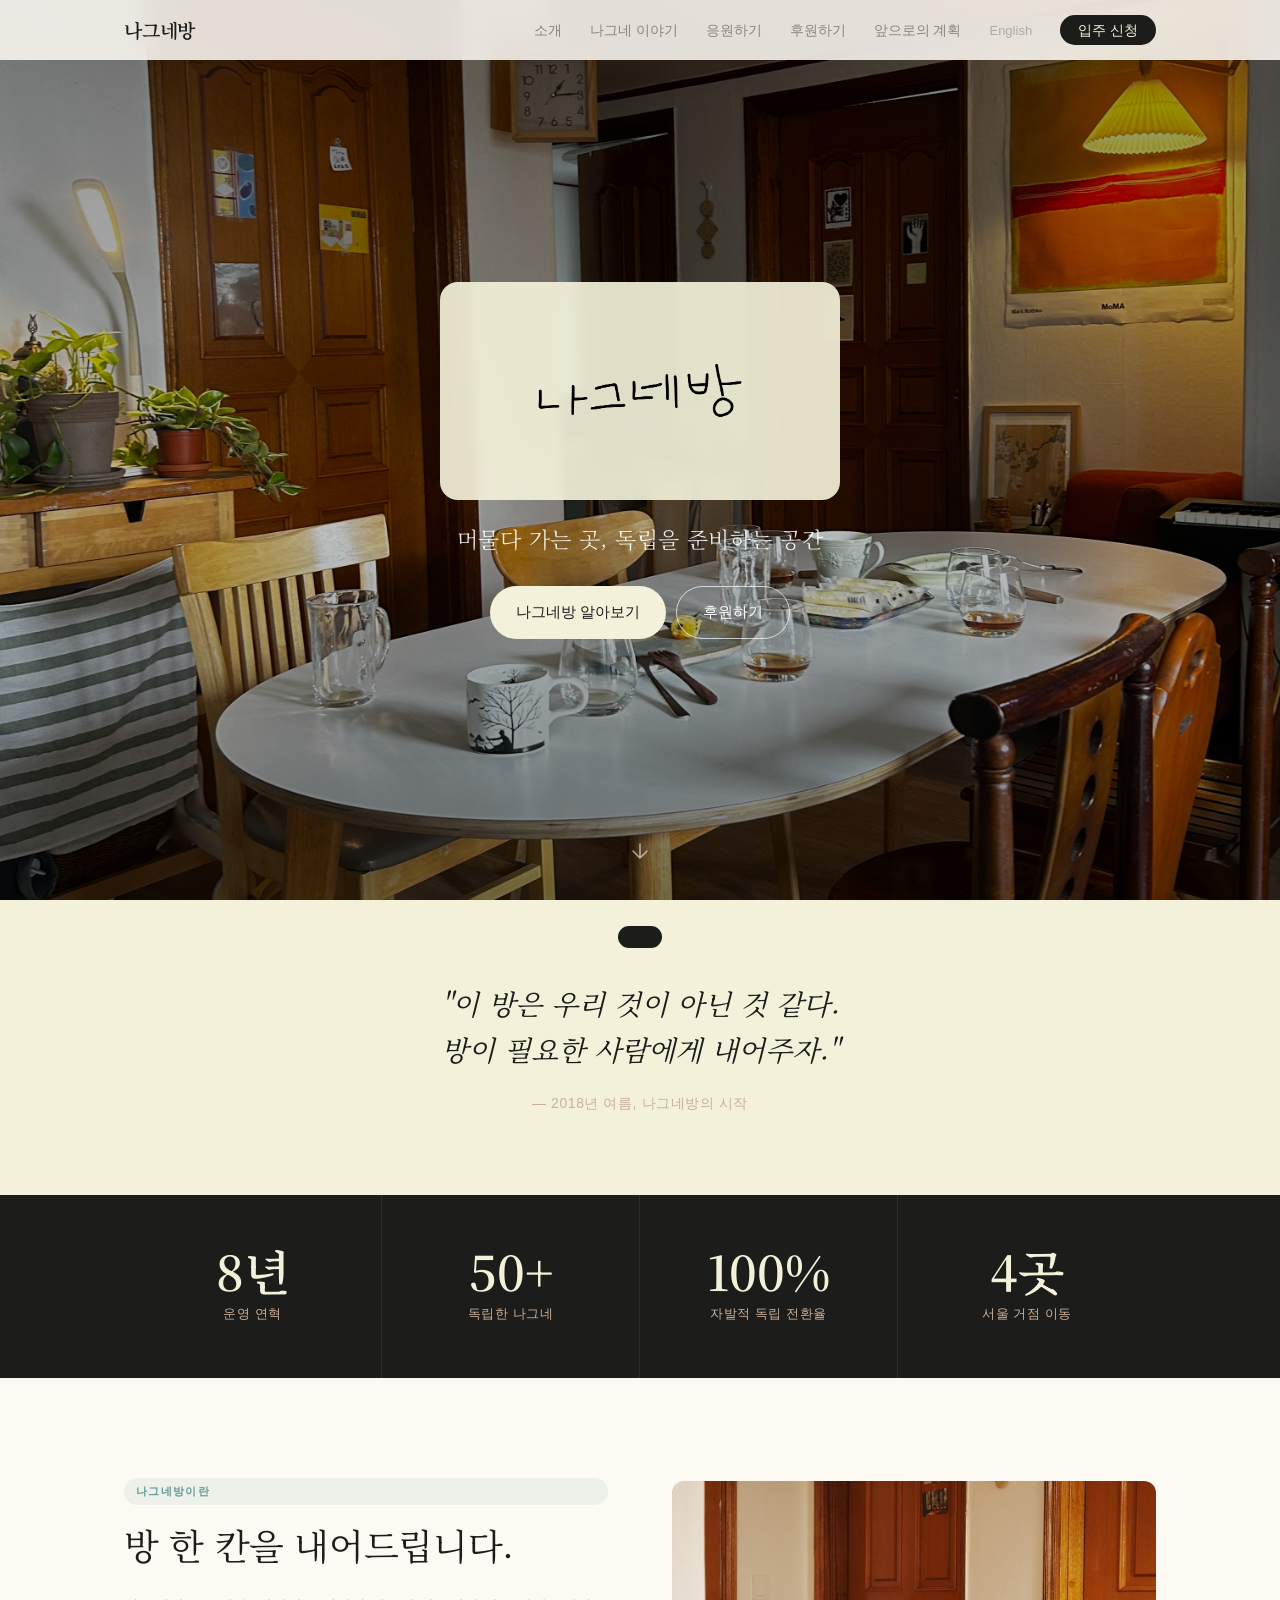
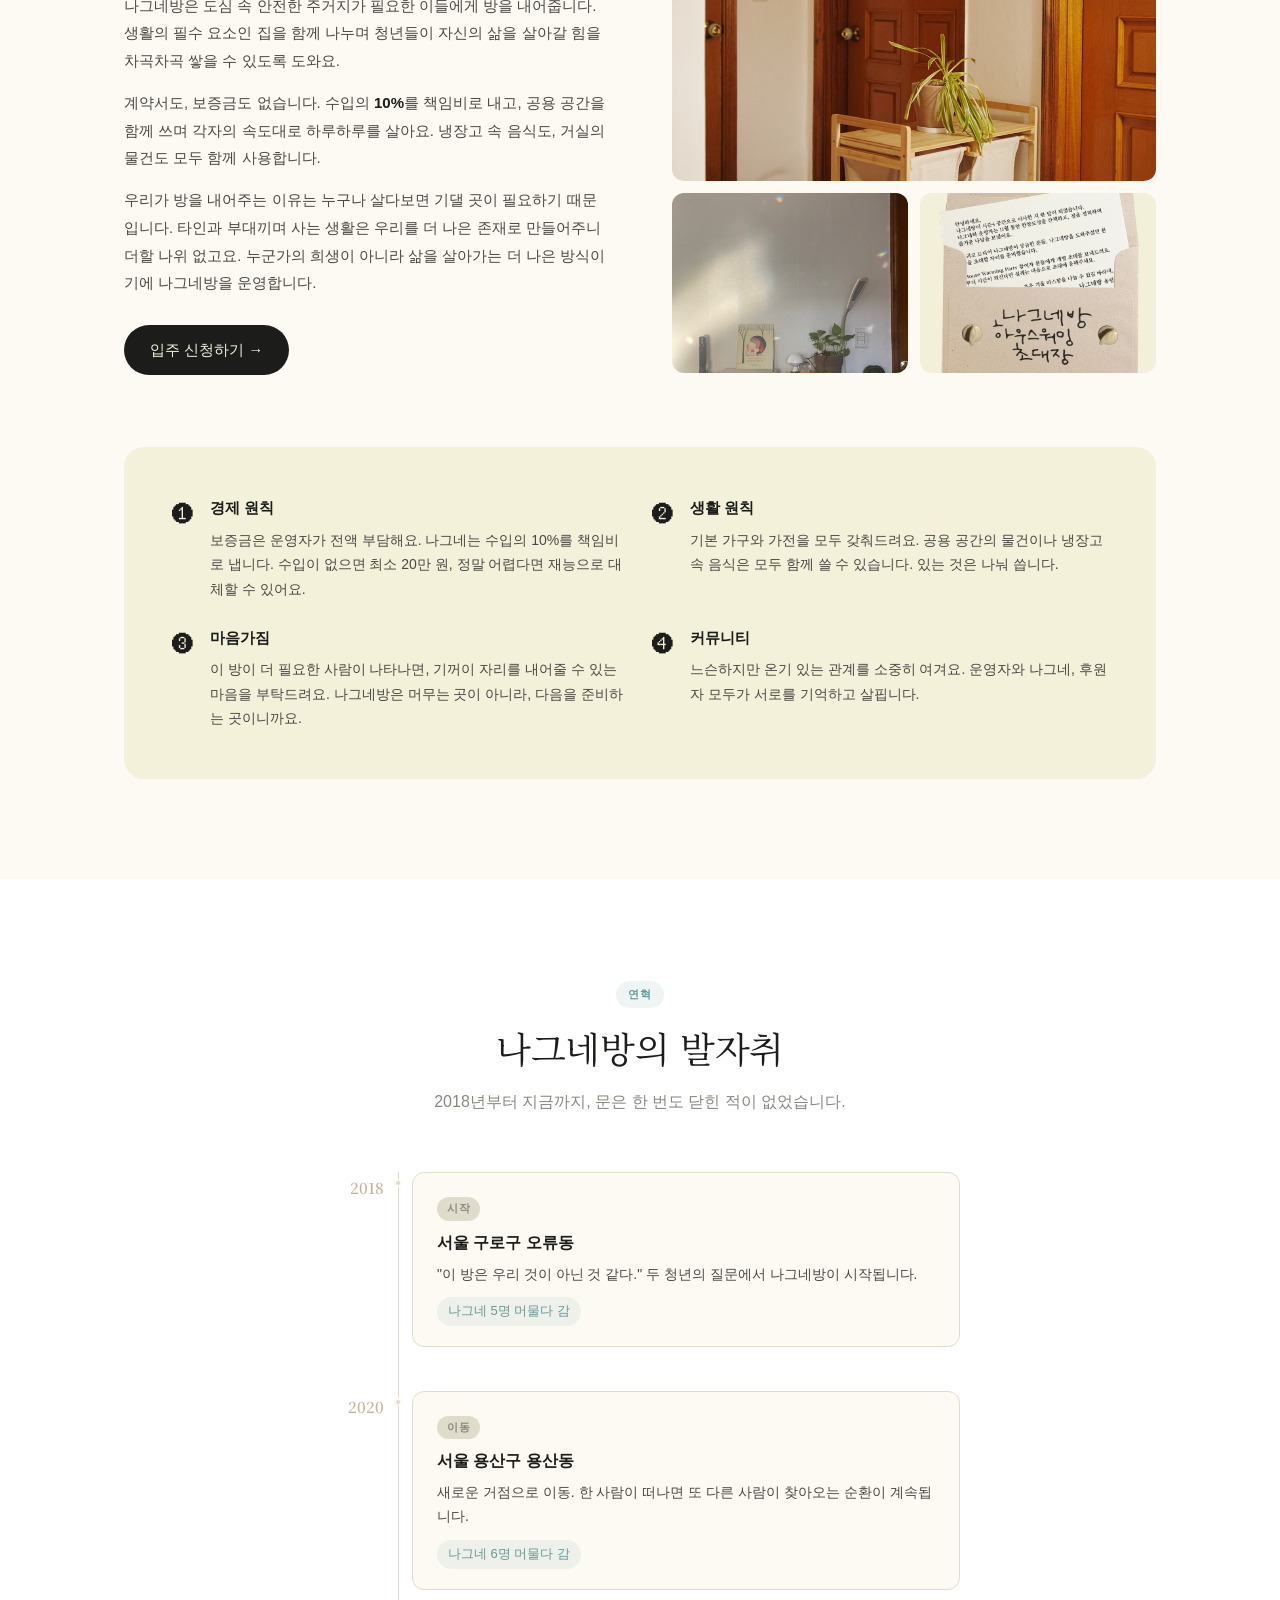
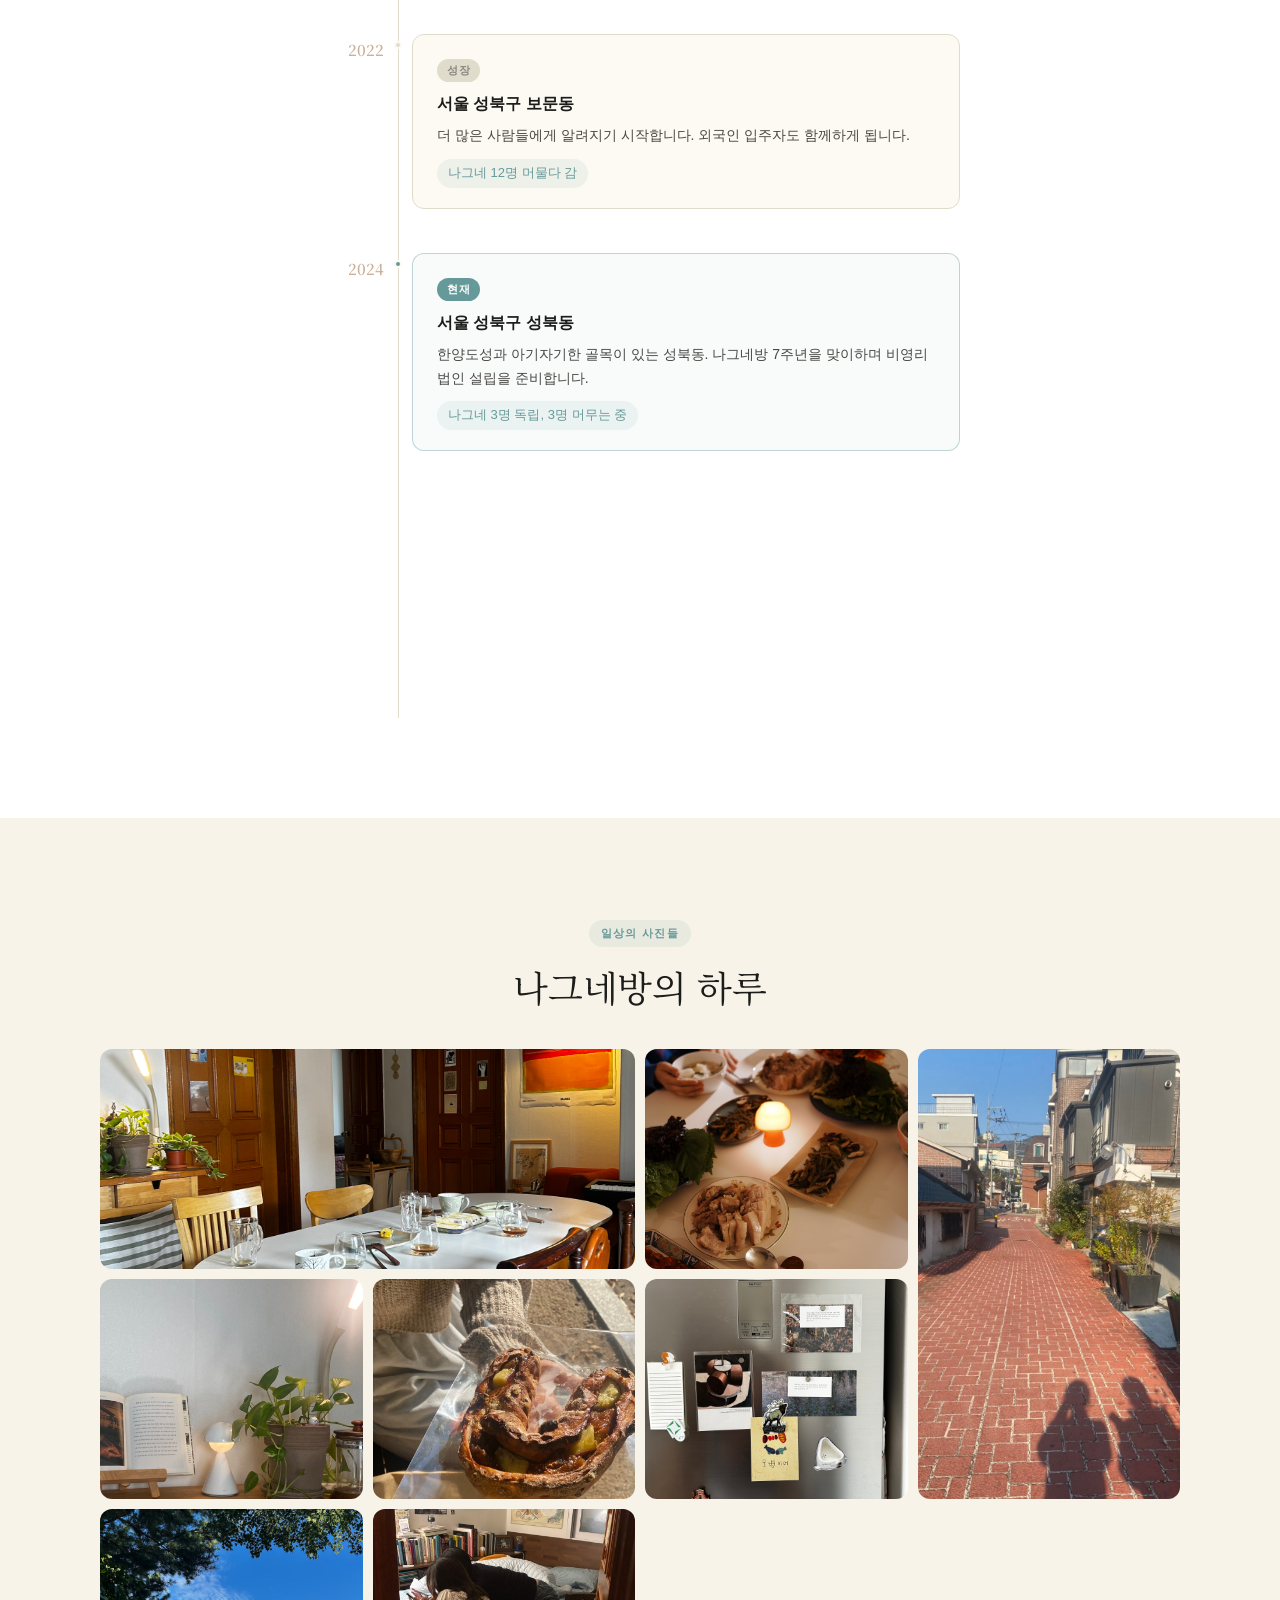
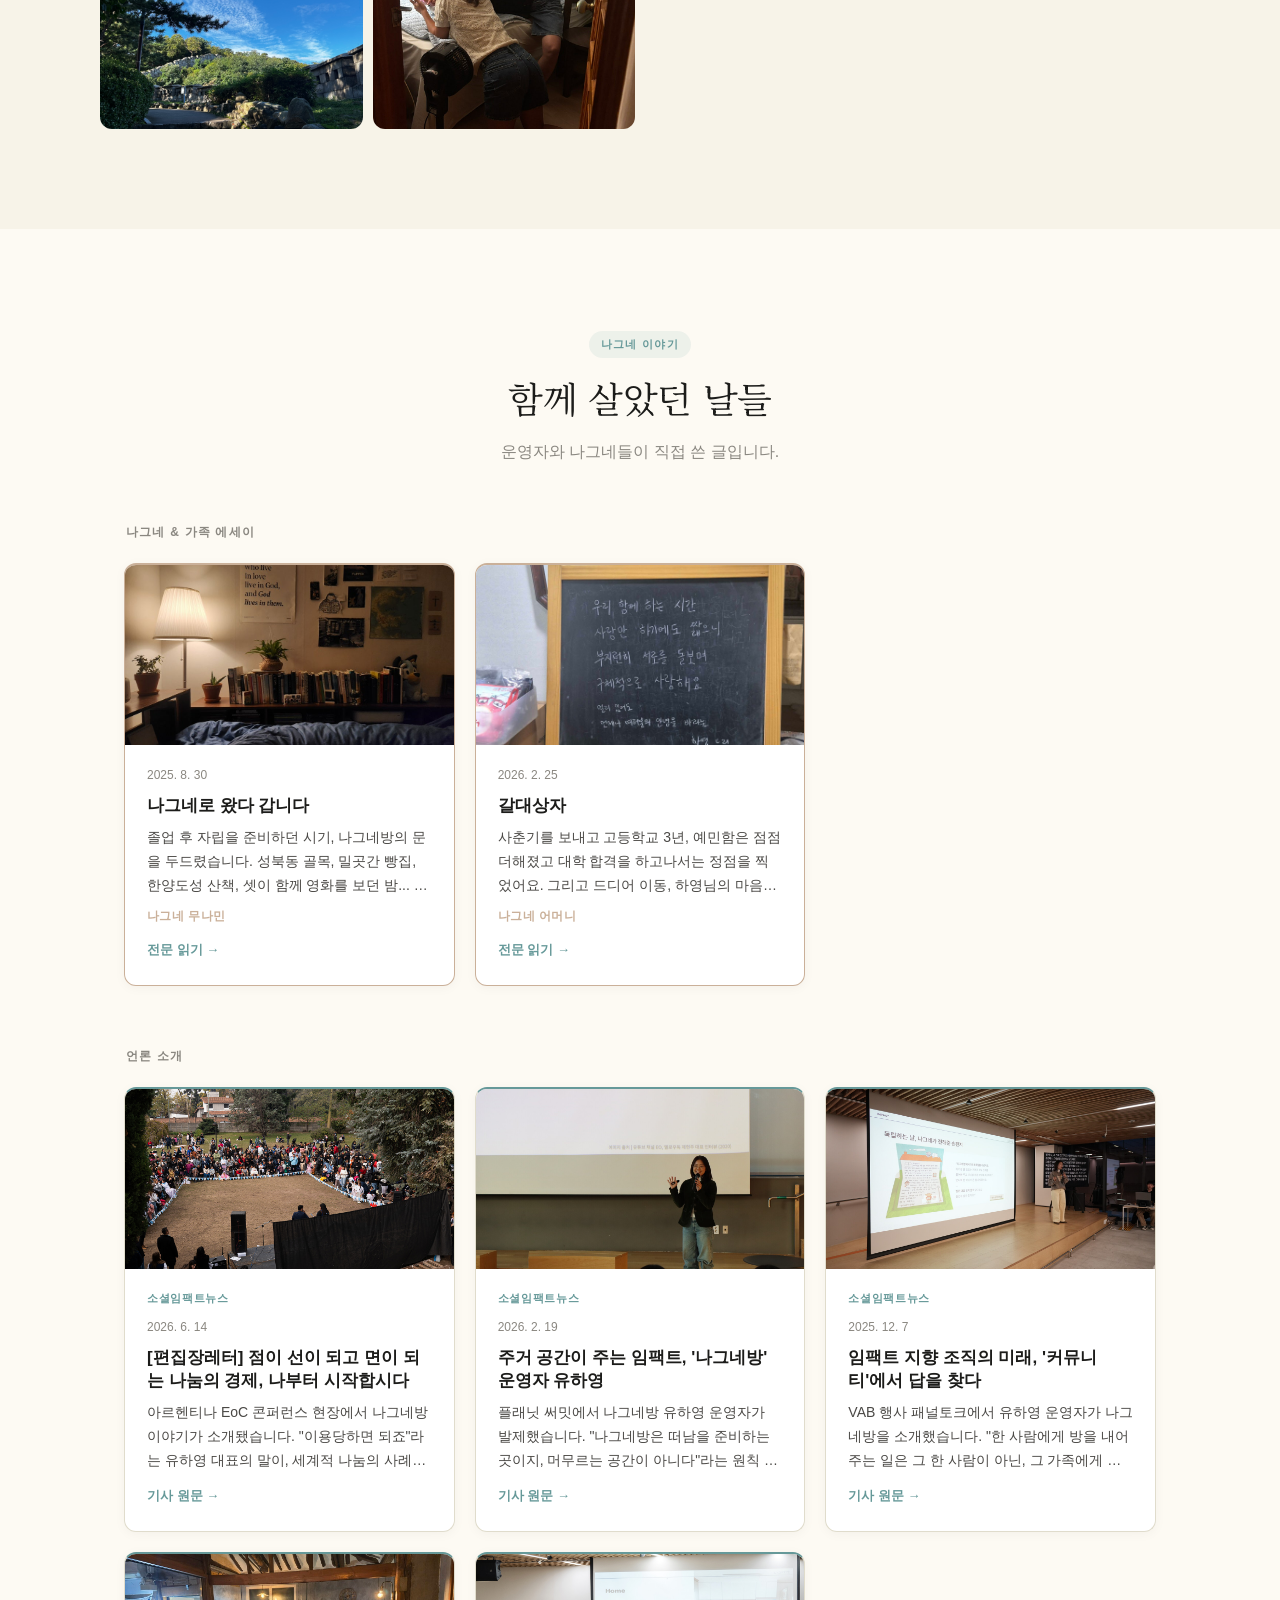
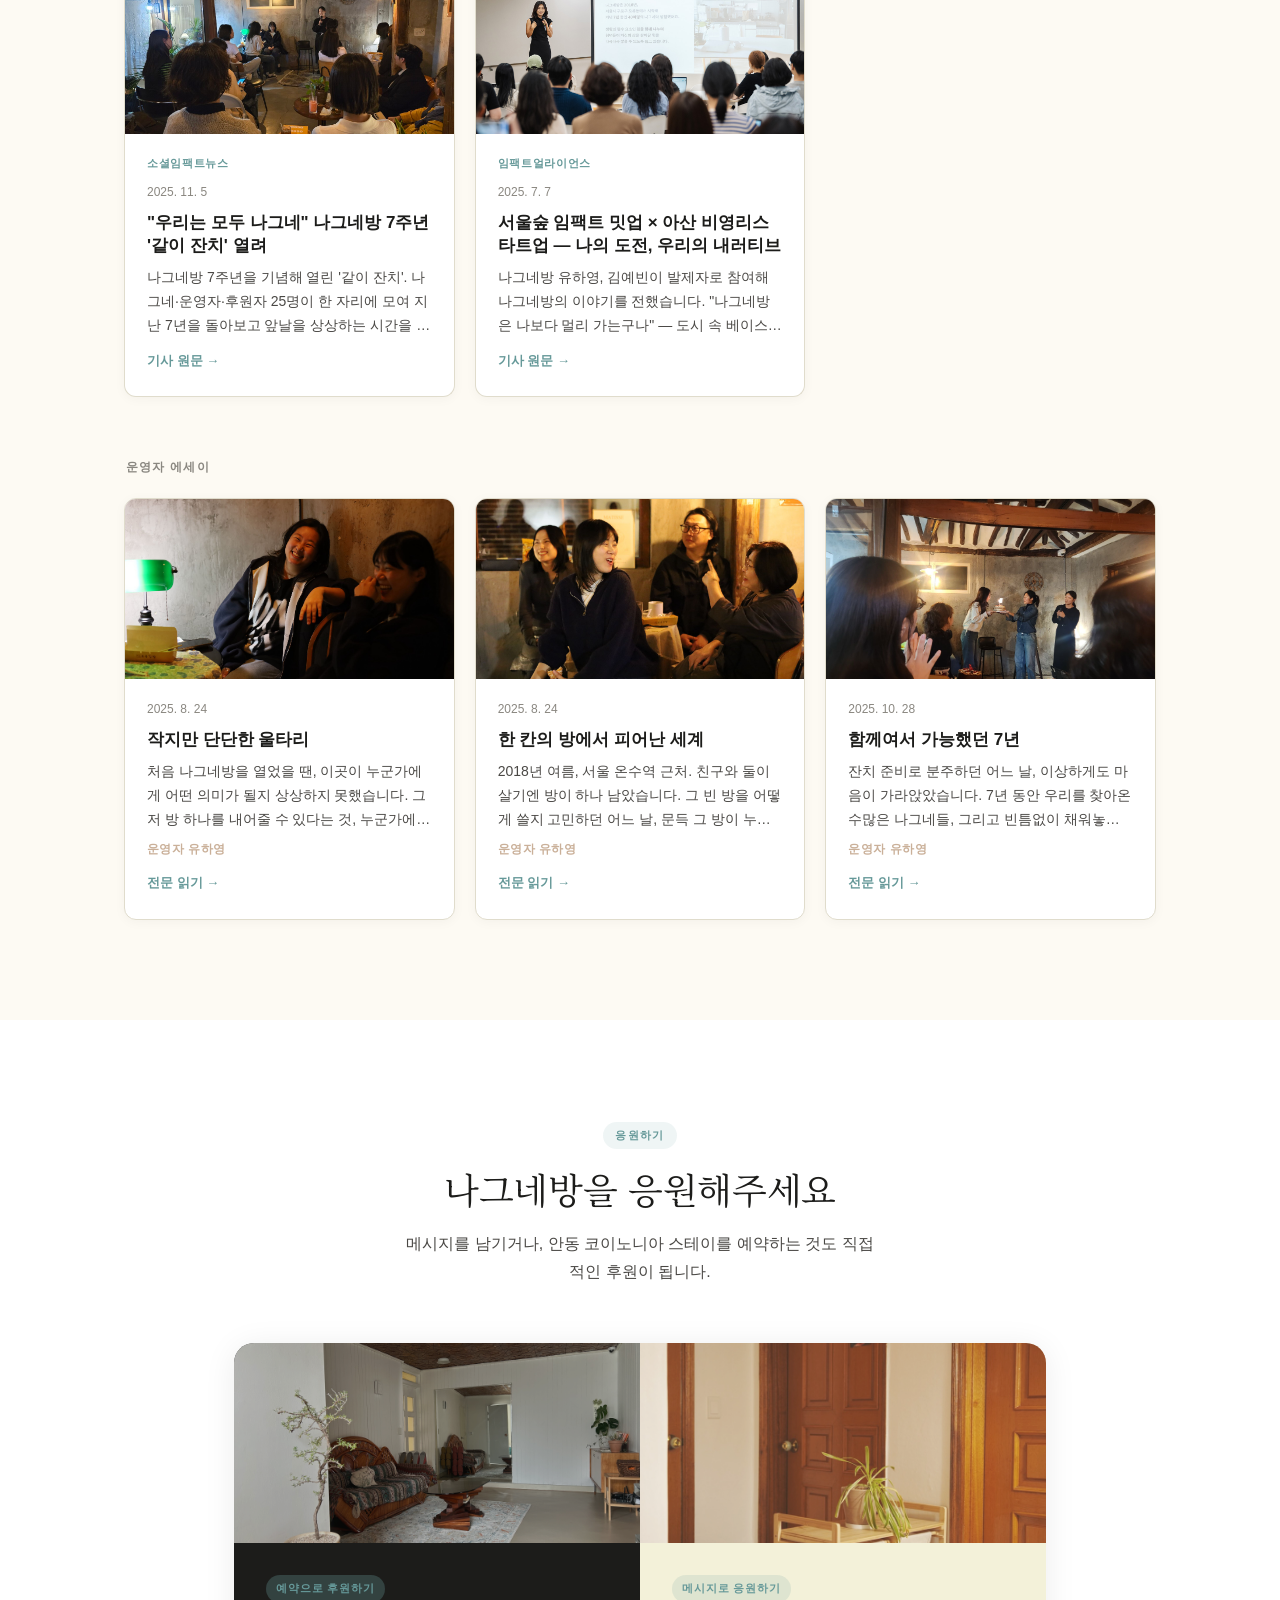
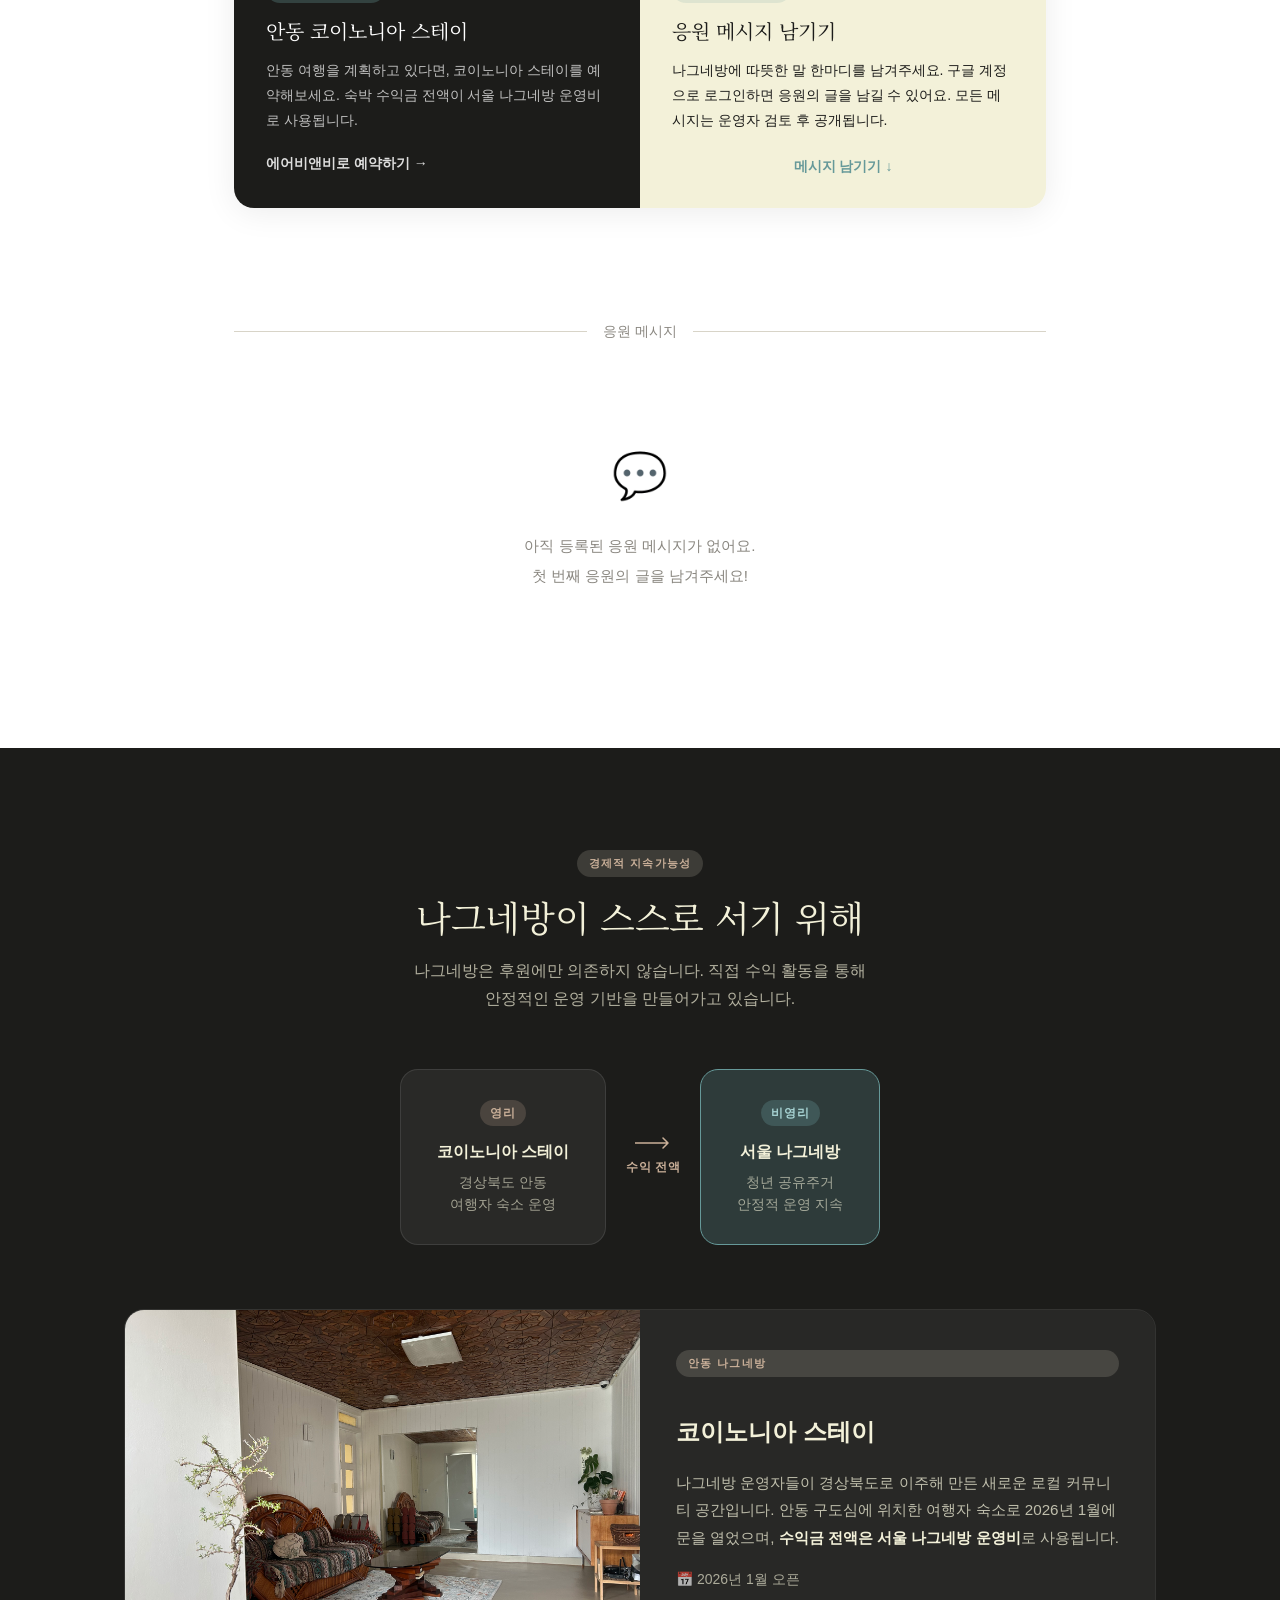
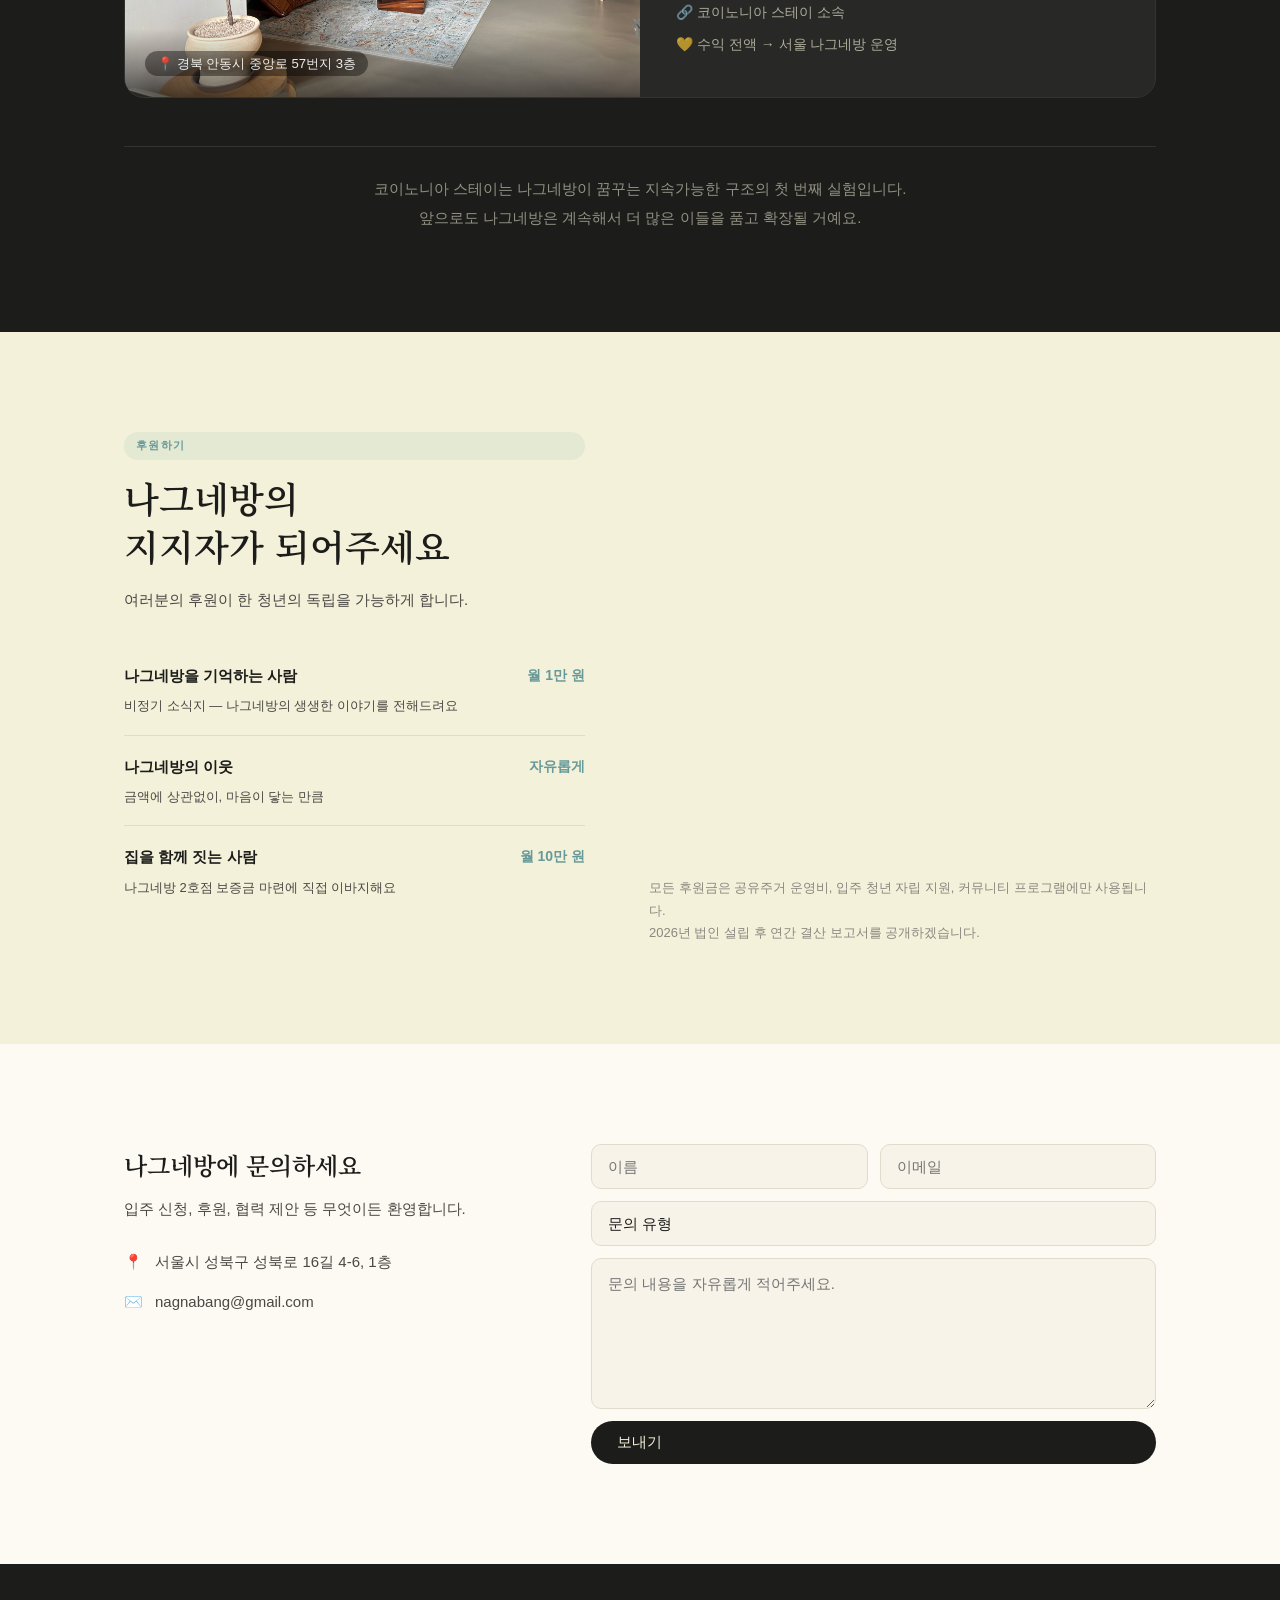
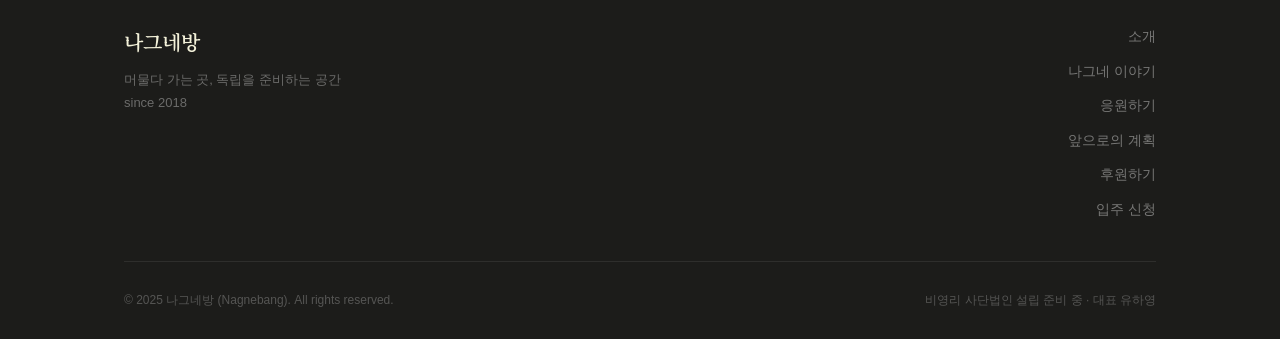
==== index.html @ 42510b81 "운영 연혁 8년, 독립한 나그네 50+으로 업데이트 Co-Authored-By: Claude Sonnet 4.6 <noreply@anthropic.com>" ====
<!DOCTYPE html>
<html lang="ko">
<head>
  <meta charset="UTF-8" />
  <meta name="viewport" content="width=device-width, initial-scale=1.0" />
  <title>나그네방 — 도심 속 안식처</title>
  <meta name="description" content="나그네방은 도심 속 주거 기반이 필요한 청년에게 방을 내어주는 공동체입니다. 2018년부터 40여 명의 나그네가 이곳에서 각자의 독립을 준비했습니다." />
  <link rel="preconnect" href="https://fonts.googleapis.com" />
  <link rel="preconnect" href="https://fonts.gstatic.com" crossorigin />
  <link href="https://fonts.googleapis.com/css2?family=Noto+Serif+KR:wght@300;400;600&display=swap" rel="stylesheet" />
  <link rel="stylesheet" href="https://cdn.jsdelivr.net/gh/orioncactus/pretendard@v1.3.9/dist/web/static/pretendard.min.css" />
  <link rel="stylesheet" href="style.css" />
</head>
<body>

  <!-- NAV -->
  <nav id="nav">
    <div class="nav-inner">
      <a href="#hero" class="nav-logo">나그네방</a>
      <button class="nav-toggle" id="navToggle" aria-label="메뉴">
        <span></span><span></span><span></span>
      </button>
      <ul class="nav-links" id="navLinks">
        <li><a href="#about">소개</a></li>
        <li><a href="#stories">나그네 이야기</a></li>
        <li><a href="#guestbook">응원하기</a></li>
        <li><a href="#donate">후원하기</a></li>
        <li><a href="future.html">앞으로의 계획</a></li>
        <li><a href="en.html" style="opacity:0.6;font-size:13px;">English</a></li>
        <li><a href="apply.html" class="nav-cta">입주 신청</a></li>
      </ul>
    </div>
  </nav>

  <!-- HERO -->
  <section id="hero">
    <div class="hero-bg">
      <img src="images/gathering.jpeg" alt="나그네방 모임" />
      <div class="hero-overlay"></div>
    </div>
    <div class="hero-content">
      <div class="hero-logo-card">
        <img src="images/logo-transparent.png" alt="나그네방" class="hero-logo" />
      </div>
      <p class="hero-tagline">머물다 가는 곳, 독립을 준비하는 공간</p>
      <div class="hero-btns">
        <a href="#about" class="btn btn-ivory">나그네방 알아보기</a>
        <a href="#donate" class="btn btn-outline-white">후원하기</a>
      </div>
    </div>
    <a href="#about" class="hero-scroll" aria-label="아래로">
      <svg width="24" height="24" viewBox="0 0 24 24" fill="none"><path d="M12 5v14M5 12l7 7 7-7" stroke="currentColor" stroke-width="1.5" stroke-linecap="round" stroke-linejoin="round"/></svg>
    </a>
  </section>

  <!-- OPENING QUOTE -->
  <section id="quote">
    <div class="container">
      <blockquote class="opening-quote">
        "이 방은 우리 것이 아닌 것 같다.<br />방이 필요한 사람에게 내어주자."
        <cite>— 2018년 여름, 나그네방의 시작</cite>
      </blockquote>
    </div>
  </section>

  <!-- NUMBERS -->
  <section id="numbers">
    <div class="container">
      <div class="numbers-grid">
        <div class="num-card">
          <span class="num-val">8년</span>
          <span class="num-label">운영 연혁</span>
        </div>
        <div class="num-card">
          <span class="num-val">50+</span>
          <span class="num-label">독립한 나그네</span>
        </div>
        <div class="num-card">
          <span class="num-val">100%</span>
          <span class="num-label">자발적 독립 전환율</span>
        </div>
        <div class="num-card">
          <span class="num-val">4곳</span>
          <span class="num-label">서울 거점 이동</span>
        </div>
      </div>
    </div>
  </section>

  <!-- ABOUT -->
  <section id="about">
    <div class="container">
      <div class="about-layout">

        <div class="about-text">
          <span class="section-tag">나그네방이란</span>
          <h2>방 한 칸을 내어드립니다.</h2>
          <p>나그네방은 도심 속 안전한 주거지가 필요한 이들에게 방을 내어줍니다. 생활의 필수 요소인 집을 함께 나누며 청년들이 자신의 삶을 살아갈 힘을 차곡차곡 쌓을 수 있도록 도와요.</p>
          <p>계약서도, 보증금도 없습니다. 수입의 <strong>10%</strong>를 책임비로 내고, 공용 공간을 함께 쓰며 각자의 속도대로 하루하루를 살아요. 냉장고 속 음식도, 거실의 물건도 모두 함께 사용합니다.</p>
          <p>우리가 방을 내어주는 이유는 누구나 살다보면 기댈 곳이 필요하기 때문입니다. 타인과 부대끼며 사는 생활은 우리를 더 나은 존재로 만들어주니 더할 나위 없고요. 누군가의 희생이 아니라 삶을 살아가는 더 나은 방식이기에 나그네방을 운영합니다.</p>
          <div style="margin-top:28px;">
            <a href="apply.html" class="btn btn-dark" style="display:inline-flex;align-items:center;gap:6px;">입주 신청하기 →</a>
          </div>
        </div>

        <div class="about-images">
          <div class="about-img-main">
            <img src="images/living-space.jpeg" alt="나그네방 거실" />
          </div>
          <div class="about-img-sub">
            <img src="images/bright-room.jpg" alt="햇살 드는 방" />
            <img src="images/invitation.jpeg" alt="나그네방 초대장" />
          </div>
        </div>

      </div>

      <!-- 원칙 -->
      <div class="principles">
        <div class="principle-item">
          <span class="p-icon">❶</span>
          <div>
            <strong>경제 원칙</strong>
            <p>보증금은 운영자가 전액 부담해요. 나그네는 수입의 10%를 책임비로 냅니다. 수입이 없으면 최소 20만 원, 정말 어렵다면 재능으로 대체할 수 있어요.</p>
          </div>
        </div>
        <div class="principle-item">
          <span class="p-icon">❷</span>
          <div>
            <strong>생활 원칙</strong>
            <p>기본 가구와 가전을 모두 갖춰드려요. 공용 공간의 물건이나 냉장고 속 음식은 모두 함께 쓸 수 있습니다. 있는 것은 나눠 씁니다.</p>
          </div>
        </div>
        <div class="principle-item">
          <span class="p-icon">❸</span>
          <div>
            <strong>마음가짐</strong>
            <p>이 방이 더 필요한 사람이 나타나면, 기꺼이 자리를 내어줄 수 있는 마음을 부탁드려요. 나그네방은 머무는 곳이 아니라, 다음을 준비하는 곳이니까요.</p>
          </div>
        </div>
        <div class="principle-item">
          <span class="p-icon">❹</span>
          <div>
            <strong>커뮤니티</strong>
            <p>느슨하지만 온기 있는 관계를 소중히 여겨요. 운영자와 나그네, 후원자 모두가 서로를 기억하고 살핍니다.</p>
          </div>
        </div>
      </div>

    </div>
  </section>

  <!-- HISTORY -->
  <section id="history">
    <div class="container">
      <div class="section-header">
        <span class="section-tag">연혁</span>
        <h2>나그네방의 발자취</h2>
        <p>2018년부터 지금까지, 문은 한 번도 닫힌 적이 없었습니다.</p>
      </div>
      <div class="timeline">
        <div class="tl-item">
          <div class="tl-year">2018</div>
          <div class="tl-dot"></div>
          <div class="tl-body">
            <span class="tl-badge">시작</span>
            <h4>서울 구로구 오류동</h4>
            <p>"이 방은 우리 것이 아닌 것 같다." 두 청년의 질문에서 나그네방이 시작됩니다.</p>
            <span class="tl-count">나그네 5명 머물다 감</span>
          </div>
        </div>
        <div class="tl-item">
          <div class="tl-year">2020</div>
          <div class="tl-dot"></div>
          <div class="tl-body">
            <span class="tl-badge">이동</span>
            <h4>서울 용산구 용산동</h4>
            <p>새로운 거점으로 이동. 한 사람이 떠나면 또 다른 사람이 찾아오는 순환이 계속됩니다.</p>
            <span class="tl-count">나그네 6명 머물다 감</span>
          </div>
        </div>
        <div class="tl-item">
          <div class="tl-year">2022</div>
          <div class="tl-dot"></div>
          <div class="tl-body">
            <span class="tl-badge">성장</span>
            <h4>서울 성북구 보문동</h4>
            <p>더 많은 사람들에게 알려지기 시작합니다. 외국인 입주자도 함께하게 됩니다.</p>
            <span class="tl-count">나그네 12명 머물다 감</span>
          </div>
        </div>
        <div class="tl-item active">
          <div class="tl-year">2024</div>
          <div class="tl-dot"></div>
          <div class="tl-body">
            <span class="tl-badge tl-now">현재</span>
            <h4>서울 성북구 성북동</h4>
            <p>한양도성과 아기자기한 골목이 있는 성북동. 나그네방 7주년을 맞이하며 비영리 법인 설립을 준비합니다.</p>
            <span class="tl-count">나그네 3명 독립, 3명 머무는 중</span>
          </div>
        </div>
        <div class="tl-item">
          <div class="tl-year">2026</div>
          <div class="tl-dot"></div>
          <div class="tl-body">
            <span class="tl-badge">확장</span>
            <h4>경북 안동 — 코이노니아 스테이 오픈</h4>
            <p>서울 나그네방 운영자금 마련을 위해 여행객 대상의 스테이를 오픈했습니다. 안동 구도심에 위치한 코이노니아 스테이의 수익금 전액은 서울 나그네방 운영비로 사용됩니다.</p>
            <span class="tl-count">경북 안동시 중앙로 57번지 3층</span>
          </div>
        </div>
      </div>
    </div>
  </section>

  <!-- GALLERY -->
  <section id="gallery">
    <div class="container">
      <div class="section-header">
        <span class="section-tag">일상의 사진들</span>
        <h2>나그네방의 하루</h2>
      </div>
    </div>
    <div class="gallery-grid" id="galleryGrid">
      <div class="g-item g-wide"><img src="images/gathering.jpeg" alt="나그네방 모임" loading="lazy" /><div class="g-caption">함께하는 시간</div></div>
      <div class="g-item"><img src="images/meal-together2.jpeg" alt="함께 먹는 밥" loading="lazy" /><div class="g-caption">같이 먹는 밥</div></div>

      <div class="g-item g-tall"><img src="images/alley.jpg" alt="성북동 골목" loading="lazy" /><div class="g-caption">성북동 골목</div></div>
      <div class="g-item"><img src="images/corner.jpg" alt="나그네방 공간" loading="lazy" /><div class="g-caption">작은 코너</div></div>
      <div class="g-item"><img src="images/bread.jpg" alt="빵" loading="lazy" /><div class="g-caption">나그네방 빵집</div></div>
      <div class="g-item"><img src="images/fridge.jpeg" alt="공용 냉장고" loading="lazy" /><div class="g-caption">공용 냉장고</div></div>
      <div class="g-item"><img src="images/hanyangdoseong.jpeg" alt="한양도성" loading="lazy" /><div class="g-caption">한양도성 산책</div></div>
      <div class="g-item"><img src="images/farewell.jpeg" alt="작별 인사" loading="lazy" /><div class="g-caption">잘 가, 나그네</div></div>
    </div>
  </section>

  <!-- STORIES -->
  <section id="stories">
    <div class="container">
      <div class="section-header">
        <span class="section-tag">나그네 이야기</span>
        <h2>함께 살았던 날들</h2>
        <p>운영자와 나그네들이 직접 쓴 글입니다.</p>
      </div>

      <!-- 참여자 에세이 -->
      <div class="story-label">나그네 &amp; 가족 에세이</div>
      <div class="essays-grid" id="participantEssays">
        <a class="essay-card participant fade-up visible" href="https://blog.naver.com/moonwithlune/223988940412" target="_blank" rel="noopener noreferrer">
          <div class="essay-thumb"><img src="images/cozy-room.jpg" alt="" loading="lazy" /></div>
          <div class="essay-body">
            <span class="essay-date">2025. 8. 30</span>
            <h3>나그네로 왔다 갑니다</h3>
            <p class="essay-preview">졸업 후 자립을 준비하던 시기, 나그네방의 문을 두드렸습니다. 성북동 골목, 밀곳간 빵집, 한양도성 산책, 셋이 함께 영화를 보던 밤... 잠시 머물렀다 가지만, 참 정이 많이 들었어요.</p>
            <span class="essay-author">나그네 무나민</span>
            <span class="essay-more">전문 읽기 →</span>
          </div>
        </a>
        <article class="essay-card participant fade-up visible" onclick="openStaticEssay('pt1')">
          <div class="essay-thumb"><img src="images/chalkboard.jpg" alt="" loading="lazy" /></div>
          <div class="essay-body">
            <span class="essay-date">2026. 2. 25</span>
            <h3>갈대상자</h3>
            <p class="essay-preview">사춘기를 보내고 고등학교 3년, 예민함은 점점 더해졌고 대학 합격을 하고나서는 정점을 찍었어요. 그리고 드디어 이동, 하영님의 마음이 담긴 글과 함께 나그네방에...</p>
            <span class="essay-author">나그네 어머니</span>
            <span class="essay-more">전문 읽기 →</span>
          </div>
        </article>
      </div>

      <!-- 언론 소개 -->
      <div class="story-label" style="margin-top:60px">언론 소개</div>
      <div class="essays-grid press-grid">
        <a class="essay-card press fade-up visible" href="https://www.socialimpactnews.net/news/articleView.html?idxno=6468" target="_blank" rel="noopener noreferrer">
          <div class="essay-thumb"><img src="images/press-social-impact-4.jpg" alt="" loading="lazy" /></div>
          <div class="essay-body">
            <span class="press-source">소셜임팩트뉴스</span>
            <span class="essay-date">2026. 6. 14</span>
            <h3>[편집장레터] 점이 선이 되고 면이 되는 나눔의 경제, 나부터 시작합시다</h3>
            <p class="essay-preview">아르헨티나 EoC 콘퍼런스 현장에서 나그네방 이야기가 소개됐습니다. "이용당하면 되죠"라는 유하영 대표의 말이, 세계적 나눔의 사례와 나란히 환대의 본질을 담아낸 사례로 기록됐습니다.</p>
            <span class="essay-more">기사 원문 →</span>
          </div>
        </a>
        <a class="essay-card press fade-up visible" href="https://www.socialimpactnews.net/news/articleView.html?idxno=5669" target="_blank" rel="noopener noreferrer">
          <div class="essay-thumb"><img src="images/press-planet-summit.jpg" alt="" loading="lazy" /></div>
          <div class="essay-body">
            <span class="press-source">소셜임팩트뉴스</span>
            <span class="essay-date">2026. 2. 19</span>
            <h3>주거 공간이 주는 임팩트, '나그네방' 운영자 유하영</h3>
            <p class="essay-preview">플래닛 써밋에서 나그네방 유하영 운영자가 발제했습니다. "나그네방은 떠남을 준비하는 곳이지, 머무르는 공간이 아니다"라는 원칙 아래, 방 한 칸이 한 사람의 독립을 가능케 하는 주거 커뮤니티의 이야기를 들려주었습니다.</p>
            <span class="essay-more">기사 원문 →</span>
          </div>
        </a>
        <a class="essay-card press fade-up visible" href="https://www.socialimpactnews.net/news/articleView.html?idxno=5192" target="_blank" rel="noopener noreferrer">
          <div class="essay-thumb"><img src="images/press-bake.jpg" alt="" loading="lazy" /></div>
          <div class="essay-body">
            <span class="press-source">소셜임팩트뉴스</span>
            <span class="essay-date">2025. 12. 7</span>
            <h3>임팩트 지향 조직의 미래, '커뮤니티'에서 답을 찾다</h3>
            <p class="essay-preview">VAB 행사 패널토크에서 유하영 운영자가 나그네방을 소개했습니다. "한 사람에게 방을 내어주는 일은 그 한 사람이 아닌, 그 가족에게 기댈 곳이 되어준다"며 7년간의 주거 공동체 실험을 나눴습니다.</p>
            <span class="essay-more">기사 원문 →</span>
          </div>
        </a>
        <a class="essay-card press fade-up visible" href="https://www.socialimpactnews.net/news/articleView.html?idxno=4890" target="_blank" rel="noopener noreferrer">
          <div class="essay-thumb"><img src="images/press-7th-anniversary.jpg" alt="" loading="lazy" /></div>
          <div class="essay-body">
            <span class="press-source">소셜임팩트뉴스</span>
            <span class="essay-date">2025. 11. 5</span>
            <h3>"우리는 모두 나그네" 나그네방 7주년 '같이 잔치' 열려</h3>
            <p class="essay-preview">나그네방 7주년을 기념해 열린 '같이 잔치'. 나그네·운영자·후원자 25명이 한 자리에 모여 지난 7년을 돌아보고 앞날을 상상하는 시간을 가졌습니다. 안동점 개소와 남성 나그네방 오픈 계획도 공유되었습니다.</p>
            <span class="essay-more">기사 원문 →</span>
          </div>
        </a>
        <a class="essay-card press fade-up visible" href="https://impactalliance.net/358" target="_blank" rel="noopener noreferrer">
          <div class="essay-thumb"><img src="images/press-impact-alliance.jpeg" alt="" loading="lazy" /></div>
          <div class="essay-body">
            <span class="press-source">임팩트얼라이언스</span>
            <span class="essay-date">2025. 7. 7</span>
            <h3>서울숲 임팩트 밋업 × 아산 비영리스타트업 — 나의 도전, 우리의 내러티브</h3>
            <p class="essay-preview">나그네방 유하영, 김예빈이 발제자로 참여해 나그네방의 이야기를 전했습니다. "나그네방은 나보다 멀리 가는구나" — 도시 속 베이스캠프가 되기를 꿈꾸며, 나그네방 100개를 만들겠다는 포부를 밝혔습니다.</p>
            <span class="essay-more">기사 원문 →</span>
          </div>
        </a>
      </div>

      <!-- 운영자 에세이 -->
      <div class="story-label" style="margin-top:60px">운영자 에세이</div>
      <div class="essays-grid" id="operatorEssays">
        <article class="essay-card fade-up visible" onclick="openStaticEssay('op1')">
          <div class="essay-thumb"><img src="images/laughing-together.jpg" alt="" loading="lazy" /></div>
          <div class="essay-body">
            <span class="essay-date">2025. 8. 24</span>
            <h3>작지만 단단한 울타리</h3>
            <p class="essay-preview">처음 나그네방을 열었을 땐, 이곳이 누군가에게 어떤 의미가 될지 상상하지 못했습니다. 그저 방 하나를 내어줄 수 있다는 것, 누군가에게 잠시 기댈 공간이 된다는 것만으로도...</p>
            <span class="essay-author">운영자 유하영</span>
            <span class="essay-more">전문 읽기 →</span>
          </div>
        </article>
        <article class="essay-card fade-up visible" onclick="openStaticEssay('op2')">
          <div class="essay-thumb"><img src="images/cafe-talk.jpg" alt="" loading="lazy" /></div>
          <div class="essay-body">
            <span class="essay-date">2025. 8. 24</span>
            <h3>한 칸의 방에서 피어난 세계</h3>
            <p class="essay-preview">2018년 여름, 서울 온수역 근처. 친구와 둘이 살기엔 방이 하나 남았습니다. 그 빈 방을 어떻게 쓸지 고민하던 어느 날, 문득 그 방이 누군가를 위해...</p>
            <span class="essay-author">운영자 유하영</span>
            <span class="essay-more">전문 읽기 →</span>
          </div>
        </article>
        <article class="essay-card fade-up visible" onclick="openStaticEssay('op3')">
          <div class="essay-thumb"><img src="images/anniversary-cake.jpg" alt="" loading="lazy" /></div>
          <div class="essay-body">
            <span class="essay-date">2025. 10. 28</span>
            <h3>함께여서 가능했던 7년</h3>
            <p class="essay-preview">잔치 준비로 분주하던 어느 날, 이상하게도 마음이 가라앉았습니다. 7년 동안 우리를 찾아온 수많은 나그네들, 그리고 빈틈없이 채워놓았던 수고로운 손길과 마음이...</p>
            <span class="essay-author">운영자 유하영</span>
            <span class="essay-more">전문 읽기 →</span>
          </div>
        </article>
      </div>
    </div>
  </section>

  <!-- GUESTBOOK -->
  <section id="guestbook">
    <div class="container">
      <div class="section-header">
        <span class="section-tag">응원하기</span>
        <h2>나그네방을 응원해주세요</h2>
        <p class="section-sub">메시지를 남기거나, 안동 코이노니아 스테이를 예약하는 것도 직접적인 후원이 됩니다.</p>
      </div>

      <!-- 응원 방법 -->
      <div class="support-ways">
        <a href="https://airbnb.co.kr/h/koinonia3" target="_blank" rel="noopener noreferrer" class="support-card support-stay">
          <div class="support-card-img">
            <img src="images/andong-living.jpeg" alt="안동 코이노니아 스테이" />
          </div>
          <div class="support-card-body">
            <span class="support-badge">예약으로 후원하기</span>
            <h4>안동 코이노니아 스테이</h4>
            <p>안동 여행을 계획하고 있다면, 코이노니아 스테이를 예약해보세요. 숙박 수익금 전액이 서울 나그네방 운영비로 사용됩니다.</p>
            <span class="support-link-btn">에어비앤비로 예약하기 →</span>
          </div>
        </a>
        <div class="support-card support-message">
          <div class="support-card-img">
            <img src="images/living-space.jpeg" alt="나그네방 공간" />
          </div>
          <div class="support-card-body">
            <span class="support-badge">메시지로 응원하기</span>
            <h4>응원 메시지 남기기</h4>
            <p>나그네방에 따뜻한 말 한마디를 남겨주세요. 구글 계정으로 로그인하면 응원의 글을 남길 수 있어요. 모든 메시지는 운영자 검토 후 공개됩니다.</p>
            <button onclick="window.openMessageForm ? window.openMessageForm() : null" class="support-link-btn">메시지 남기기 ↓</button>
          </div>
        </div>
      </div>

      <div id="gb-form-area" class="gb-auth-wrap">
        <!-- 로그인 상태 -->
        <div id="gbUserArea" class="gb-user-area" style="display:none">
          <img id="gbUserPhoto" class="gb-user-photo" src="" alt="" />
          <span id="gbUserName" class="gb-user-name"></span>
          <button class="gb-logout-btn" id="gbLogoutBtn">로그아웃</button>
        </div>
      </div>

      <!-- 내 메시지 검토 중 안내 -->
      <div id="gbPending" class="gb-pending-note" style="display:none">
        💛 내가 남긴 메시지가 운영자 검토 중입니다. 검토 후 곧 공개됩니다.
      </div>

      <!-- 작성 폼 -->
      <form id="gbForm" class="gb-form" style="display:none">
        <textarea id="gbText" class="gb-textarea" placeholder="나그네방에 따뜻한 응원의 말을 남겨주세요. (300자 이내)" maxlength="300" rows="4"></textarea>
        <div class="gb-form-footer">
          <span id="gbCharCount" class="gb-char-count">0 / 300</span>
          <button type="submit" class="btn btn-dark">남기기</button>
        </div>
      </form>

      <!-- 메시지 목록 -->
      <div class="gb-divider" style="margin-top:48px;">응원 메시지</div>
      <div id="gbMessages" class="gb-messages-list">
        <p class="gb-empty"><span class="gb-empty-icon">💬</span>아직 등록된 응원 메시지가 없어요.<br />첫 번째 응원의 글을 남겨주세요!</p>
      </div>
    </div>
  </section>

  <!-- KOINONIA -->
  <section id="koinonia">
    <div class="container">
      <div class="section-header">
        <span class="section-tag">경제적 지속가능성</span>
        <h2>나그네방이 스스로 서기 위해</h2>
        <p>나그네방은 후원에만 의존하지 않습니다. 직접 수익 활동을 통해<br />안정적인 운영 기반을 만들어가고 있습니다.</p>
      </div>

      <!-- 수익 구조 플로우 -->
      <div class="kn-flow">
        <div class="kn-flow-item">
          <div class="kn-flow-badge">영리</div>
          <h4>코이노니아 스테이</h4>
          <p>경상북도 안동<br />여행자 숙소 운영</p>
        </div>
        <div class="kn-flow-arrow">
          <svg width="36" height="16" viewBox="0 0 36 16" fill="none"><path d="M0 8h32M28 3l5 5-5 5" stroke="currentColor" stroke-width="1.5" stroke-linecap="round" stroke-linejoin="round"/></svg>
          <span>수익 전액</span>
        </div>
        <div class="kn-flow-item kn-flow-highlight">
          <div class="kn-flow-badge kn-badge-teal">비영리</div>
          <h4>서울 나그네방</h4>
          <p>청년 공유주거<br />안정적 운영 지속</p>
        </div>
      </div>

      <!-- 안동 나그네방 카드 -->
      <div class="kn-card">
        <div class="kn-card-img">
          <img src="images/andong-living.jpeg" alt="안동 코이노니아 스테이" />
          <div class="kn-card-img-overlay">
            <span class="kn-location-badge">📍 경북 안동시 중앙로 57번지 3층</span>
          </div>
        </div>
        <div class="kn-card-body">
          <span class="section-tag">안동 나그네방</span>
          <h3>코이노니아 스테이</h3>
          <p>나그네방 운영자들이 경상북도로 이주해 만든 새로운 로컬 커뮤니티 공간입니다. 안동 구도심에 위치한 여행자 숙소로 2026년 1월에 문을 열었으며, <strong>수익금 전액은 서울 나그네방 운영비</strong>로 사용됩니다.</p>
          <ul class="kn-details">
            <li>📅 2026년 1월 오픈</li>
            <li>🔗 코이노니아 스테이 소속</li>
            <li>💛 수익 전액 → 서울 나그네방 운영</li>
          </ul>
        </div>
      </div>

      <!-- 미래 비전 -->
      <div class="kn-vision-note">
        <p>코이노니아 스테이는 나그네방이 꿈꾸는 지속가능한 구조의 첫 번째 실험입니다.<br />앞으로도 나그네방은 계속해서 더 많은 이들을 품고 확장될 거예요.</p>
      </div>
    </div>
  </section>

  <!-- DONATE -->
  <section id="donate">
    <div class="container">
      <div class="donate-wrap">
        <div class="donate-left">
          <span class="section-tag">후원하기</span>
          <h2>나그네방의<br />지지자가 되어주세요</h2>
          <p>여러분의 후원이 한 청년의 독립을 가능하게 합니다.</p>
          <div class="tier-rows">
            <div class="tier-row">
              <span class="tr-name">나그네방을 기억하는 사람</span>
              <span class="tr-amt">월 1만 원</span>
              <span class="tr-desc">비정기 소식지 — 나그네방의 생생한 이야기를 전해드려요</span>
            </div>
            <div class="tier-row">
              <span class="tr-name">나그네방의 이웃</span>
              <span class="tr-amt">자유롭게</span>
              <span class="tr-desc">금액에 상관없이, 마음이 닿는 만큼</span>
            </div>
            <div class="tier-row">
              <span class="tr-name">집을 함께 짓는 사람</span>
              <span class="tr-amt">월 10만 원</span>
              <span class="tr-desc">나그네방 2호점 보증금 마련에 직접 이바지해요</span>
            </div>
          </div>
        </div>
        <div class="donate-right">
          <div class="donate-card-box">
            <h3>정기 후원</h3>
            <p>매달 정기적으로 후원하여 나그네방의 안정적인 운영을 돕습니다. 비영리 법인 설립 후 공식 기부금 영수증을 발급해 드립니다.</p>
            <button class="btn btn-dark" onclick="openDonateModal('regular')">정기 후원 신청</button>
          </div>
          <div class="donate-card-box">
            <h3>일시 후원</h3>
            <p>일회성 후원으로 나그네방을 응원합니다. 금액에 상관없이 모든 후원은 청년들의 자립을 위해 사용됩니다.</p>
            <button class="btn btn-outline-dark" onclick="openDonateModal('once')">일시 후원하기</button>
          </div>
          <p class="donate-fine">
            모든 후원금은 공유주거 운영비, 입주 청년 자립 지원, 커뮤니티 프로그램에만 사용됩니다.<br />
            2026년 법인 설립 후 연간 결산 보고서를 공개하겠습니다.
          </p>
        </div>
      </div>
    </div>
  </section>

  <!-- CONTACT -->
  <section id="contact">
    <div class="container">
      <div class="contact-wrap">
        <div class="contact-left">
          <h3>나그네방에 문의하세요</h3>
          <p>입주 신청, 후원, 협력 제안 등 무엇이든 환영합니다.</p>
          <div class="contact-info-list">
            <div class="ci-row"><span>📍</span><span>서울시 성북구 성북로 16길 4-6, 1층</span></div>
            <div class="ci-row"><span>✉️</span><span>nagnabang@gmail.com</span></div>
          </div>
        </div>
        <form class="contact-form" id="contactForm">
          <div class="form-row2">
            <input type="text" name="contactName" placeholder="이름" required />
            <input type="email" name="contactEmail" placeholder="이메일" required />
          </div>
          <select id="contactType">
            <option value="">문의 유형</option>
            <option value="apply">입주 신청</option>
            <option value="donate">후원 문의</option>
            <option value="partner">협력 제안</option>
            <option value="other">기타</option>
          </select>
          <textarea id="contactMessage" placeholder="문의 내용을 자유롭게 적어주세요." rows="5"></textarea>
          <button type="submit" class="btn btn-dark">보내기</button>
        </form>
      </div>
    </div>
  </section>

  <!-- FOOTER -->
  <footer id="footer">
    <div class="container">
      <div class="footer-inner">
        <div class="footer-brand">
          <span class="footer-logo">나그네방</span>
          <p>머물다 가는 곳, 독립을 준비하는 공간<br />since 2018</p>
        </div>
        <nav class="footer-nav">
          <a href="#about">소개</a>
          <a href="#stories">나그네 이야기</a>
          <a href="#guestbook">응원하기</a>
          <a href="future.html">앞으로의 계획</a>
          <a href="#donate">후원하기</a>
          <a href="apply.html">입주 신청</a>
        </nav>
      </div>
      <div class="footer-bottom">
        <p>© 2025 나그네방 (Nagnebang). All rights reserved.</p>
        <p>비영리 사단법인 설립 준비 중 · 대표 유하영</p>
      </div>
    </div>
  </footer>

  <!-- ESSAY MODAL -->
  <div id="essayModal" class="modal-overlay" onclick="closeEssay(event)">
    <div class="modal-box essay-modal">
      <button class="modal-close" onclick="closeEssay()">✕</button>
      <div id="essayContent"></div>
    </div>
  </div>

  <!-- DONATE MODAL -->
  <div id="donateModal" class="modal-overlay" onclick="closeDonateModal(event)">
    <div class="modal-box">
      <button class="modal-close" onclick="closeDonateModal()">✕</button>
      <div id="modalRegular">
        <h3>정기 후원 신청</h3>
        <p class="modal-sub">아래 계좌로 자동이체를 설정하시거나 매달 정기적으로 송금해 주세요.</p>
        <div class="bank-box">
          <div class="bank-row"><span>은행</span><strong>KEB 하나은행</strong></div>
          <div class="bank-row"><span>계좌번호</span><strong>553-910002-61705</strong></div>
          <div class="bank-row"><span>예금주</span><strong>히어아이엠</strong></div>
          <div class="bank-row"><span>이체 메모</span><strong>이름_정기후원</strong></div>
        </div>
        <p class="modal-note">히어아이엠은 나그네방을 운영하는 비영리 임의단체입니다.</p>
        <button class="btn btn-dark w-full" onclick="copyAccount()">계좌번호 복사</button>
        <div class="donor-form" id="donorFormRegular">
          <p class="donor-form-label">후원 후 아래에 정보를 남겨주시면 감사히 기록할게요.</p>
          <input type="text" id="donorNameRegular" placeholder="이름" />
          <input type="email" id="donorEmailRegular" placeholder="이메일" />
          <input type="text" id="donorAmountRegular" placeholder="월 후원 금액 (예: 30,000원)" />
          <button class="btn btn-outline-dark w-full" onclick="submitDonor('regular')">기록 남기기</button>
        </div>
      </div>
      <div id="modalOnce" style="display:none">
        <h3>일시 후원하기</h3>
        <p class="modal-sub">편하신 금액을 아래 계좌로 보내주세요.</p>
        <div class="bank-box">
          <div class="bank-row"><span>은행</span><strong>KEB 하나은행</strong></div>
          <div class="bank-row"><span>계좌번호</span><strong>553-910002-61705</strong></div>
          <div class="bank-row"><span>예금주</span><strong>히어아이엠</strong></div>
          <div class="bank-row"><span>이체 메모</span><strong>이름_일시후원</strong></div>
        </div>
        <p class="modal-note">히어아이엠은 나그네방을 운영하는 비영리 임의단체입니다.</p>
        <button class="btn btn-dark w-full" onclick="copyAccount()">계좌번호 복사</button>
        <div class="donor-form" id="donorFormOnce">
          <p class="donor-form-label">후원 후 아래에 정보를 남겨주시면 감사히 기록할게요.</p>
          <input type="text" id="donorNameOnce" placeholder="이름" />
          <input type="email" id="donorEmailOnce" placeholder="이메일" />
          <input type="text" id="donorAmountOnce" placeholder="후원 금액 (예: 50,000원)" />
          <button class="btn btn-outline-dark w-full" onclick="submitDonor('once')">기록 남기기</button>
        </div>
      </div>
    </div>
  </div>

  <div id="toast" class="toast"></div>

  <!-- LIGHTBOX -->
  <div id="lightbox" class="lightbox-overlay">
    <button class="lb-close" id="lbClose" aria-label="닫기">✕</button>
    <button class="lb-prev" id="lbPrev" aria-label="이전">&#8249;</button>
    <button class="lb-next" id="lbNext" aria-label="다음">&#8250;</button>
    <div class="lb-content">
      <img id="lbImg" src="" alt="" />
      <p id="lbCaption" class="lb-caption"></p>
    </div>
  </div>

  <script src="script.js"></script>
  <!-- Firebase SDK -->
  <script src="https://www.gstatic.com/firebasejs/10.12.0/firebase-app-compat.js"></script>
  <script src="https://www.gstatic.com/firebasejs/10.12.0/firebase-auth-compat.js"></script>
  <script src="https://www.gstatic.com/firebasejs/10.12.0/firebase-firestore-compat.js"></script>
  <script src="firebase-config.js"></script>
  <script src="guestbook.js"></script>
</body>
</html>
---- style.css ----
/* ─── DESIGN TOKENS (from 나그네방 디자인보드) ─── */
:root {
  --cream:      #F3F1D9;   /* 따뜻한 */
  --tan:        #CAB099;   /* 자라나는 */
  --teal:       #669999;   /* 품어주는 */
  --sage:       #93A084;   /* 풋풋한 */

  --ink:        #1C1C1A;
  --ink-mid:    #4A4845;
  --ink-light:  #8A8780;
  --border:     #E0DCCC;
  --bg:         #FDFAF3;
  --bg-warm:    #F7F3E8;

  --font-sans:  'Pretendard', 'Noto Sans KR', sans-serif;
  --font-serif: 'Noto Serif KR', serif;

  --nav-h: 60px;
  --max:   1080px;
  --r:     12px;
}

*, *::before, *::after { box-sizing: border-box; margin: 0; padding: 0; }
html { scroll-behavior: smooth; }
body {
  font-family: var(--font-sans);
  background: var(--bg);
  color: var(--ink);
  line-height: 1.75;
  font-size: 16px;
  -webkit-font-smoothing: antialiased;
}
img { display: block; max-width: 100%; }
a { text-decoration: none; color: inherit; }
ul { list-style: none; }
.container { max-width: var(--max); margin: 0 auto; padding: 0 24px; }

/* ─── SECTION HEADER ─── */
.section-header { text-align: center; margin-bottom: 56px; }
.section-header h2 {
  font-family: var(--font-serif);
  font-size: clamp(24px, 3.5vw, 36px);
  font-weight: 400;
  line-height: 1.45;
  margin-bottom: 14px;
  letter-spacing: -0.01em;
}
.section-header p { font-size: 16px; color: var(--ink-light); max-width: 480px; margin: 0 auto; }

.section-tag {
  display: inline-block;
  font-size: 11px;
  font-weight: 600;
  letter-spacing: 0.12em;
  text-transform: uppercase;
  color: var(--teal);
  background: rgba(102,153,153,0.1);
  padding: 4px 12px;
  border-radius: 100px;
  margin-bottom: 14px;
}

/* ─── BUTTONS ─── */
.btn {
  display: inline-flex; align-items: center; gap: 8px;
  padding: 12px 26px; border-radius: 100px;
  font-family: var(--font-sans); font-size: 15px; font-weight: 500;
  border: none; cursor: pointer; transition: all .2s;
}
.btn-ivory   { background: var(--cream); color: var(--ink); }
.btn-ivory:hover { background: #fff; }
.btn-outline-white { background: transparent; color: #fff; border: 1.5px solid rgba(255,255,255,0.7); }
.btn-outline-white:hover { background: rgba(255,255,255,0.15); }
.btn-dark    { background: var(--ink); color: var(--cream); }
.btn-dark:hover { background: var(--ink-mid); transform: translateY(-2px); }
.btn-outline-dark { background: transparent; color: var(--ink); border: 1.5px solid var(--ink); }
.btn-outline-dark:hover { background: var(--ink); color: var(--cream); }
.w-full { width: 100%; justify-content: center; }

/* ─── NAV ─── */
#nav {
  position: fixed; top: 0; left: 0; right: 0; z-index: 100;
  height: var(--nav-h);
  background: rgba(253,250,243,0.88);
  backdrop-filter: blur(14px);
  border-bottom: 1px solid transparent;
  transition: border-color .3s;
}
#nav.scrolled { border-color: var(--border); }
.nav-inner {
  max-width: var(--max); margin: 0 auto; padding: 0 24px;
  height: 100%; display: flex; align-items: center; justify-content: space-between;
}
.nav-logo {
  font-family: var(--font-serif); font-size: 19px; font-weight: 600;
  color: var(--ink); letter-spacing: -0.01em;
}
.nav-links { display: flex; align-items: center; gap: 28px; }
.nav-links a { font-size: 14px; color: var(--ink-light); transition: color .2s; }
.nav-links a:hover { color: var(--ink); }
.nav-links .nav-cta {
  background: var(--ink); color: var(--cream);
  padding: 7px 18px; border-radius: 100px; font-weight: 500;
}
.nav-links .nav-cta:hover { background: var(--teal); color: #fff; }
.nav-toggle { display: none; flex-direction: column; gap: 5px; background: none; border: none; cursor: pointer; padding: 4px; }
.nav-toggle span { display: block; width: 22px; height: 2px; background: var(--ink); border-radius: 2px; transition: all .3s; }

/* ─── HERO ─── */
#hero {
  position: relative; min-height: 100vh;
  display: flex; align-items: center; justify-content: center;
  overflow: hidden;
}
.hero-bg {
  position: absolute; inset: 0; z-index: 0;
}
.hero-bg img {
  width: 100%; height: 100%; object-fit: cover; object-position: center;
}
.hero-overlay {
  position: absolute; inset: 0;
  background: linear-gradient(to bottom, rgba(0,0,0,.45) 0%, rgba(0,0,0,.25) 60%, rgba(0,0,0,.55) 100%);
}
.hero-content {
  position: relative; z-index: 1;
  display: flex; flex-direction: column; align-items: center; gap: 20px;
  text-align: center; padding: calc(var(--nav-h) + 40px) 24px 80px;
}
.hero-logo-card {
  background: rgba(243, 241, 217, 0.92);
  border-radius: 18px;
  padding: 28px 40px;
  display: inline-block;
  backdrop-filter: blur(4px);
}
.hero-logo {
  width: min(320px, 62vw);
  display: block;
}
.hero-tagline {
  font-family: var(--font-serif);
  font-size: clamp(17px, 3vw, 22px);
  color: rgba(255,255,255,0.92);
  font-weight: 300;
  letter-spacing: 0.02em;
}
.hero-btns { display: flex; gap: 10px; flex-wrap: wrap; justify-content: center; margin-top: 8px; }
.hero-scroll {
  position: absolute; bottom: 28px; left: 50%; transform: translateX(-50%);
  color: rgba(255,255,255,0.6); z-index: 1;
  animation: bob 2.2s ease-in-out infinite;
}
@keyframes bob { 0%,100% { transform: translateX(-50%) translateY(0); } 50% { transform: translateX(-50%) translateY(8px); } }

/* ─── OPENING QUOTE ─── */
#quote { padding: 80px 0; background: var(--cream); }
.opening-quote {
  font-family: var(--font-serif);
  font-size: clamp(20px, 3.5vw, 28px);
  font-weight: 400;
  line-height: 1.65;
  text-align: center;
  color: var(--ink);
  max-width: 660px;
  margin: 0 auto;
  font-style: italic;
}
.opening-quote cite {
  display: block;
  font-style: normal;
  font-size: 14px;
  color: var(--tan);
  margin-top: 20px;
  font-family: var(--font-sans);
  font-weight: 500;
  letter-spacing: 0.04em;
}

/* ─── NUMBERS ─── */
#numbers { background: var(--ink); padding: 0; }
.numbers-grid { display: grid; grid-template-columns: repeat(4, 1fr); }
.num-card {
  padding: 52px 24px; text-align: center;
  border-right: 1px solid rgba(255,255,255,0.08);
  display: flex; flex-direction: column; gap: 8px;
}
.num-card:last-child { border-right: none; }
.num-val {
  font-family: var(--font-serif);
  font-size: clamp(32px, 4vw, 48px);
  font-weight: 600; color: var(--cream); line-height: 1;
}
.num-label { font-size: 13px; color: var(--tan); letter-spacing: 0.04em; }

/* ─── ABOUT ─── */
#about { padding: 100px 0; background: var(--bg); }
.about-layout {
  display: grid; grid-template-columns: 1fr 1fr; gap: 64px;
  align-items: center; margin-bottom: 72px;
}
.about-text .section-tag { display: block; }
.about-text h2 {
  font-family: var(--font-serif);
  font-size: clamp(26px, 3.5vw, 36px);
  font-weight: 400; line-height: 1.45;
  margin: 12px 0 20px;
  letter-spacing: -0.01em;
}
.about-text p { font-size: 15px; color: var(--ink-mid); line-height: 1.85; margin-bottom: 14px; }
.about-text p strong { color: var(--ink); font-weight: 700; }
.about-text p em { color: var(--teal); font-style: italic; }
.about-tags { display: flex; flex-wrap: wrap; gap: 8px; margin-top: 24px; }
.about-tags span {
  font-size: 13px; font-weight: 600; color: var(--teal);
  background: rgba(102,153,153,0.1);
  padding: 5px 13px; border-radius: 100px;
}
.about-images { display: flex; flex-direction: column; gap: 12px; }
.about-img-main { border-radius: var(--r); overflow: hidden; height: 300px; }
.about-img-main img { width: 100%; height: 100%; object-fit: cover; }
.about-img-sub { display: grid; grid-template-columns: 1fr 1fr; gap: 12px; }
.about-img-sub img { width: 100%; height: 180px; object-fit: cover; border-radius: var(--r); }

.principles {
  display: grid; grid-template-columns: repeat(2, 1fr); gap: 24px;
  background: var(--cream); border-radius: 20px; padding: 48px;
}
.principle-item { display: flex; gap: 16px; align-items: flex-start; }
.p-icon { font-size: 22px; flex-shrink: 0; margin-top: 1px; }
.principle-item strong { display: block; font-size: 15px; font-weight: 700; margin-bottom: 6px; }
.principle-item p { font-size: 14px; color: var(--ink-mid); line-height: 1.75; }

/* ─── GALLERY ─── */
#gallery { padding: 100px 0; background: var(--bg-warm); }
.gallery-grid {
  display: grid;
  grid-template-columns: repeat(4, 1fr);
  grid-auto-rows: 220px;
  gap: 10px;
  margin-top: -20px;
  padding: 0 max(24px, calc((100vw - var(--max)) / 2));
}
.g-item { position: relative; border-radius: var(--r); overflow: hidden; cursor: pointer; }
.g-item img { width: 100%; height: 100%; object-fit: cover; transition: transform .5s ease; }
.g-item:hover img { transform: scale(1.04); }
.g-item.g-tall { grid-row: span 2; }
.g-item.g-wide { grid-column: span 2; }
.g-caption {
  position: absolute; bottom: 0; left: 0; right: 0;
  padding: 20px 14px 12px;
  background: linear-gradient(transparent, rgba(0,0,0,.55));
  color: rgba(255,255,255,0.9);
  font-size: 13px; font-weight: 500;
  opacity: 0; transition: opacity .3s;
}
.g-item:hover .g-caption { opacity: 1; }

/* ─── HISTORY ─── */
#history { padding: 100px 0; background: #fff; }
.timeline { max-width: 640px; margin: 0 auto; position: relative; }
.timeline::before {
  content: ''; position: absolute; left: 78px; top: 0; bottom: 0;
  width: 1px; background: var(--border);
}
.tl-item { display: flex; gap: 0; margin-bottom: 44px; position: relative; align-items: flex-start; }
.tl-item:last-child { margin-bottom: 0; }
.tl-year {
  width: 64px; flex-shrink: 0; text-align: right; padding-right: 0;
  font-size: 15px; font-weight: 600; color: var(--tan); padding-top: 3px;
  font-family: var(--font-serif);
}
.tl-dot {
  width: 28px; flex-shrink: 0;
  display: flex; align-items: flex-start; justify-content: center; padding-top: 7px;
}
.tl-dot::after {
  content: ''; width: 8px; height: 8px; border-radius: 50%;
  background: var(--border); border: 2px solid var(--bg); flex-shrink: 0;
}
.tl-item.active .tl-dot::after { background: var(--teal); }
.tl-item.future .tl-dot::after { background: var(--tan); }
.tl-body {
  flex: 1; background: var(--bg); border: 1px solid var(--border);
  border-radius: var(--r); padding: 20px 24px;
}
.tl-item.active .tl-body { border-color: rgba(102,153,153,0.4); background: rgba(102,153,153,0.04); }
.tl-item.future .tl-body { border-style: dashed; border-color: var(--tan); background: rgba(202,176,153,0.05); }
.tl-badge {
  display: inline-block; font-size: 11px; font-weight: 600; padding: 2px 10px;
  border-radius: 100px; background: var(--border); color: var(--ink-light);
  margin-bottom: 8px; letter-spacing: 0.06em;
}
.tl-badge.tl-now { background: var(--teal); color: #fff; }
.tl-badge.tl-soon { background: var(--tan); color: #fff; }
.tl-body h4 { font-size: 16px; font-weight: 700; margin-bottom: 6px; }
.tl-body p { font-size: 14px; color: var(--ink-mid); line-height: 1.7; margin-bottom: 10px; }
.tl-count {
  display: inline-block; font-size: 13px; font-weight: 500; color: var(--teal);
  background: rgba(102,153,153,0.1); padding: 3px 11px; border-radius: 100px;
}

/* ─── STORIES ─── */
#stories { padding: 100px 0; background: var(--bg); }
.story-label {
  font-size: 12px; font-weight: 700; letter-spacing: 0.1em;
  text-transform: uppercase; color: var(--ink-light);
  margin-bottom: 20px; padding-left: 2px;
}
.essays-grid { display: grid; grid-template-columns: repeat(3, 1fr); gap: 20px; }
.essay-card {
  background: #fff; border-radius: var(--r); overflow: hidden;
  border: 1px solid var(--border); cursor: pointer;
  transition: transform .25s, box-shadow .25s;
  display: flex; flex-direction: column;
  box-shadow: 0 2px 12px rgba(0,0,0,0.04);
}
.essay-card:hover { transform: translateY(-4px); box-shadow: 0 12px 40px rgba(0,0,0,0.1); }
.essay-card.participant { background: #fff; border-color: var(--tan); border-top: 2px solid var(--tan); }
.essay-thumb { height: 180px; overflow: hidden; }
.essay-thumb img { width: 100%; height: 100%; object-fit: cover; transition: transform .5s; }
.essay-card:hover .essay-thumb img { transform: scale(1.06); }
.essay-body { padding: 20px 22px 24px; display: flex; flex-direction: column; gap: 8px; flex: 1; }
.essay-date { font-size: 12px; color: var(--ink-light); font-weight: 500; }
.essay-body h3 { font-size: 17px; font-weight: 700; line-height: 1.4; color: var(--ink); }
.essay-preview { font-size: 14px; color: var(--ink-mid); line-height: 1.7; flex: 1; display: -webkit-box; -webkit-line-clamp: 3; -webkit-box-orient: vertical; overflow: hidden; }
.essay-author { font-size: 12px; font-weight: 600; color: var(--tan); letter-spacing: 0.04em; }
.essay-more { font-size: 13px; font-weight: 600; color: var(--teal); margin-top: 4px; }
.essay-card.press { border-top: 2px solid var(--teal); cursor: pointer; text-decoration: none; color: inherit; display: flex; flex-direction: column; }
a.essay-card.press:hover { box-shadow: 0 4px 20px rgba(0,0,0,0.10); transform: translateY(-2px); transition: box-shadow 0.2s, transform 0.2s; }
.press-source { font-size: 11px; font-weight: 700; color: var(--teal); letter-spacing: 0.06em; text-transform: uppercase; }

/* Essay modal */
.essay-modal { max-width: 640px; max-height: 85vh; overflow-y: auto; }
#essayContent .em-date { font-size: 12px; color: var(--ink-light); font-weight: 500; margin-bottom: 8px; }
#essayContent h2 { font-family: var(--font-serif); font-size: 26px; font-weight: 600; margin-bottom: 24px; line-height: 1.35; }
#essayContent .em-body p { font-size: 15px; color: var(--ink-mid); line-height: 1.9; margin-bottom: 16px; white-space: pre-line; }
#essayContent .em-author { font-size: 13px; font-weight: 600; color: var(--tan); margin-top: 24px; padding-top: 20px; border-top: 1px solid var(--border); }

/* ─── FUTURE ─── */
#future { padding: 100px 0; background: var(--bg); }
.future-layout { display: grid; grid-template-columns: 1fr 1.5fr; gap: 56px; align-items: start; margin-bottom: 56px; }
.future-img { border-radius: 20px; overflow: hidden; height: 420px; }
.future-img img { width: 100%; height: 100%; object-fit: cover; }
.roadmap-row {
  display: flex; gap: 24px; padding: 28px 0;
  border-bottom: 1px solid var(--border);
}
.roadmap-row:first-child { padding-top: 0; }
.roadmap-row.future-row { border-bottom: none; padding-bottom: 0; opacity: 0.65; }
.rm-year {
  font-family: var(--font-serif); font-size: 26px; font-weight: 600;
  color: var(--tan); width: 72px; flex-shrink: 0; padding-top: 2px;
}
.rm-detail h4 { font-size: 16px; font-weight: 700; margin-bottom: 10px; }
.rm-detail ul { display: flex; flex-direction: column; gap: 6px; }
.rm-detail li { font-size: 14px; color: var(--ink-mid); padding-left: 16px; position: relative; line-height: 1.6; }
.rm-detail li::before { content: '→'; position: absolute; left: 0; color: var(--sage); font-size: 12px; }

.vision-strip {
  display: flex; gap: 0; background: var(--ink);
  border-radius: 20px; overflow: hidden;
}
.vs-item { flex: 1; padding: 44px 40px; }
.vs-label {
  display: block; font-size: 11px; font-weight: 700;
  letter-spacing: 0.12em; text-transform: uppercase;
  color: var(--tan); margin-bottom: 12px;
}
.vs-item p { font-family: var(--font-serif); font-size: 17px; color: var(--cream); line-height: 1.7; }
.vs-divider { width: 1px; background: rgba(255,255,255,0.1); flex-shrink: 0; }

/* ─── DONATE ─── */
#donate { padding: 100px 0; background: var(--cream); }
.donate-wrap { display: grid; grid-template-columns: 1fr 1.1fr; gap: 64px; align-items: start; }
.donate-left .section-tag { display: block; }
.donate-left h2 {
  font-family: var(--font-serif); font-size: clamp(26px, 3.5vw, 36px);
  font-weight: 600; line-height: 1.35; margin: 12px 0 16px;
}
.donate-left > p { font-size: 15px; color: var(--ink-mid); margin-bottom: 32px; }
.impact-rows { display: flex; flex-direction: column; gap: 0; }
.impact-row {
  display: flex; justify-content: space-between; align-items: center;
  padding: 16px 0; border-bottom: 1px solid var(--border);
}
.impact-row:last-child { border-bottom: none; }
.ir-amt { font-size: 17px; font-weight: 700; color: var(--teal); }
.ir-desc { font-size: 14px; color: var(--ink-mid); }
.tier-rows { display: flex; flex-direction: column; gap: 0; }
.tier-row {
  display: grid; grid-template-columns: 1fr auto;
  padding: 18px 0; border-bottom: 1px solid var(--border);
  gap: 6px 16px;
}
.tier-row:last-child { border-bottom: none; }
.tr-name { font-size: 15px; font-weight: 700; color: var(--ink); }
.tr-amt { font-size: 14px; font-weight: 600; color: var(--teal); text-align: right; white-space: nowrap; }
.tr-desc { font-size: 13px; color: var(--ink-mid); line-height: 1.65; grid-column: 1 / -1; }
.donate-right { display: flex; flex-direction: column; gap: 16px; }
.donate-card-box {
  background: var(--bg); border-radius: var(--r); padding: 28px 28px 24px;
  border: 1px solid var(--border);
}
.donate-card-box h3 { font-size: 18px; font-weight: 700; margin-bottom: 10px; }
.donate-card-box p { font-size: 14px; color: var(--ink-mid); line-height: 1.75; margin-bottom: 18px; }
.donate-fine { font-size: 13px; color: var(--ink-light); line-height: 1.7; }

/* ─── CONTACT ─── */
#contact { padding: 100px 0; background: var(--bg); }
.contact-wrap { display: grid; grid-template-columns: 1fr 1.4fr; gap: 64px; align-items: start; }
.contact-left h3 { font-family: var(--font-serif); font-size: 24px; font-weight: 600; margin-bottom: 10px; }
.contact-left > p { font-size: 15px; color: var(--ink-mid); margin-bottom: 28px; line-height: 1.7; }
.contact-info-list { display: flex; flex-direction: column; gap: 14px; }
.ci-row { display: flex; gap: 12px; font-size: 15px; color: var(--ink-mid); }
.contact-form { display: flex; flex-direction: column; gap: 12px; }
.form-row2 { display: grid; grid-template-columns: 1fr 1fr; gap: 12px; }
.contact-form input,
.contact-form select,
.contact-form textarea {
  width: 100%; padding: 13px 16px;
  background: var(--bg-warm); border: 1px solid var(--border); border-radius: 10px;
  font-family: var(--font-sans); font-size: 15px; color: var(--ink);
  outline: none; transition: border-color .2s; -webkit-appearance: none;
}
.contact-form input:focus,
.contact-form select:focus,
.contact-form textarea:focus { border-color: var(--teal); }
.contact-form textarea { resize: vertical; line-height: 1.65; }

/* ─── FOOTER ─── */
#footer { background: var(--ink); padding: 60px 0 28px; }
.footer-inner {
  display: flex; justify-content: space-between; align-items: flex-start;
  padding-bottom: 40px; margin-bottom: 28px;
  border-bottom: 1px solid rgba(255,255,255,0.08);
}
.footer-logo { display: block; font-family: var(--font-serif); font-size: 20px; font-weight: 600; color: var(--cream); margin-bottom: 10px; }
.footer-brand p { font-size: 13px; color: rgba(255,255,255,0.35); line-height: 1.7; }
.footer-nav { display: flex; flex-direction: column; gap: 10px; align-items: flex-end; }
.footer-nav a { font-size: 14px; color: rgba(255,255,255,0.4); transition: color .2s; }
.footer-nav a:hover { color: var(--cream); }
.footer-bottom { display: flex; justify-content: space-between; flex-wrap: wrap; gap: 6px; }
.footer-bottom p { font-size: 12px; color: rgba(255,255,255,0.25); }

/* ─── MODALS ─── */
.modal-overlay {
  display: none; position: fixed; inset: 0; z-index: 200;
  background: rgba(28,28,26,0.65); backdrop-filter: blur(6px);
  align-items: center; justify-content: center; padding: 24px;
}
.modal-overlay.open { display: flex; }
.modal-box {
  background: var(--bg); border-radius: 20px; padding: 44px;
  max-width: 460px; width: 100%; position: relative;
  animation: mIn .3s ease;
}
@keyframes mIn { from { opacity:0; transform: translateY(18px) scale(.97); } to { opacity:1; transform: none; } }
.modal-close {
  position: absolute; top: 14px; right: 18px;
  background: none; border: none; font-size: 18px; cursor: pointer;
  color: var(--ink-light); line-height: 1; padding: 4px 8px;
}
.modal-close:hover { color: var(--ink); }
.modal-box h3 { font-family: var(--font-serif); font-size: 22px; font-weight: 600; margin-bottom: 8px; }
.modal-sub { font-size: 14px; color: var(--ink-mid); margin-bottom: 20px; line-height: 1.7; }
.bank-box {
  background: var(--bg-warm); border: 1px solid var(--border);
  border-radius: 10px; padding: 16px; margin-bottom: 16px;
}
.bank-row { display: flex; justify-content: space-between; align-items: center; padding: 8px 0; border-bottom: 1px solid var(--border); font-size: 14px; }
.bank-row:last-child { border-bottom: none; }
.bank-row span { color: var(--ink-light); }
.bank-row strong { color: var(--ink); }
.modal-note { font-size: 13px; color: var(--ink-light); line-height: 1.75; margin-bottom: 20px; }
.modal-note strong { color: var(--ink); }
.donor-form { margin-top: 20px; padding-top: 20px; border-top: 1px solid var(--border); display: flex; flex-direction: column; gap: 10px; }
.donor-form-label { font-size: 13px; color: var(--ink-light); margin-bottom: 4px; }
.donor-form input { width: 100%; padding: 10px 14px; border: 1px solid var(--border); border-radius: 8px; font-size: 14px; font-family: inherit; background: var(--bg); }

/* ─── TOAST ─── */
.toast {
  position: fixed; bottom: 32px; left: 50%;
  transform: translateX(-50%) translateY(80px);
  background: var(--ink); color: var(--cream);
  padding: 11px 22px; border-radius: 100px; font-size: 14px;
  z-index: 300; transition: transform .3s ease; pointer-events: none;
}
.toast.show { transform: translateX(-50%) translateY(0); }

/* ─── FADE IN ─── */
.fade-up { opacity: 0; transform: translateY(20px); transition: opacity .6s ease, transform .6s ease; }
.fade-up.visible { opacity: 1; transform: none; }

/* ─── RESPONSIVE ─── */
@media (max-width: 900px) {
  .numbers-grid { grid-template-columns: repeat(2, 1fr); }
  .num-card { border-right: none; border-bottom: 1px solid rgba(255,255,255,0.08); }
  .about-layout { grid-template-columns: 1fr; gap: 40px; }
  .principles { grid-template-columns: 1fr; padding: 32px 24px; }
  .gallery-grid { grid-template-columns: repeat(2, 1fr); grid-auto-rows: 200px; }
  .g-item.g-wide { grid-column: span 1; }
  .future-layout { grid-template-columns: 1fr; }
  .future-img { height: 280px; }
  .vision-strip { flex-direction: column; }
  .vs-divider { width: auto; height: 1px; }
  .donate-wrap { grid-template-columns: 1fr; gap: 40px; }
  .contact-wrap { grid-template-columns: 1fr; gap: 40px; }
  .essays-grid { grid-template-columns: repeat(2, 1fr); }
  .footer-inner { flex-direction: column; gap: 28px; }
  .footer-nav { align-items: flex-start; flex-direction: row; flex-wrap: wrap; gap: 14px; }
  .footer-bottom { flex-direction: column; }
}
@media (max-width: 600px) {
  .gallery-grid { grid-template-columns: repeat(2, 1fr); grid-auto-rows: 160px; padding: 0 16px; }
  .g-item.g-tall { grid-row: span 1; }
  .essays-grid { grid-template-columns: 1fr; }
  .form-row2 { grid-template-columns: 1fr; }
  .modal-box { padding: 28px 20px; }
  .essay-modal { padding: 24px 20px; }
  .about-img-sub { grid-template-columns: 1fr; }
  .nav-toggle { display: flex; }
  .nav-links {
    display: none; position: absolute; top: var(--nav-h); left: 0; right: 0;
    background: var(--bg); flex-direction: column; padding: 8px 24px 20px; gap: 0;
    border-bottom: 1px solid var(--border); box-shadow: 0 8px 24px rgba(0,0,0,0.08);
  }
  .nav-links.open { display: flex; }
  .nav-links li { border-bottom: 1px solid var(--border); }
  .nav-links a { display: block; padding: 13px 0; font-size: 15px; color: var(--ink); }
  .nav-links .nav-cta { background: none; border-radius: 0; padding: 13px 0; }
}


/* ─── GUESTBOOK ─── */
#guestbook {
  padding: 100px 0;
  background: #fff;
  position: relative;
}
#guestbook .section-header { text-align: center; }
#guestbook .section-sub {
  color: var(--ink-mid); font-size: 1rem; line-height: 1.8; margin-top: 12px;
}
#guestbook .container { max-width: 860px; }

/* Auth wrap */
.gb-auth-wrap { margin: 40px 0 28px; display: flex; justify-content: center; }
.gb-login-inline { display: flex; justify-content: center; }

/* Google button */
.gb-google-btn {
  display: inline-flex; align-items: center; gap: 10px;
  padding: 13px 28px; border-radius: 40px;
  border: 1.5px solid #e0ddd5; background: white;
  cursor: pointer; font-size: .95rem; font-family: var(--font-sans);
  font-weight: 600; color: var(--ink);
  transition: box-shadow .2s, border-color .2s;
}
.gb-google-btn:hover { box-shadow: 0 4px 16px rgba(0,0,0,.11); border-color: #c5c2ba; }

/* User area (logged in) */
.gb-user-area {
  display: inline-flex; align-items: center; gap: 12px;
  padding: 8px 16px 8px 8px; background: white; border-radius: 40px;
  box-shadow: 0 2px 12px rgba(0,0,0,.08); border: 1px solid rgba(202,176,153,.3);
}
.gb-user-photo {
  width: 36px; height: 36px; border-radius: 50%; object-fit: cover;
  border: 2px solid var(--tan);
}
.gb-user-name { font-size: .9rem; font-weight: 600; color: var(--ink); }
.gb-logout-btn {
  padding: 5px 14px; border-radius: 20px; border: 1px solid #ddd;
  background: transparent; cursor: pointer; font-size: .8rem;
  font-family: var(--font-sans); color: var(--ink-light); transition: background .15s;
}
.gb-logout-btn:hover { background: #f0ece3; }

/* Pending note */
.gb-pending-note {
  margin: 0 0 28px; padding: 14px 20px; text-align: center;
  background: #fffbf0; border: 1px solid #ead9a8;
  border-radius: 12px; font-size: .875rem; color: #7a6340;
}

/* Write form */
.gb-form {
  background: white; border-radius: 20px; padding: 24px 28px;
  margin: 0 0 48px; box-shadow: 0 2px 16px rgba(0,0,0,.06);
}
.gb-textarea {
  width: 100%; padding: 16px; border: 1.5px solid #ede9e0; border-radius: 12px;
  font-family: var(--font-sans); font-size: .95rem; line-height: 1.7;
  resize: vertical; background: var(--bg-warm); color: var(--ink);
  transition: border-color .2s, background .2s; box-sizing: border-box;
}
.gb-textarea:focus { outline: none; border-color: var(--teal); background: white; }
.gb-textarea::placeholder { color: #c0bdb5; }
.gb-form-footer { display: flex; justify-content: space-between; align-items: center; margin-top: 12px; }
.gb-char-count { font-size: .8rem; color: #c0bdb5; }

/* Divider */
.gb-divider {
  display: flex; align-items: center; gap: 16px;
  margin: 0 0 32px; color: var(--ink-light); font-size: .85rem;
}
.gb-divider::before, .gb-divider::after {
  content: ''; flex: 1; height: 1px; background: #d8d4c8;
}

/* Messages list */
.gb-messages-list { display: flex; flex-direction: column; gap: 16px; }
.gb-empty { text-align: center; padding: 56px 0; color: var(--ink-light); font-size: .95rem; line-height: 2; }
.gb-empty-icon { font-size: 2.8rem; display: block; margin-bottom: 10px; }

/* Message card */
.gb-msg {
  display: flex; gap: 16px; padding: 22px 24px;
  background: white; border-radius: 18px;
  box-shadow: 0 2px 10px rgba(0,0,0,.05);
  border: 1px solid rgba(202,176,153,.18);
  transition: box-shadow .2s, transform .2s;
}
.gb-msg:hover { box-shadow: 0 6px 20px rgba(0,0,0,.1); transform: translateY(-1px); }

.gb-avatar {
  width: 46px; height: 46px; border-radius: 50%; object-fit: cover;
  flex-shrink: 0; border: 2px solid white; box-shadow: 0 0 0 2px var(--tan);
}
.gb-avatar-ph {
  width: 46px; height: 46px; border-radius: 50%; flex-shrink: 0;
  background: linear-gradient(135deg, var(--tan), var(--teal));
  display: flex; align-items: center; justify-content: center;
  font-weight: 700; font-size: 1.1rem; color: white;
  box-shadow: 0 2px 8px rgba(102,153,153,.35);
}
.gb-msg-body { flex: 1; min-width: 0; }
.gb-msg-header { display: flex; align-items: center; gap: 8px; margin-bottom: 8px; flex-wrap: wrap; }
.gb-msg-header strong { font-size: .95rem; color: var(--ink); }
.gb-msg-date { font-size: .78rem; color: #c0bdb5; margin-left: auto; }
.gb-msg-body p { font-size: .93rem; color: var(--ink-mid); line-height: 1.8; margin: 0; }

@media (max-width: 600px) {
  #guestbook { padding: 72px 0; }
  .gb-form { padding: 20px; }
  .gb-msg { padding: 16px 18px; gap: 12px; }
  .gb-avatar, .gb-avatar-ph { width: 38px; height: 38px; font-size: .95rem; }
  .gb-msg-date { margin-left: 0; }
}

/* ─── LIGHTBOX ─── */
.lightbox-overlay {
  position: fixed; inset: 0; z-index: 2000;
  background: rgba(10,8,6,.93);
  display: flex; align-items: center; justify-content: center;
  opacity: 0; visibility: hidden;
  transition: opacity .25s, visibility .25s;
}
.lightbox-overlay.open { opacity: 1; visibility: visible; }
.lb-content {
  display: flex; flex-direction: column; align-items: center; gap: 16px;
  max-width: 90vw; max-height: 90vh;
}
.lb-content img {
  max-width: 88vw; max-height: 80vh;
  object-fit: contain; border-radius: 6px;
  box-shadow: 0 20px 60px rgba(0,0,0,.6);
}
.lb-caption {
  color: rgba(255,255,255,.65); font-size: .9rem;
  letter-spacing: .02em; margin: 0;
}
.lb-close {
  position: fixed; top: 18px; right: 22px;
  width: 44px; height: 44px; border-radius: 50%;
  border: none; background: rgba(255,255,255,.12); color: white;
  font-size: 1.2rem; cursor: pointer; display: flex;
  align-items: center; justify-content: center;
  transition: background .15s; z-index: 2001;
}
.lb-close:hover { background: rgba(255,255,255,.22); }
.lb-prev, .lb-next {
  position: fixed; top: 50%; transform: translateY(-50%);
  width: 52px; height: 52px; border-radius: 50%;
  border: none; background: rgba(255,255,255,.1); color: white;
  font-size: 2rem; cursor: pointer; display: flex;
  align-items: center; justify-content: center;
  transition: background .15s; z-index: 2001; line-height: 1;
}
.lb-prev { left: 16px; }
.lb-next { right: 16px; }
.lb-prev:hover, .lb-next:hover { background: rgba(255,255,255,.2); }
@media (max-width: 600px) {
  .lb-prev { left: 6px; } .lb-next { right: 6px; }
  .lb-prev, .lb-next { width: 40px; height: 40px; font-size: 1.6rem; }
}

/* ─── KOINONIA ─── */
#koinonia {
  padding: 100px 0;
  background: var(--ink);
  color: var(--cream);
}
#koinonia .section-tag {
  background: rgba(243,241,217,.15);
  color: var(--tan);
}
#koinonia .section-header h2 { color: var(--cream); }
#koinonia .section-header p { color: rgba(243,241,217,.7); max-width: 520px; }

/* 플로우 */
.kn-flow {
  display: flex; align-items: center; justify-content: center;
  gap: 0; margin: 0 0 64px; flex-wrap: wrap;
}
.kn-flow-item {
  text-align: center; padding: 28px 36px;
  background: rgba(255,255,255,.06);
  border: 1px solid rgba(255,255,255,.1);
  border-radius: 18px; min-width: 180px;
}
.kn-flow-item.kn-flow-highlight {
  background: rgba(102,153,153,.25);
  border-color: var(--teal);
}
.kn-flow-badge {
  display: inline-block; font-size: .72rem; font-weight: 700;
  letter-spacing: .08em; padding: 3px 10px; border-radius: 20px;
  background: rgba(202,176,153,.2); color: var(--tan);
  margin-bottom: 12px;
}
.kn-badge-teal { background: rgba(102,153,153,.3); color: #a8d4d4; }
.kn-flow-item h4 { font-size: 1rem; font-weight: 700; color: var(--cream); margin-bottom: 6px; }
.kn-flow-item p { font-size: .85rem; color: rgba(243,241,217,.6); line-height: 1.6; margin: 0; }
.kn-flow-arrow {
  display: flex; flex-direction: column; align-items: center; gap: 6px;
  padding: 0 20px; color: var(--tan); font-size: .78rem; font-weight: 600;
  letter-spacing: .04em;
}

/* 안동 카드 */
.kn-card {
  display: grid; grid-template-columns: 1fr 1fr; gap: 0;
  border-radius: 20px; overflow: hidden;
  border: 1px solid rgba(255,255,255,.1);
  margin-bottom: 48px;
}
.kn-card-img { position: relative; min-height: 320px; }
.kn-card-img img { width: 100%; height: 100%; object-fit: cover; }
.kn-card-img-overlay {
  position: absolute; bottom: 0; left: 0; right: 0;
  padding: 20px; background: linear-gradient(transparent, rgba(0,0,0,.6));
}
.kn-location-badge {
  font-size: .82rem; color: rgba(255,255,255,.9);
  background: rgba(0,0,0,.4); padding: 5px 12px; border-radius: 20px;
}
.kn-card-body {
  padding: 40px 36px; background: rgba(255,255,255,.05);
  display: flex; flex-direction: column; justify-content: center; gap: 16px;
}
.kn-card-body h3 {
  font-size: 1.5rem; font-weight: 700; color: var(--cream);
  margin: 4px 0 0;
}
.kn-card-body p { font-size: .95rem; color: rgba(243,241,217,.75); line-height: 1.8; margin: 0; }
.kn-card-body p strong { color: var(--cream); }
.kn-details {
  list-style: none; display: flex; flex-direction: column; gap: 8px;
}
.kn-details li { font-size: .875rem; color: rgba(243,241,217,.65); }
.kn-book-btn {
  align-self: flex-start; background: var(--teal);
  color: white; margin-top: 8px;
  display: inline-flex; align-items: center; gap: 8px;
}
.kn-book-btn:hover { background: #538585; transform: translateY(-2px); }

/* 비전 노트 */
.kn-vision-note {
  text-align: center; padding: 28px 0 0;
  border-top: 1px solid rgba(255,255,255,.1);
}
.kn-vision-note p {
  font-size: .95rem; color: rgba(243,241,217,.55); line-height: 1.9; margin: 0;
}

@media (max-width: 900px) {
  .kn-card { grid-template-columns: 1fr; }
  .kn-card-img { min-height: 240px; }
  .kn-card-body { padding: 28px 24px; }
  .kn-flow { gap: 16px; }
  .kn-flow-arrow svg { transform: rotate(90deg); }
}
@media (max-width: 600px) {
  .kn-flow-item { min-width: 140px; padding: 20px 24px; }
  .kn-book-btn { align-self: stretch; justify-content: center; }
}

/* ─── SUPPORT WAYS ─── */
.support-ways {
  display: grid;
  grid-template-columns: 1fr 1fr;
  gap: 0;
  margin-bottom: 64px;
  border-radius: 20px;
  overflow: hidden;
  box-shadow: 0 4px 32px rgba(0,0,0,0.08);
}
.support-card {
  display: flex;
  flex-direction: column;
  text-decoration: none;
  color: inherit;
}
.support-stay { background: var(--ink); color: #fff; }
.support-card-img { height: 200px; overflow: hidden; flex-shrink: 0; }
.support-card-img img { width: 100%; height: 100%; object-fit: cover; }
.support-stay .support-card-img img { opacity: 0.75; }
.support-message .support-card-img img { opacity: 0.85; }
.support-card-body { padding: 32px; display: flex; flex-direction: column; gap: 10px; flex: 1; }
.support-badge {
  font-size: 11px;
  font-weight: 600;
  letter-spacing: 0.08em;
  text-transform: uppercase;
  color: var(--teal);
  background: rgba(102,153,153,0.15);
  padding: 4px 10px;
  border-radius: 50px;
  display: inline-block;
  align-self: flex-start;
}
.support-stay .support-badge { background: rgba(102,153,153,0.3); }
.support-card h4 {
  font-family: var(--font-serif);
  font-size: 20px;
  font-weight: 400;
  margin: 0;
}
.support-stay h4 { color: #fff; }
.support-card p { font-size: 14px; line-height: 1.8; margin: 0; flex: 1; }
.support-stay p { color: rgba(255,255,255,0.72); }
.support-message p { color: var(--stone); }
.support-message { background: var(--cream); }
.support-link-btn {
  font-size: 14px;
  font-weight: 600;
  color: var(--teal);
  text-decoration: none;
  margin-top: 8px;
  display: inline-block;
  background: none;
  border: none;
  padding: 0;
  cursor: pointer;
  font-family: inherit;
}
.support-stay .support-link-btn { color: rgba(255,255,255,0.85); }
.support-stay:hover .support-link-btn { color: #fff; }
@media (max-width: 640px) {
  .support-ways { grid-template-columns: 1fr; border-radius: 16px; }
}
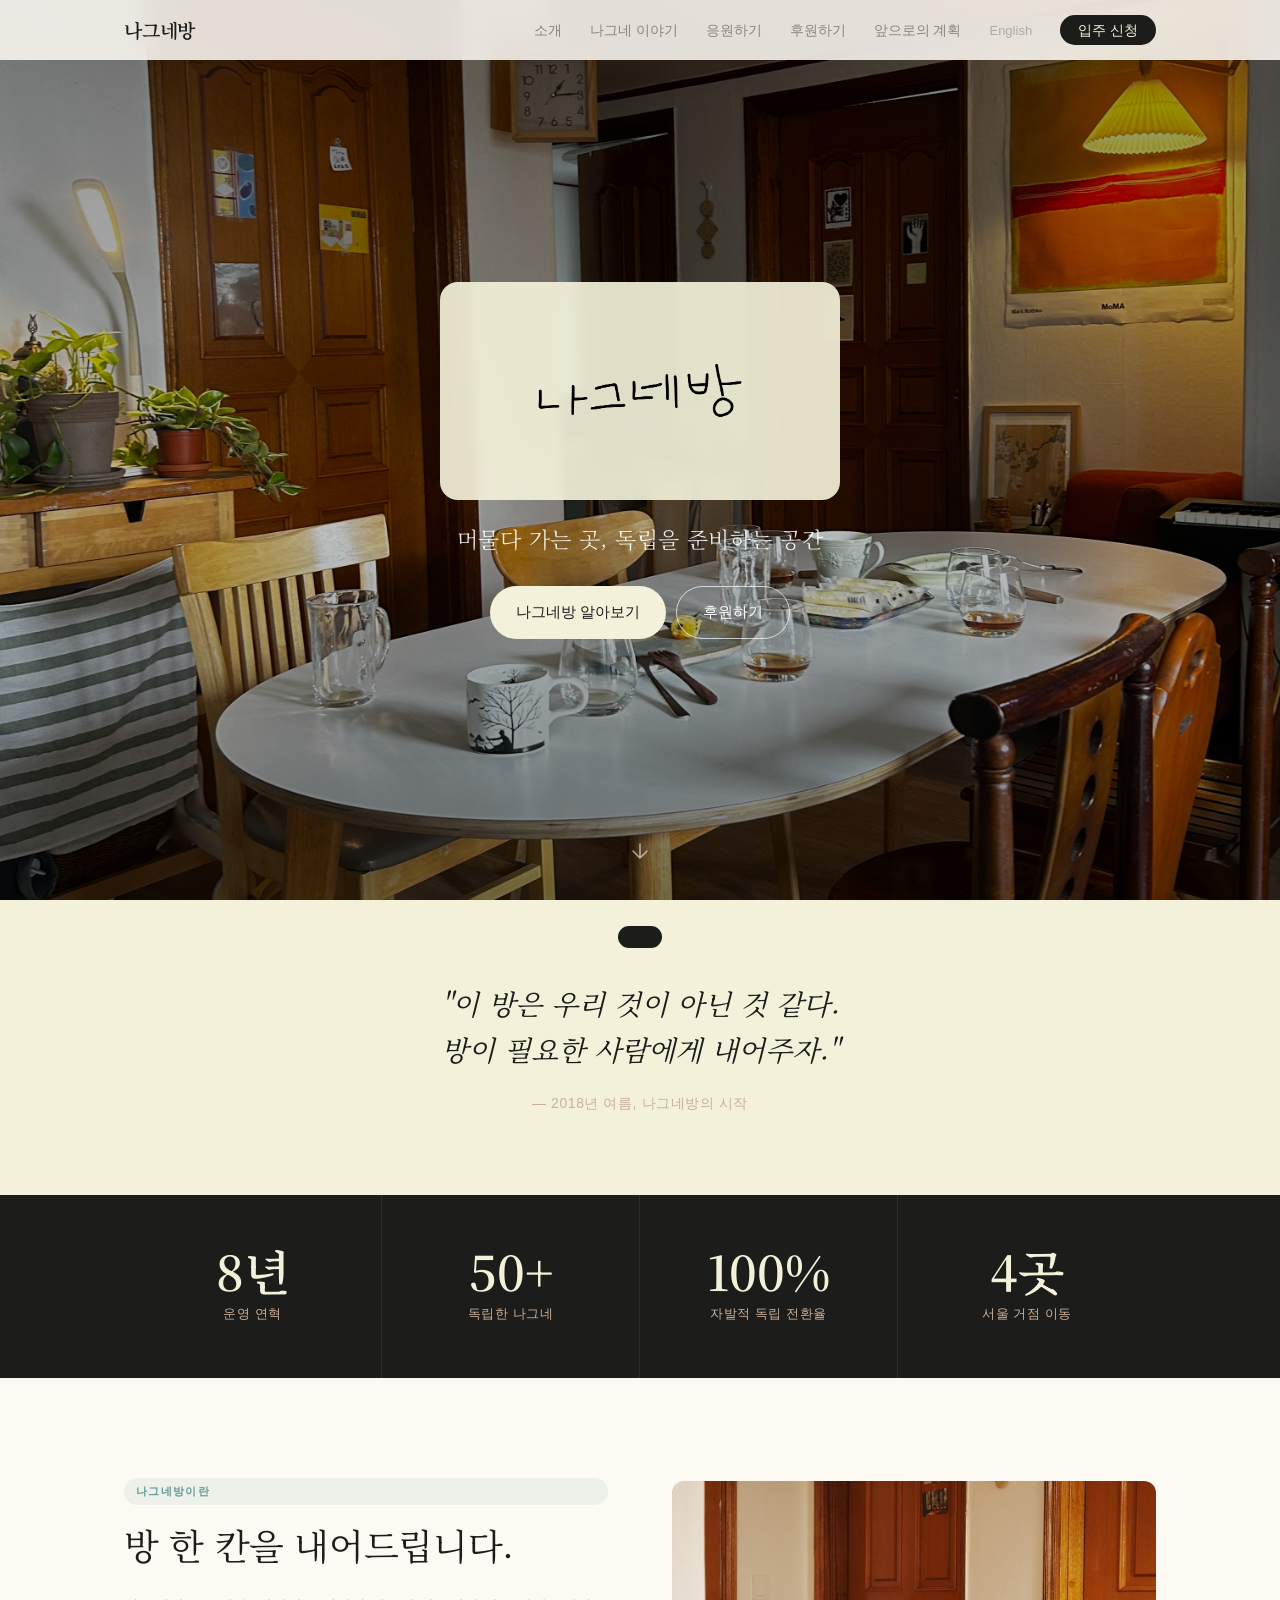
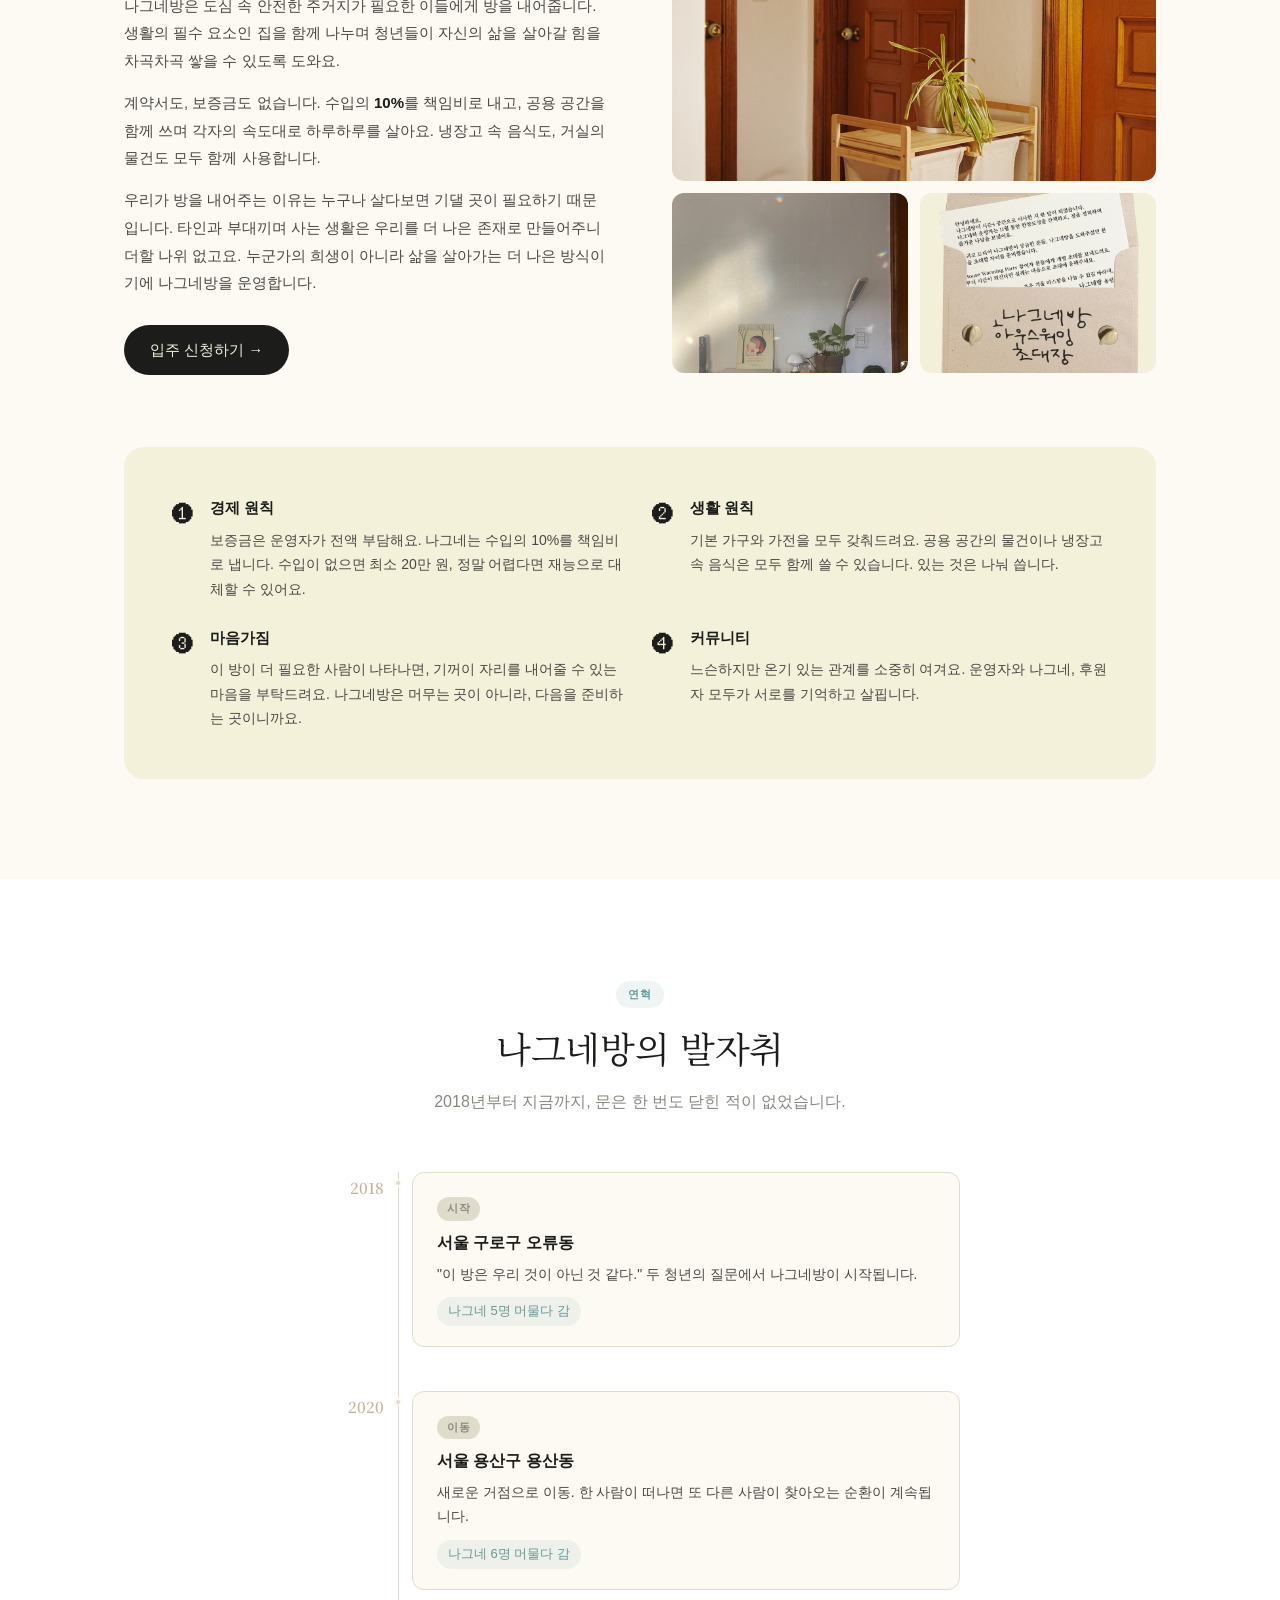
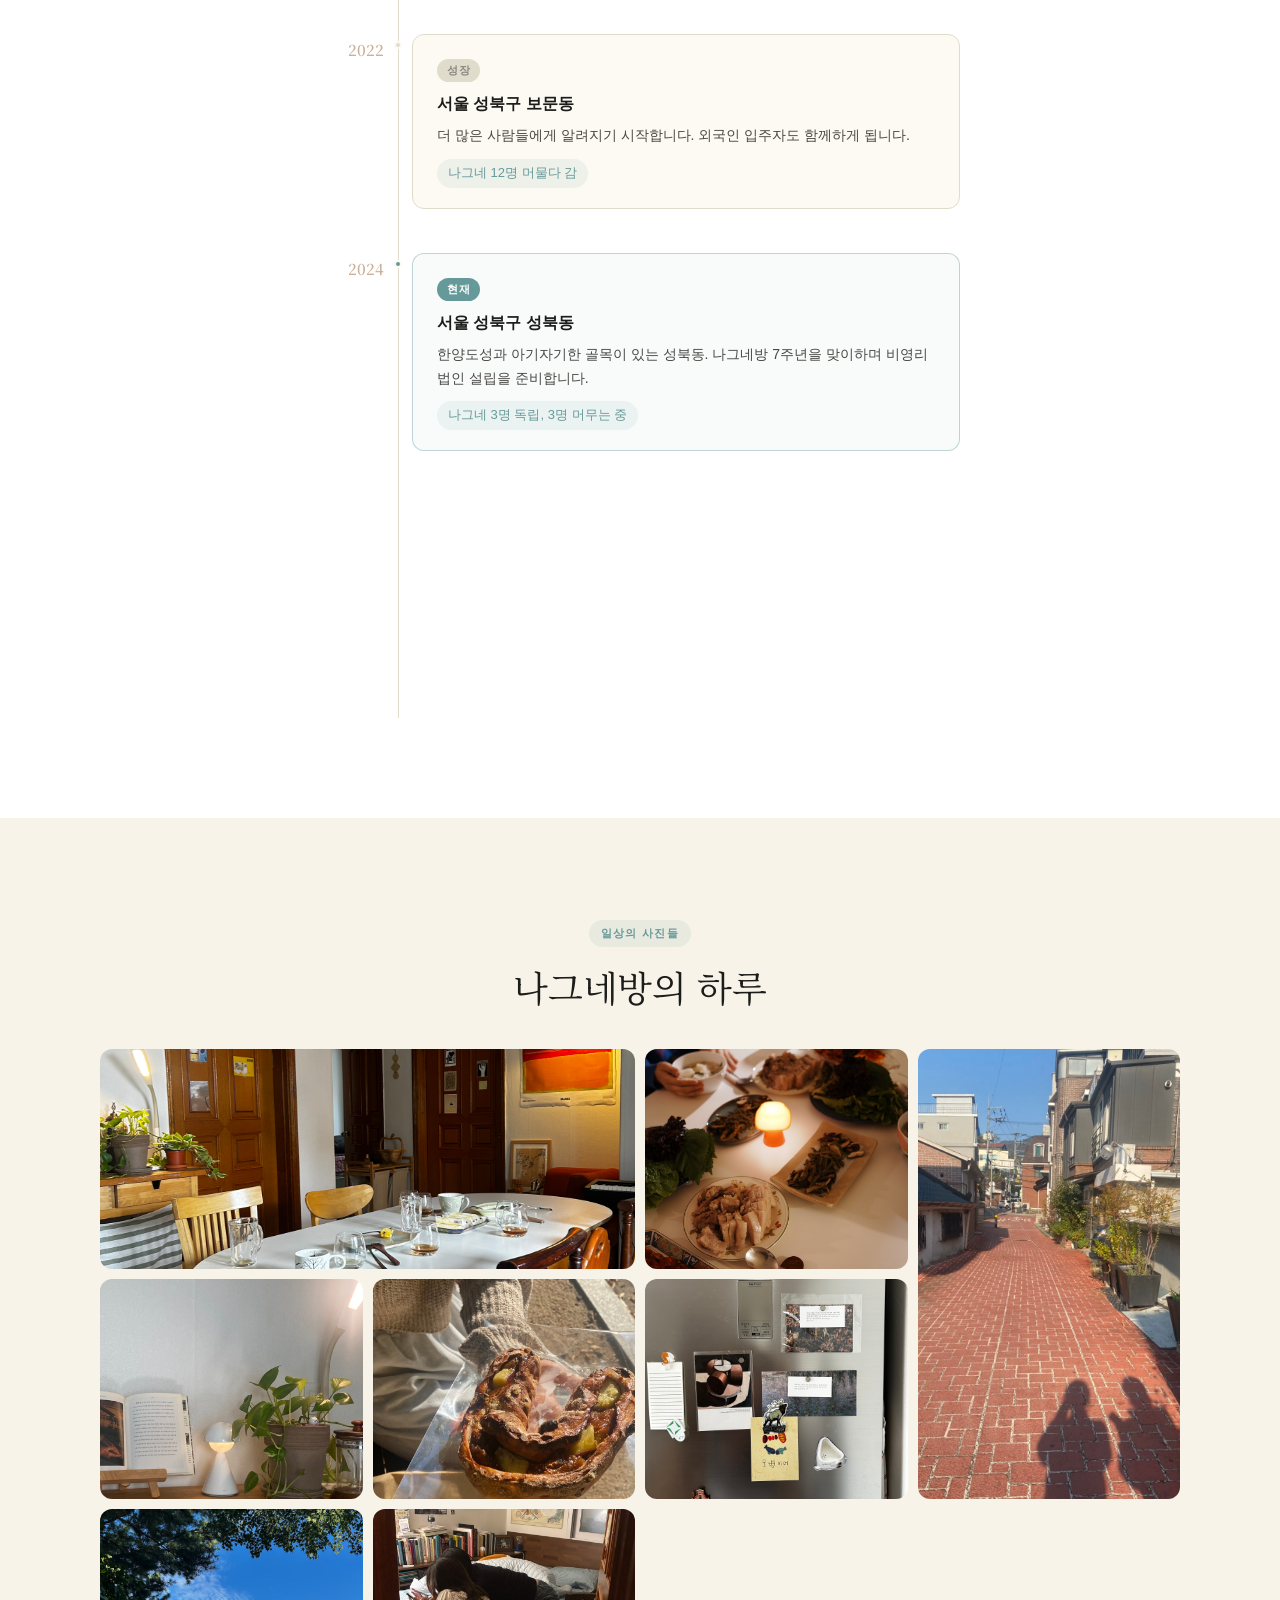
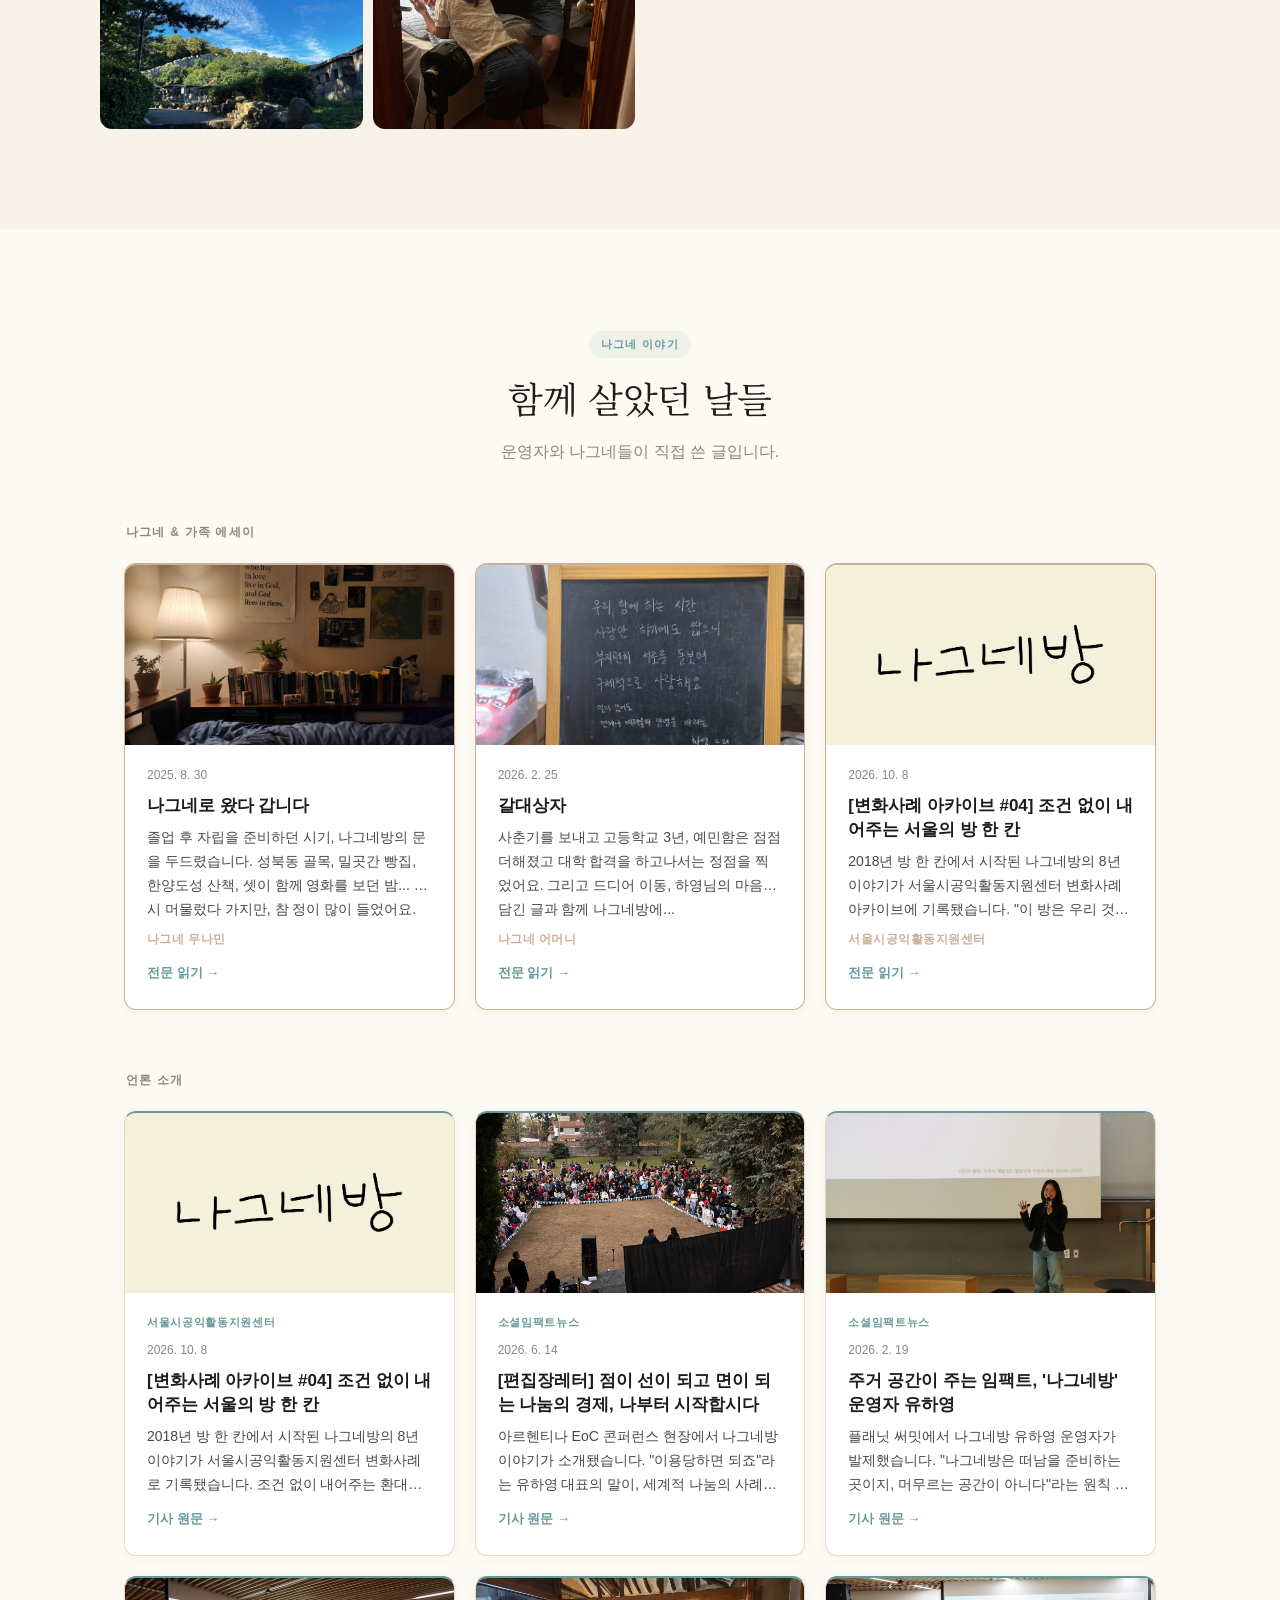
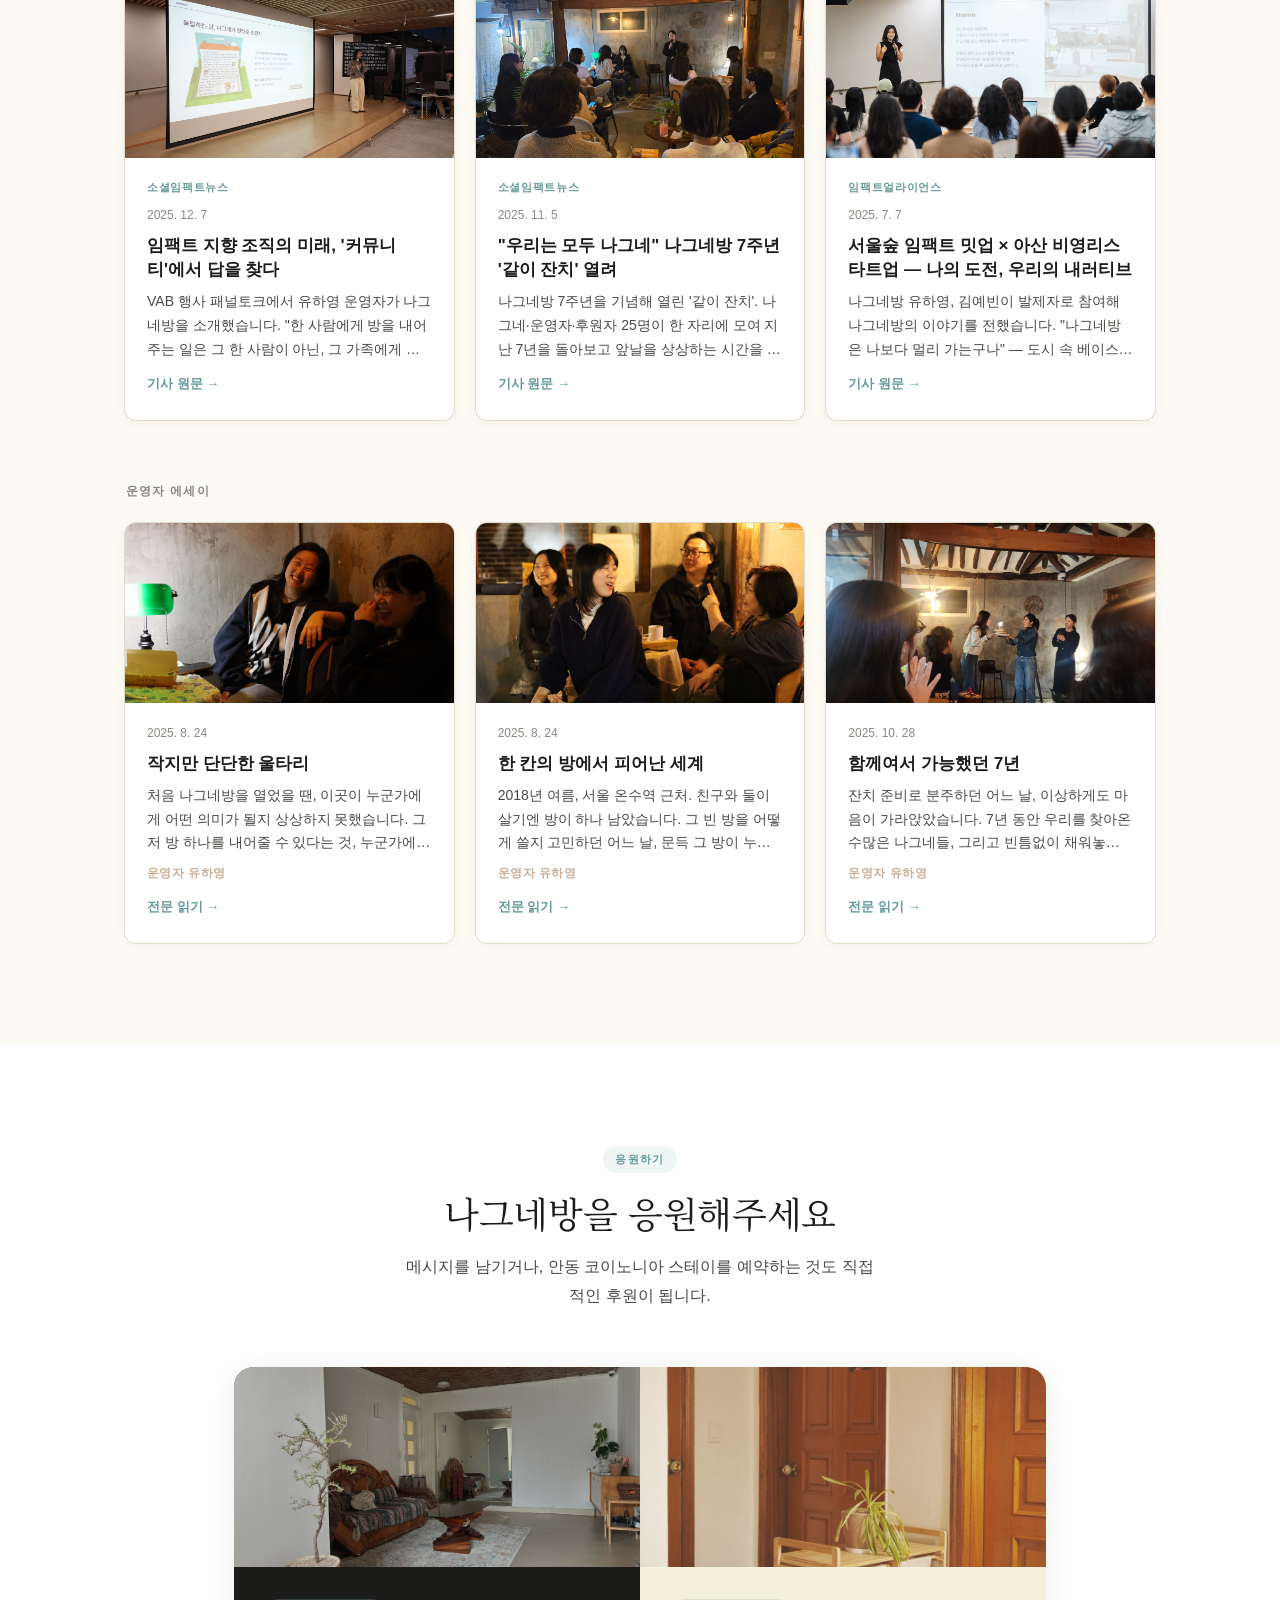
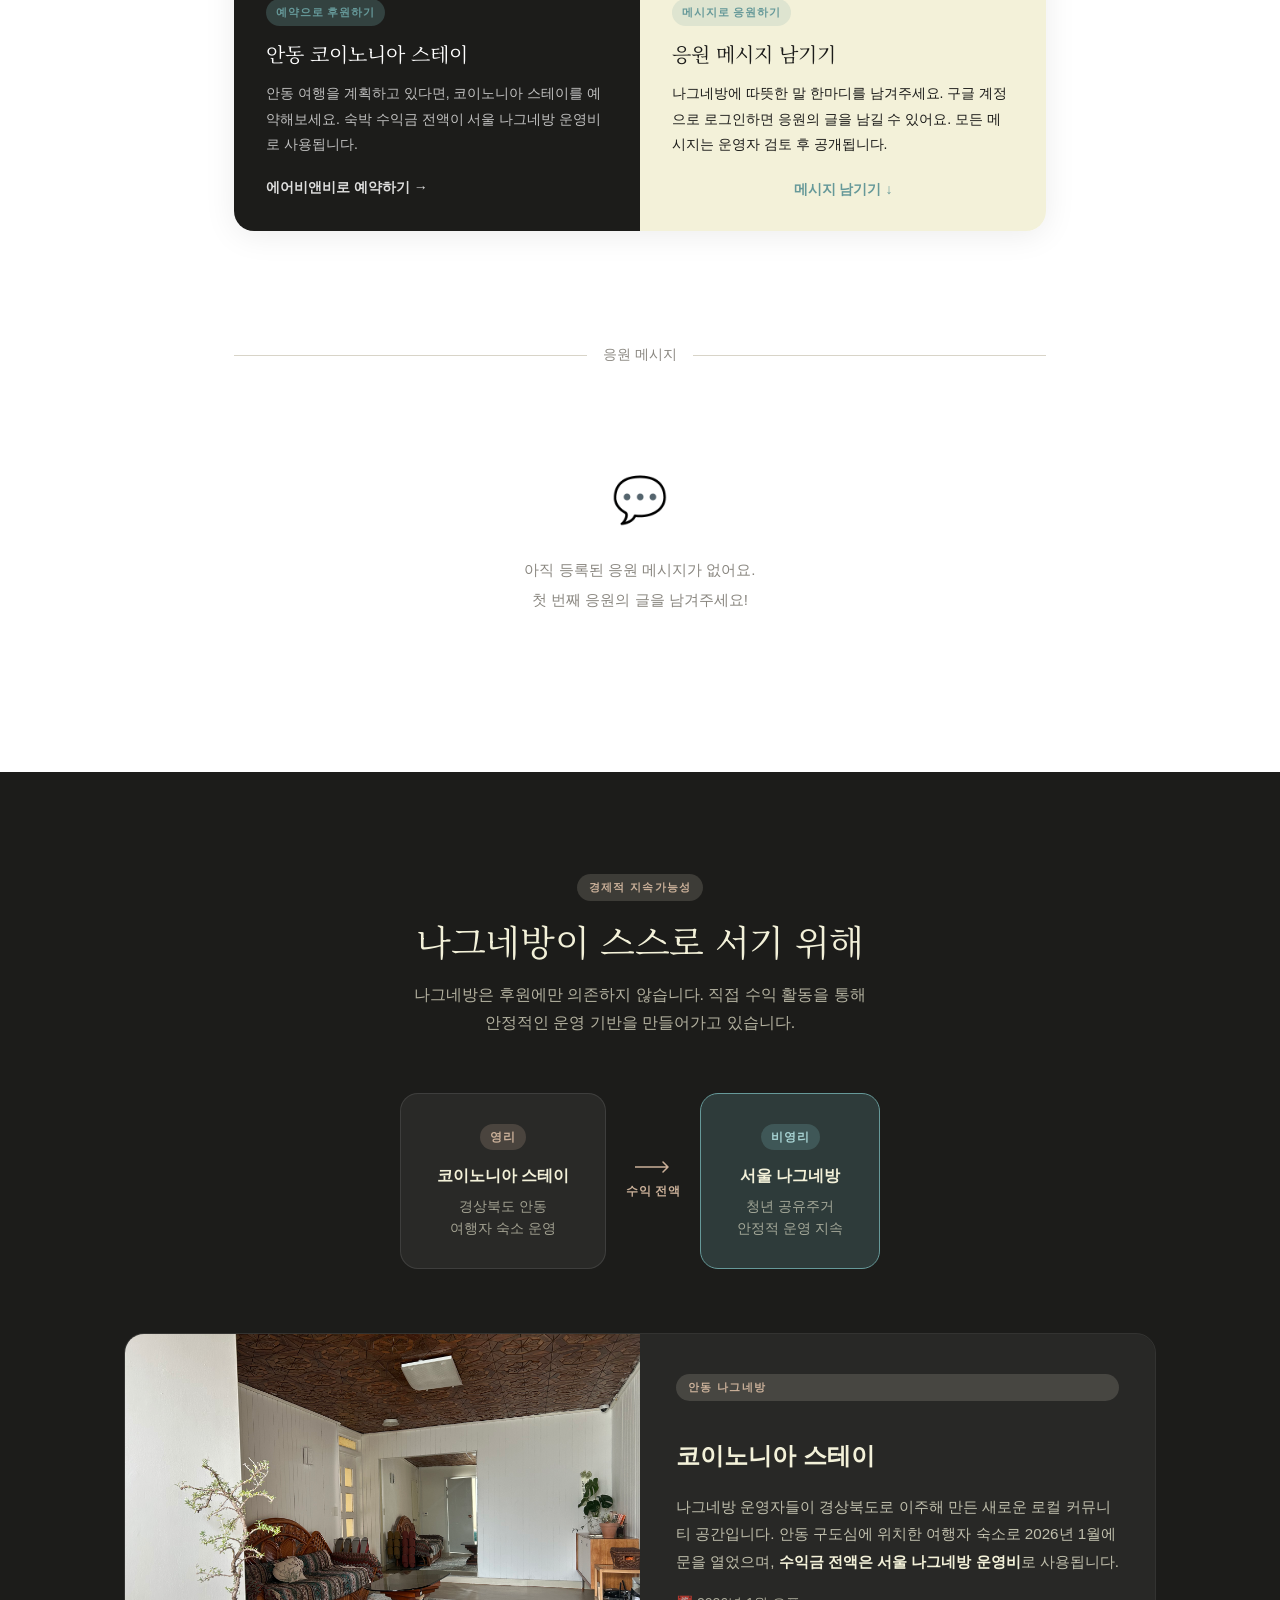
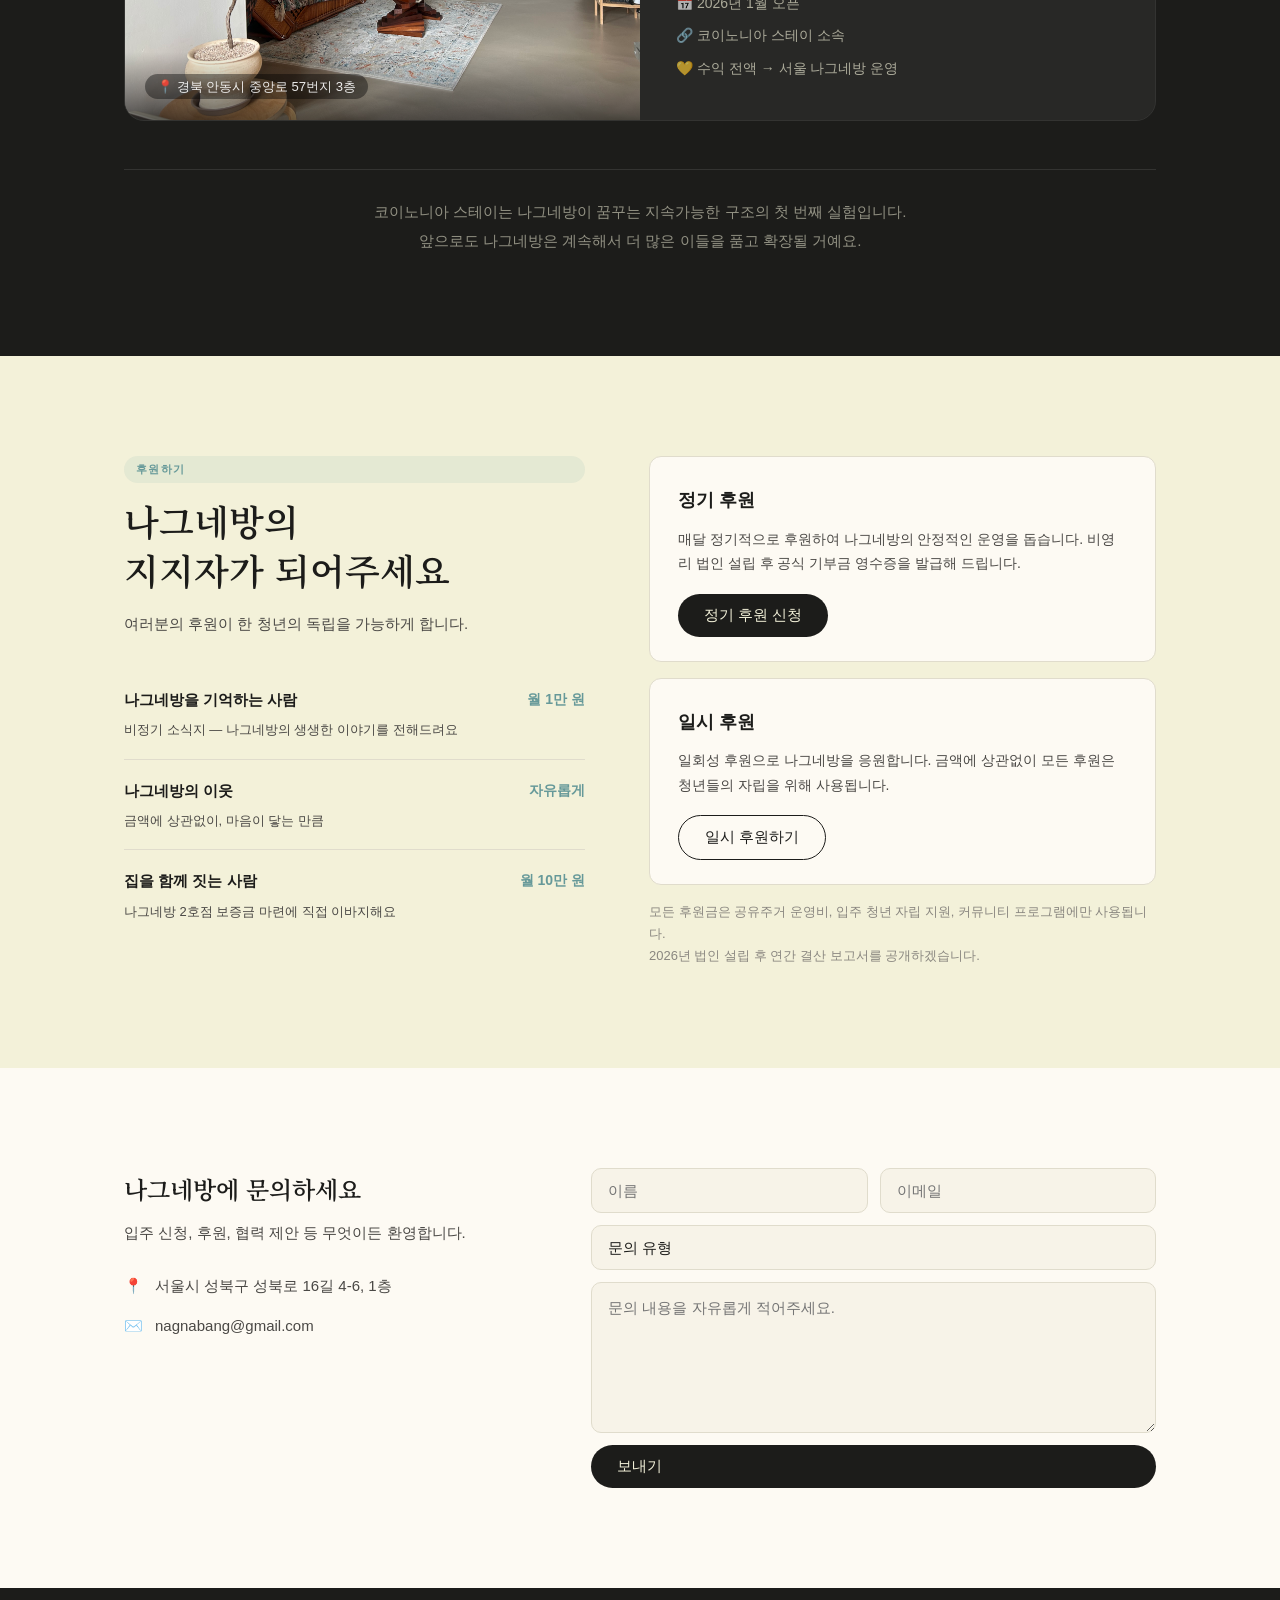
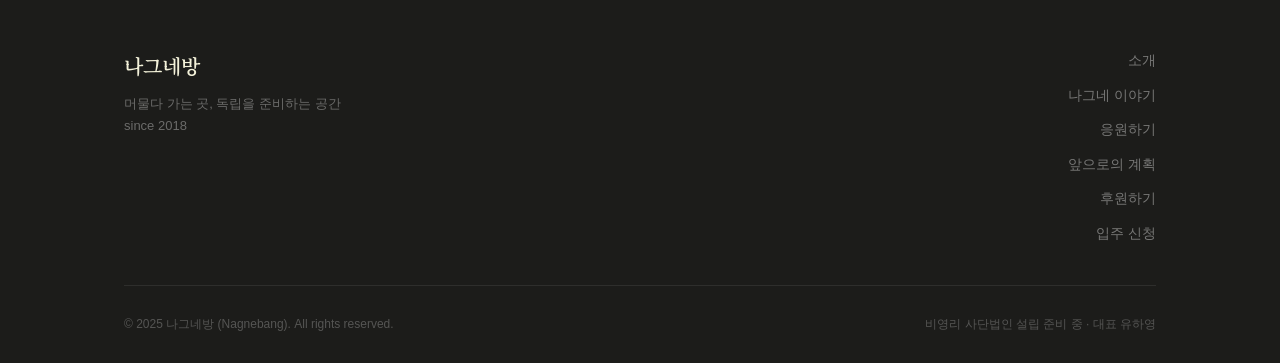
==== commit 3df5a2e0: "서울시공익활동지원센터 변화사례 기사 추가 + 무나민 에세이 Firestore 덮어쓰기 방지 - 언론 소개: 서울시공익활동지원센터 [변화사례 아카이브 #04] 기사 추가 - 나그네 " ====
--- a/index.html
+++ b/index.html
@@ -245,7 +245,8 @@
 
       <!-- 참여자 에세이 -->
       <div class="story-label">나그네 &amp; 가족 에세이</div>
-      <div class="essays-grid" id="participantEssays">
+      <div class="essays-grid">
+        <!-- 정적 항목: Firestore 덮어쓰기 영향 없음 -->
         <a class="essay-card participant fade-up visible" href="https://blog.naver.com/moonwithlune/223988940412" target="_blank" rel="noopener noreferrer">
           <div class="essay-thumb"><img src="images/cozy-room.jpg" alt="" loading="lazy" /></div>
           <div class="essay-body">
@@ -256,21 +257,45 @@
             <span class="essay-more">전문 읽기 →</span>
           </div>
         </a>
-        <article class="essay-card participant fade-up visible" onclick="openStaticEssay('pt1')">
-          <div class="essay-thumb"><img src="images/chalkboard.jpg" alt="" loading="lazy" /></div>
-          <div class="essay-body">
-            <span class="essay-date">2026. 2. 25</span>
-            <h3>갈대상자</h3>
-            <p class="essay-preview">사춘기를 보내고 고등학교 3년, 예민함은 점점 더해졌고 대학 합격을 하고나서는 정점을 찍었어요. 그리고 드디어 이동, 하영님의 마음이 담긴 글과 함께 나그네방에...</p>
-            <span class="essay-author">나그네 어머니</span>
+        <!-- Firestore 동적 항목 (display:contents로 grid에 통합) -->
+        <div id="participantEssays" style="display: contents">
+          <article class="essay-card participant fade-up visible" onclick="openStaticEssay('pt1')">
+            <div class="essay-thumb"><img src="images/chalkboard.jpg" alt="" loading="lazy" /></div>
+            <div class="essay-body">
+              <span class="essay-date">2026. 2. 25</span>
+              <h3>갈대상자</h3>
+              <p class="essay-preview">사춘기를 보내고 고등학교 3년, 예민함은 점점 더해졌고 대학 합격을 하고나서는 정점을 찍었어요. 그리고 드디어 이동, 하영님의 마음이 담긴 글과 함께 나그네방에...</p>
+              <span class="essay-author">나그네 어머니</span>
+              <span class="essay-more">전문 읽기 →</span>
+            </div>
+          </article>
+        </div>
+        <!-- 정적 항목: 서울시공익활동지원센터 변화사례 -->
+        <a class="essay-card participant fade-up visible" href="https://www.seoulpa.kr/home/kor/M394483893/archive/information/view.do?idx=cb00d1a0008a85e71a41b8741facbffe5250834035af2f21c05d8c032e5ed3e1&searchValue1=0&searchKeyword=&eSearchValue3=&eSearchValue2=&searchValue10=A&pageIndex=1" target="_blank" rel="noopener noreferrer">
+          <div class="essay-thumb"><img src="images/press-seoulpa.jpg" alt="" loading="lazy" /></div>
+          <div class="essay-body">
+            <span class="essay-date">2026. 10. 8</span>
+            <h3>[변화사례 아카이브 #04] 조건 없이 내어주는 서울의 방 한 칸</h3>
+            <p class="essay-preview">2018년 방 한 칸에서 시작된 나그네방의 8년 이야기가 서울시공익활동지원센터 변화사례 아카이브에 기록됐습니다. "이 방은 우리 것이 아닌 것 같다"는 두 청년의 질문에서 8년간 이어온 나그네방의 이야기를 담았습니다.</p>
+            <span class="essay-author">서울시공익활동지원센터</span>
             <span class="essay-more">전문 읽기 →</span>
           </div>
-        </article>
+        </a>
       </div>
 
       <!-- 언론 소개 -->
       <div class="story-label" style="margin-top:60px">언론 소개</div>
       <div class="essays-grid press-grid">
+        <a class="essay-card press fade-up visible" href="https://www.seoulpa.kr/home/kor/M394483893/archive/information/view.do?idx=cb00d1a0008a85e71a41b8741facbffe5250834035af2f21c05d8c032e5ed3e1&searchValue1=0&searchKeyword=&eSearchValue3=&eSearchValue2=&searchValue10=A&pageIndex=1" target="_blank" rel="noopener noreferrer">
+          <div class="essay-thumb"><img src="images/press-seoulpa.jpg" alt="" loading="lazy" /></div>
+          <div class="essay-body">
+            <span class="press-source">서울시공익활동지원센터</span>
+            <span class="essay-date">2026. 10. 8</span>
+            <h3>[변화사례 아카이브 #04] 조건 없이 내어주는 서울의 방 한 칸</h3>
+            <p class="essay-preview">2018년 방 한 칸에서 시작된 나그네방의 8년 이야기가 서울시공익활동지원센터 변화사례로 기록됐습니다. 조건 없이 내어주는 환대와 100% 자발적 독립 전환, 나그네방의 두 원칙이 담겼습니다.</p>
+            <span class="essay-more">기사 원문 →</span>
+          </div>
+        </a>
         <a class="essay-card press fade-up visible" href="https://www.socialimpactnews.net/news/articleView.html?idxno=6468" target="_blank" rel="noopener noreferrer">
           <div class="essay-thumb"><img src="images/press-social-impact-4.jpg" alt="" loading="lazy" /></div>
           <div class="essay-body">
@@ -654,5 +679,8 @@
   <script src="https://www.gstatic.com/firebasejs/10.12.0/firebase-firestore-compat.js"></script>
   <script src="firebase-config.js"></script>
   <script src="guestbook.js"></script>
+  <!-- EmailJS -->
+  <script src="https://cdn.jsdelivr.net/npm/@emailjs/browser@4/dist/email.min.js"></script>
+  <script src="emailjs-config.js"></script>
 </body>
 </html>
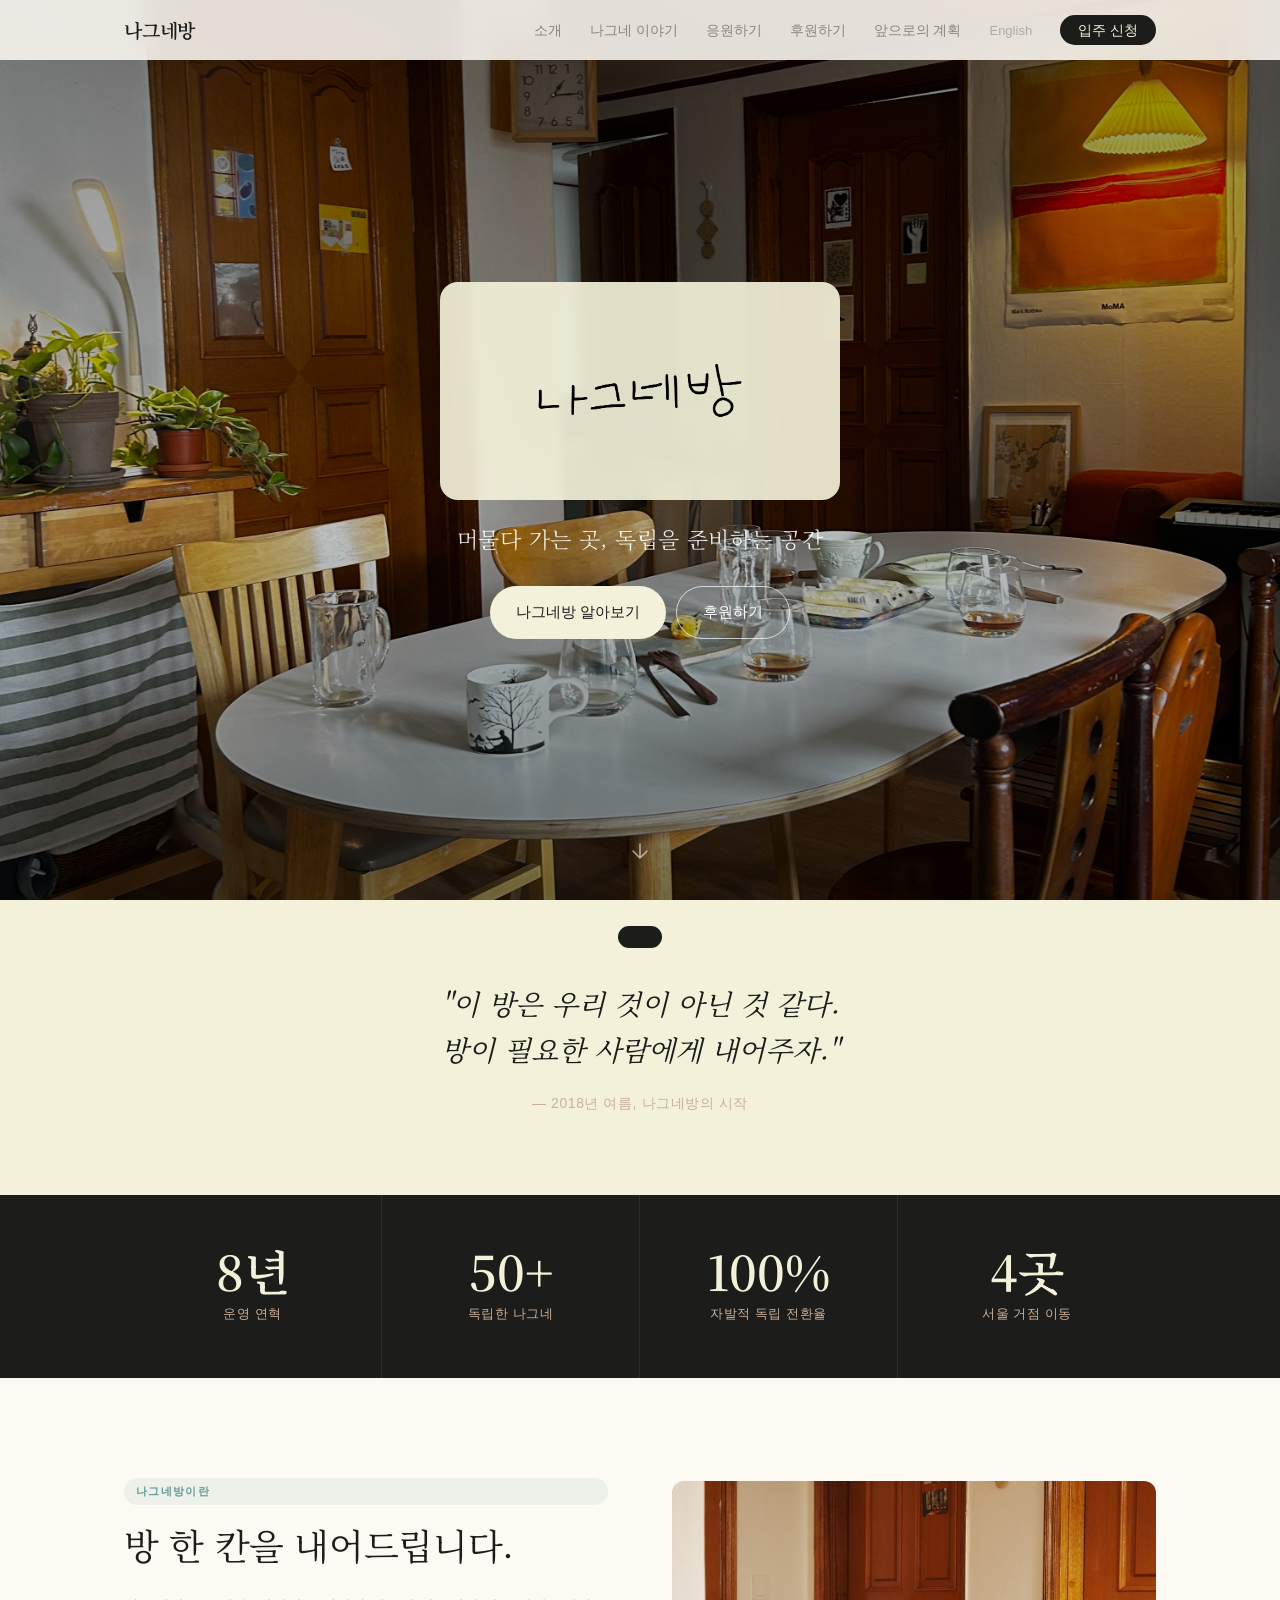
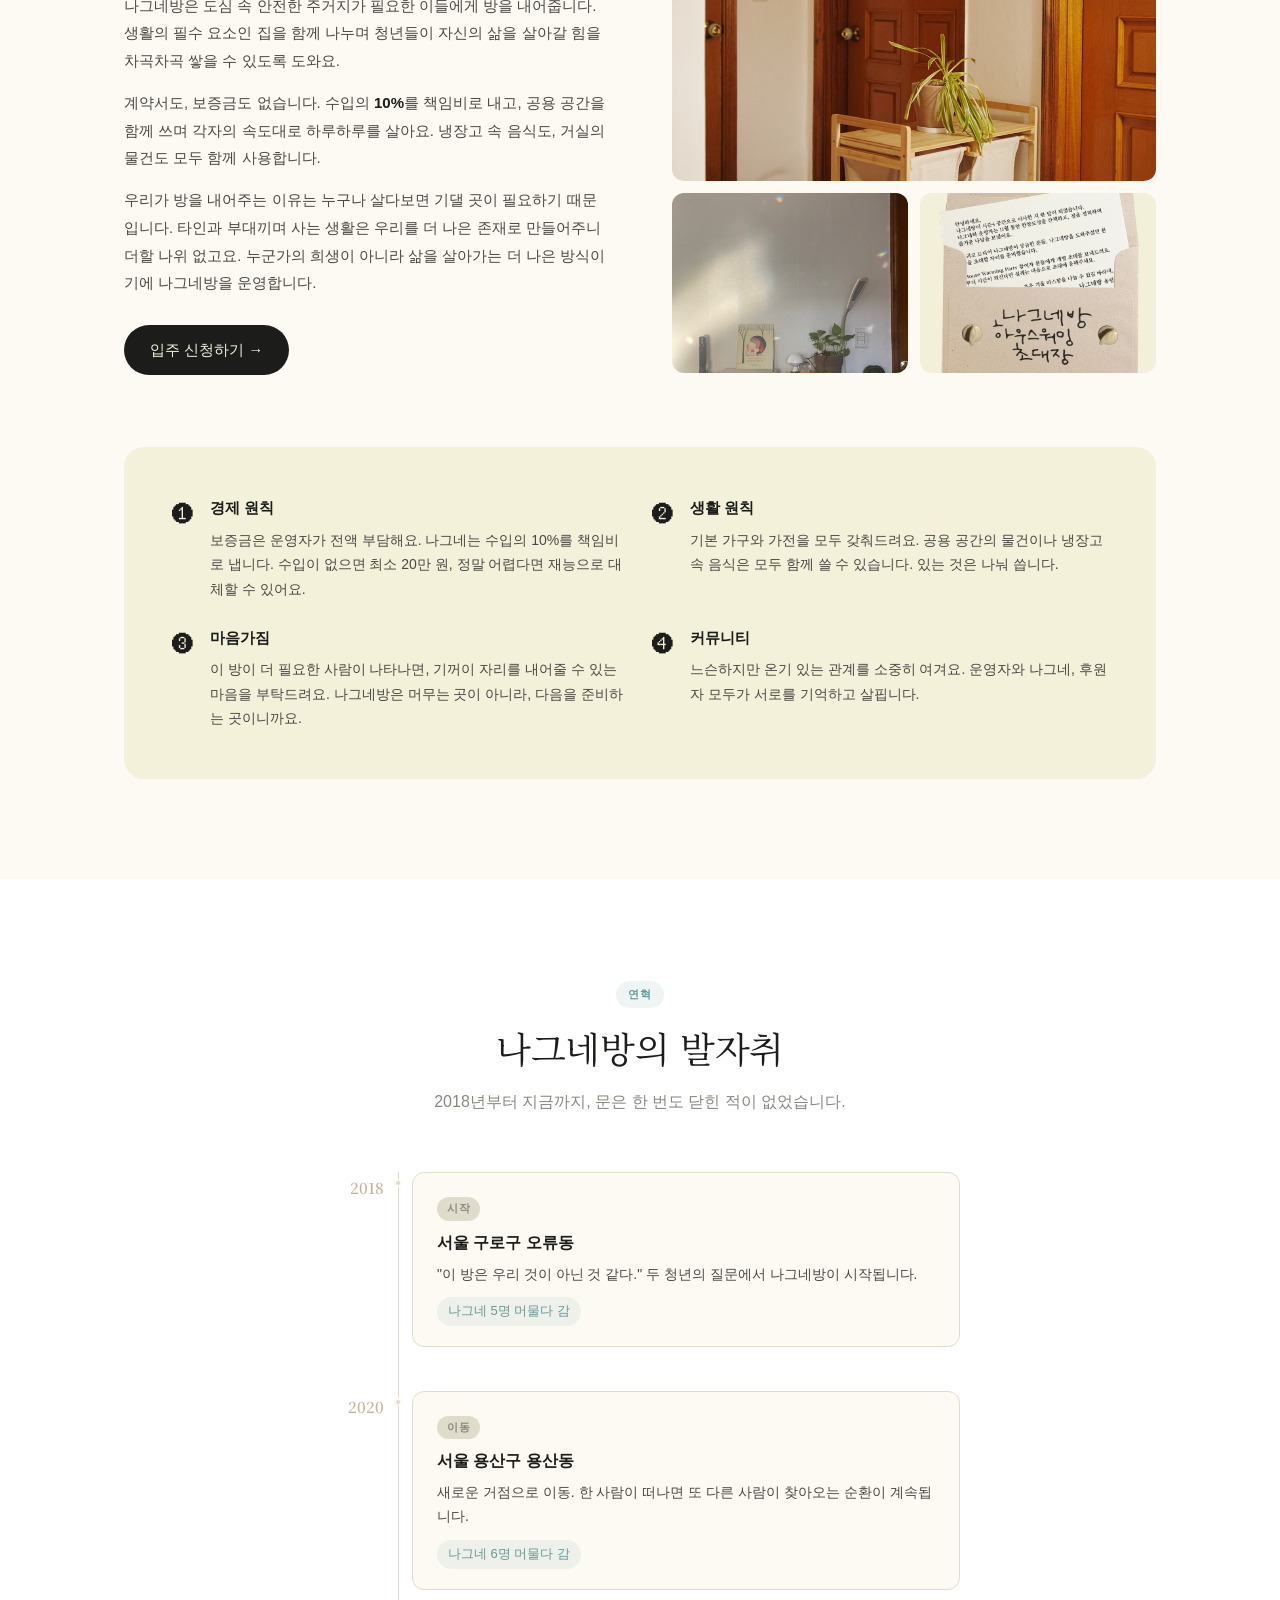
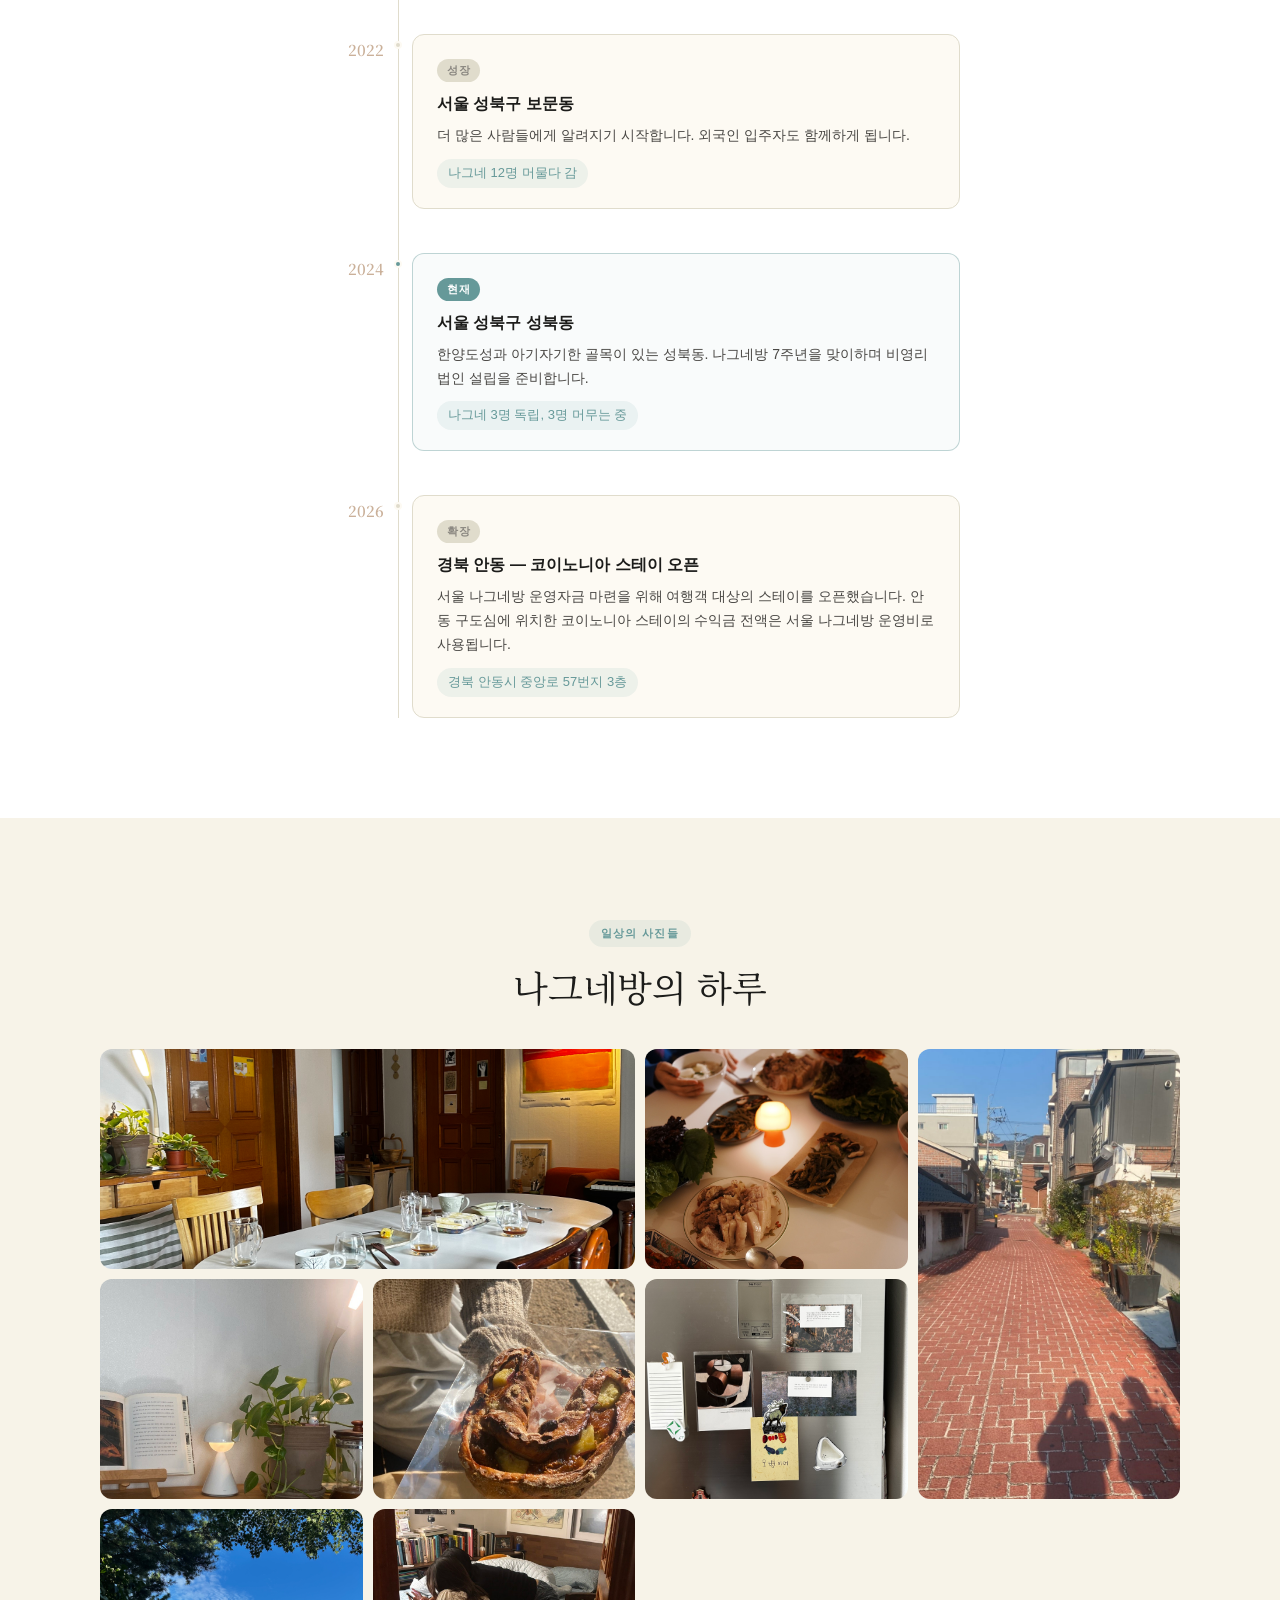
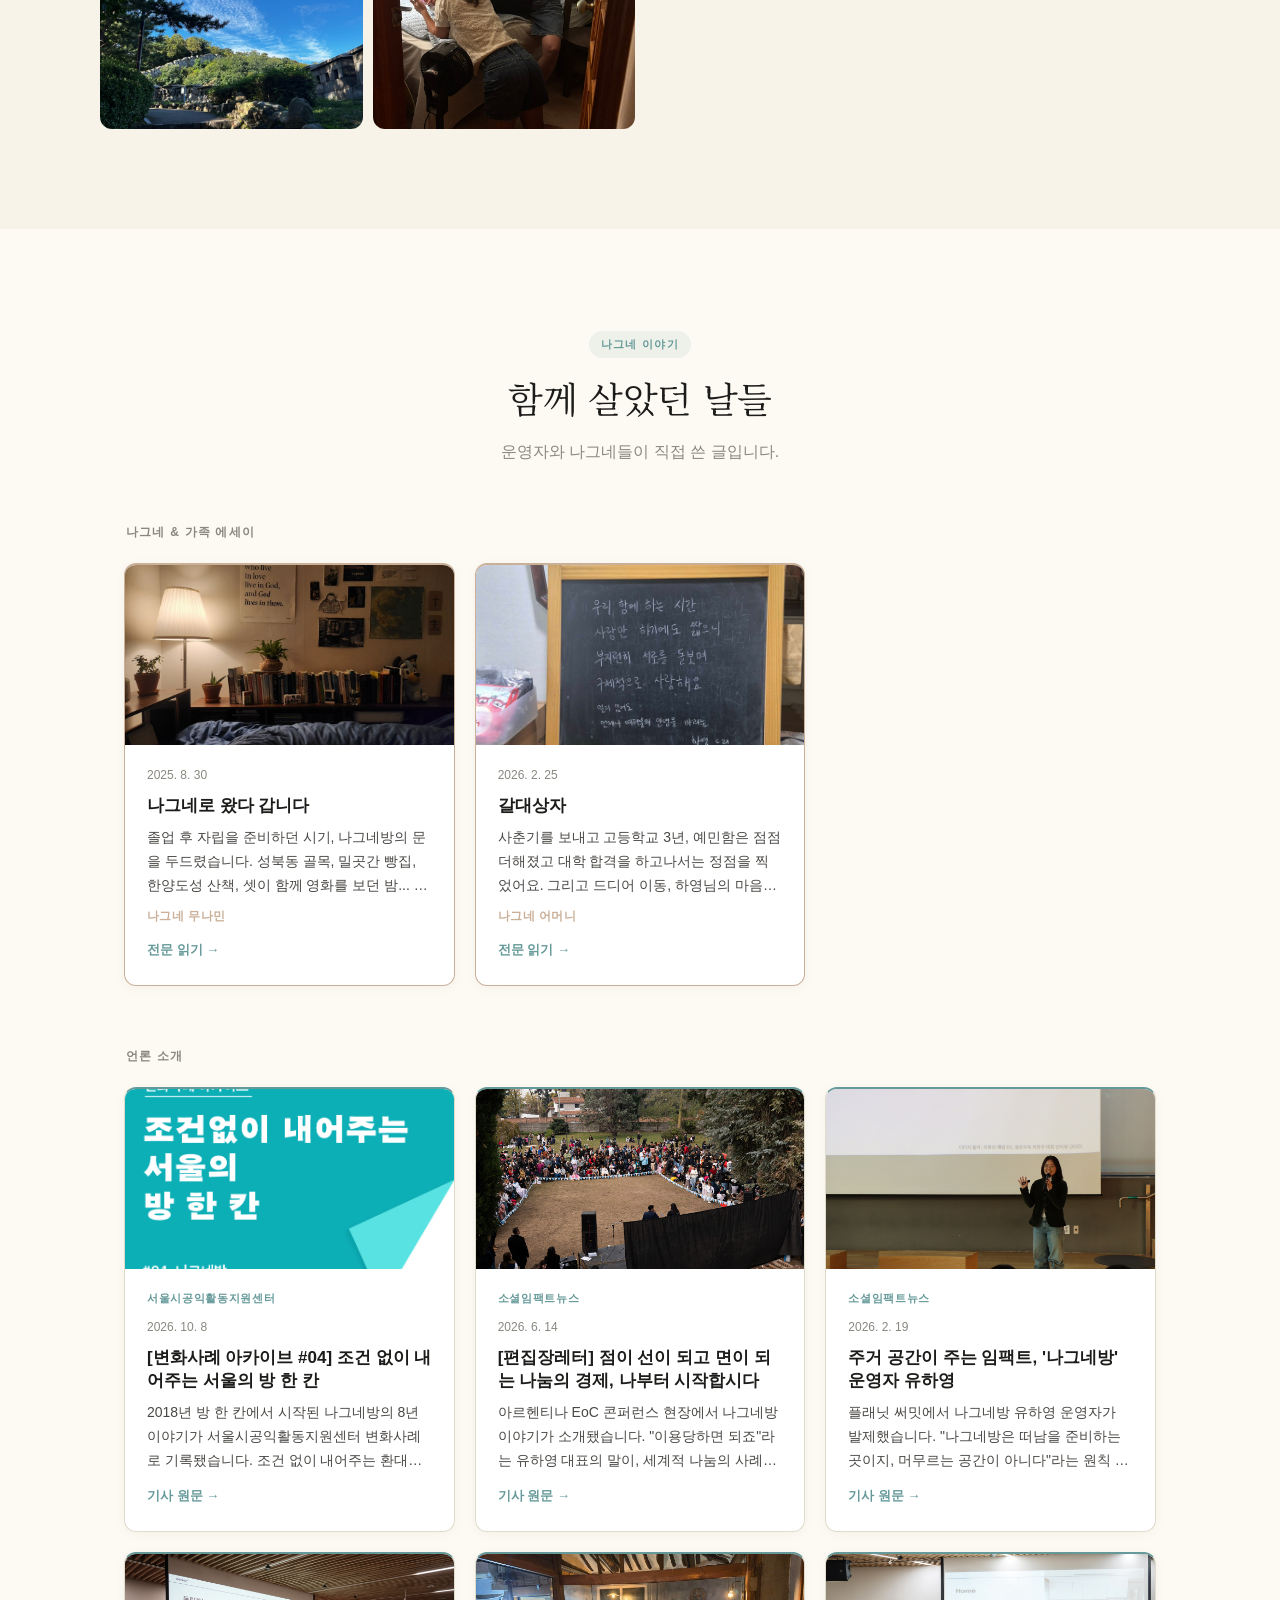
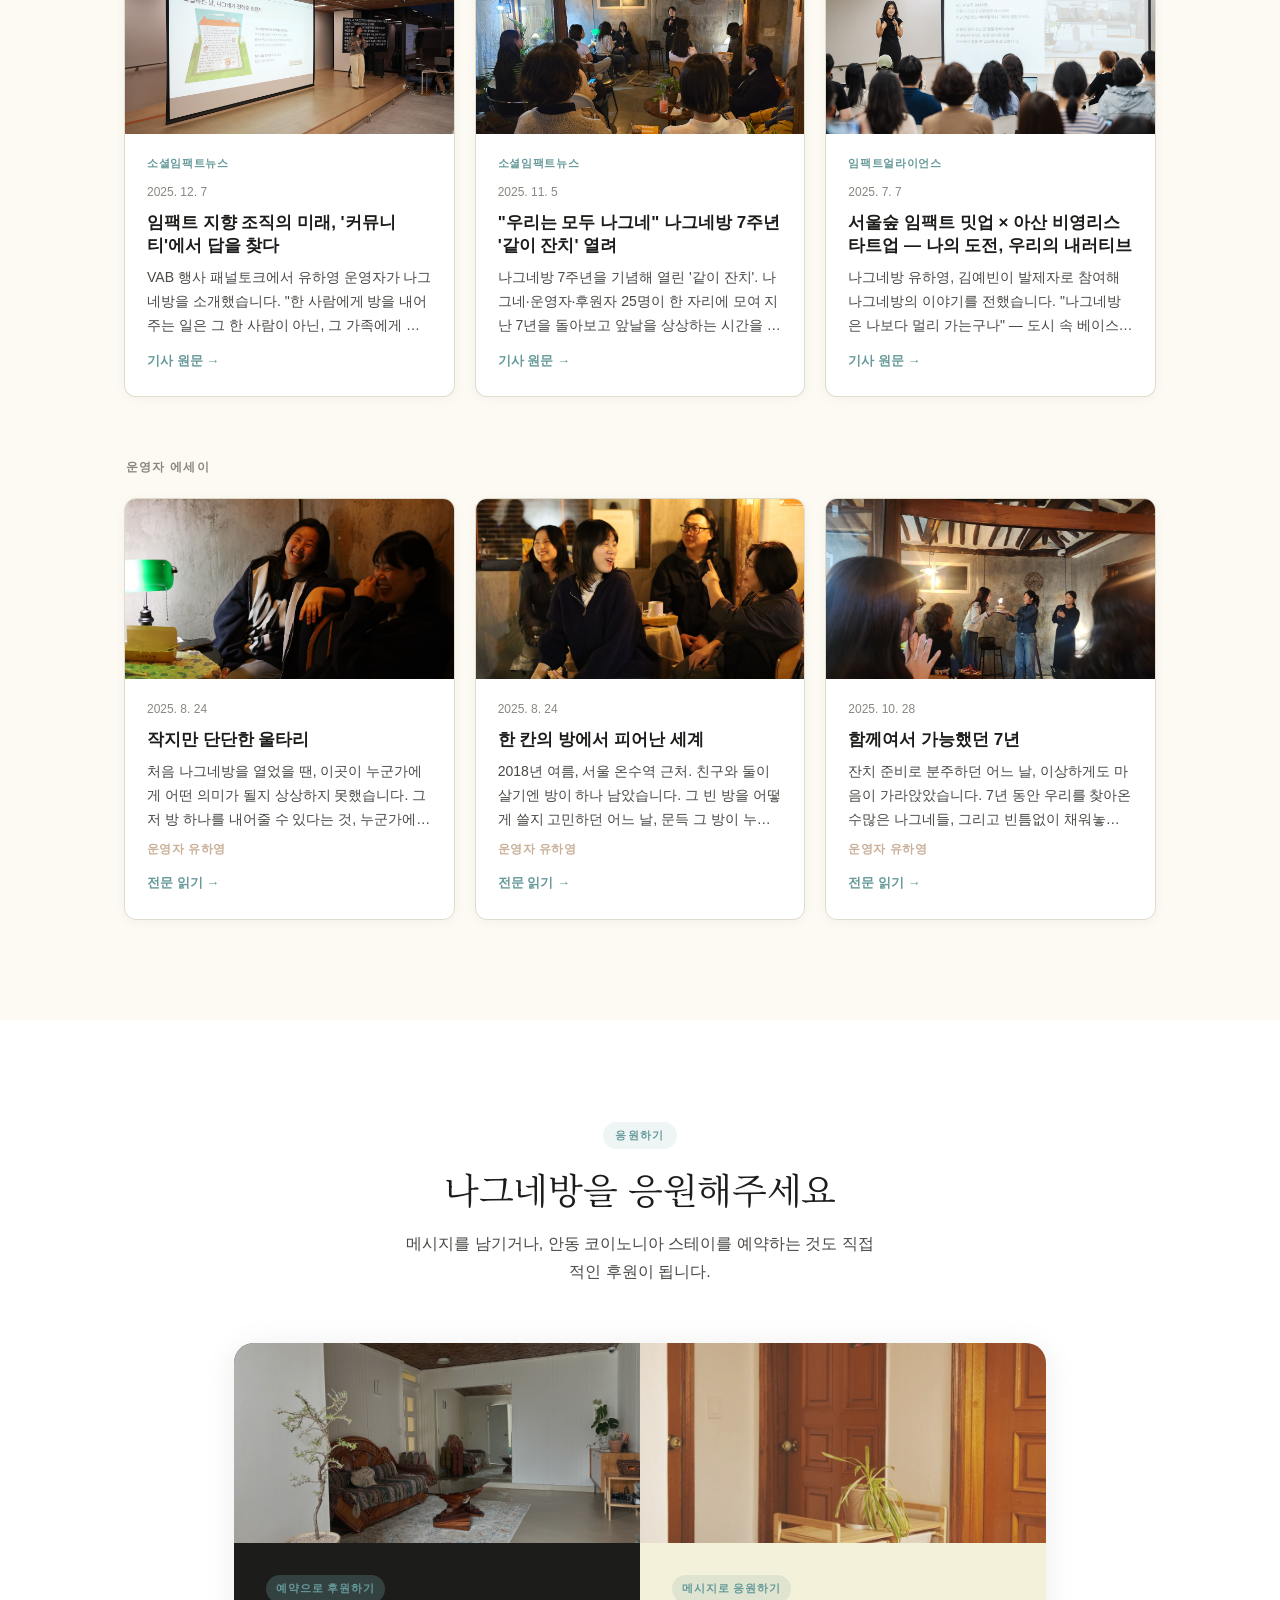
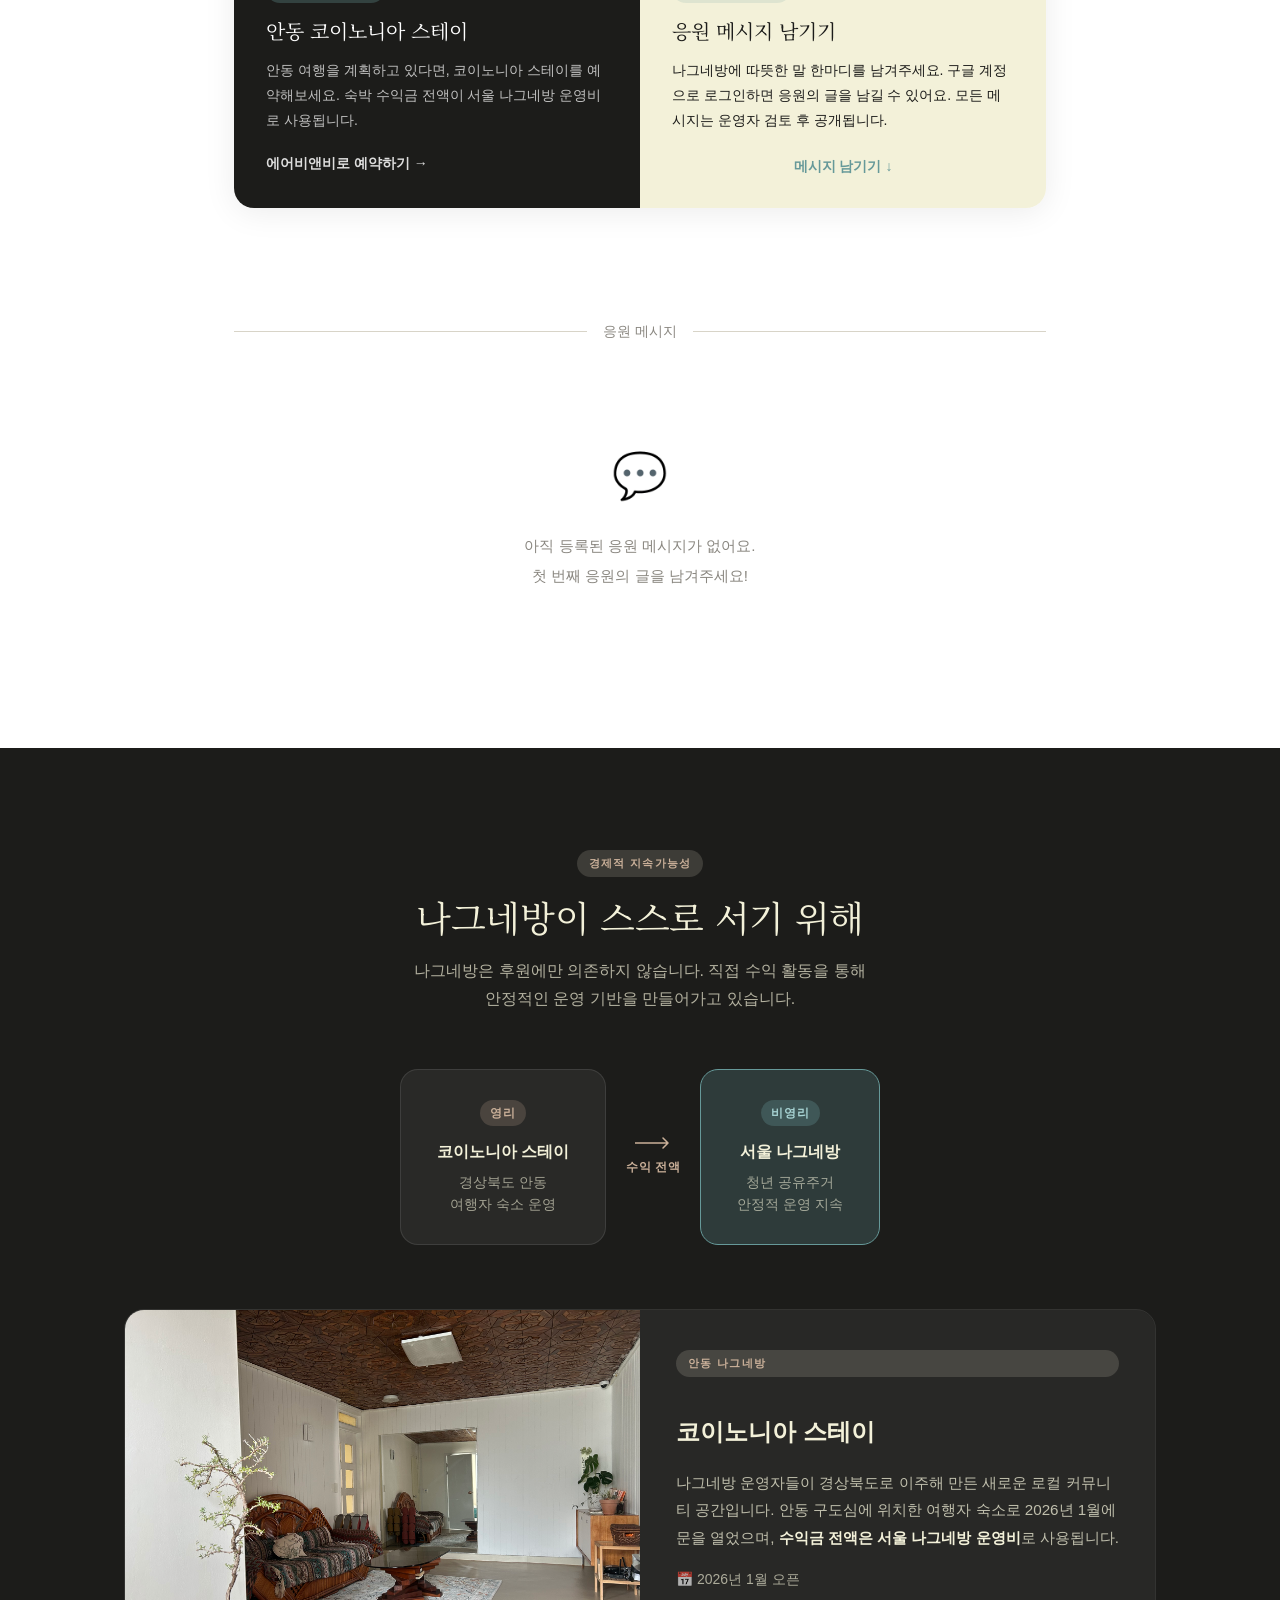
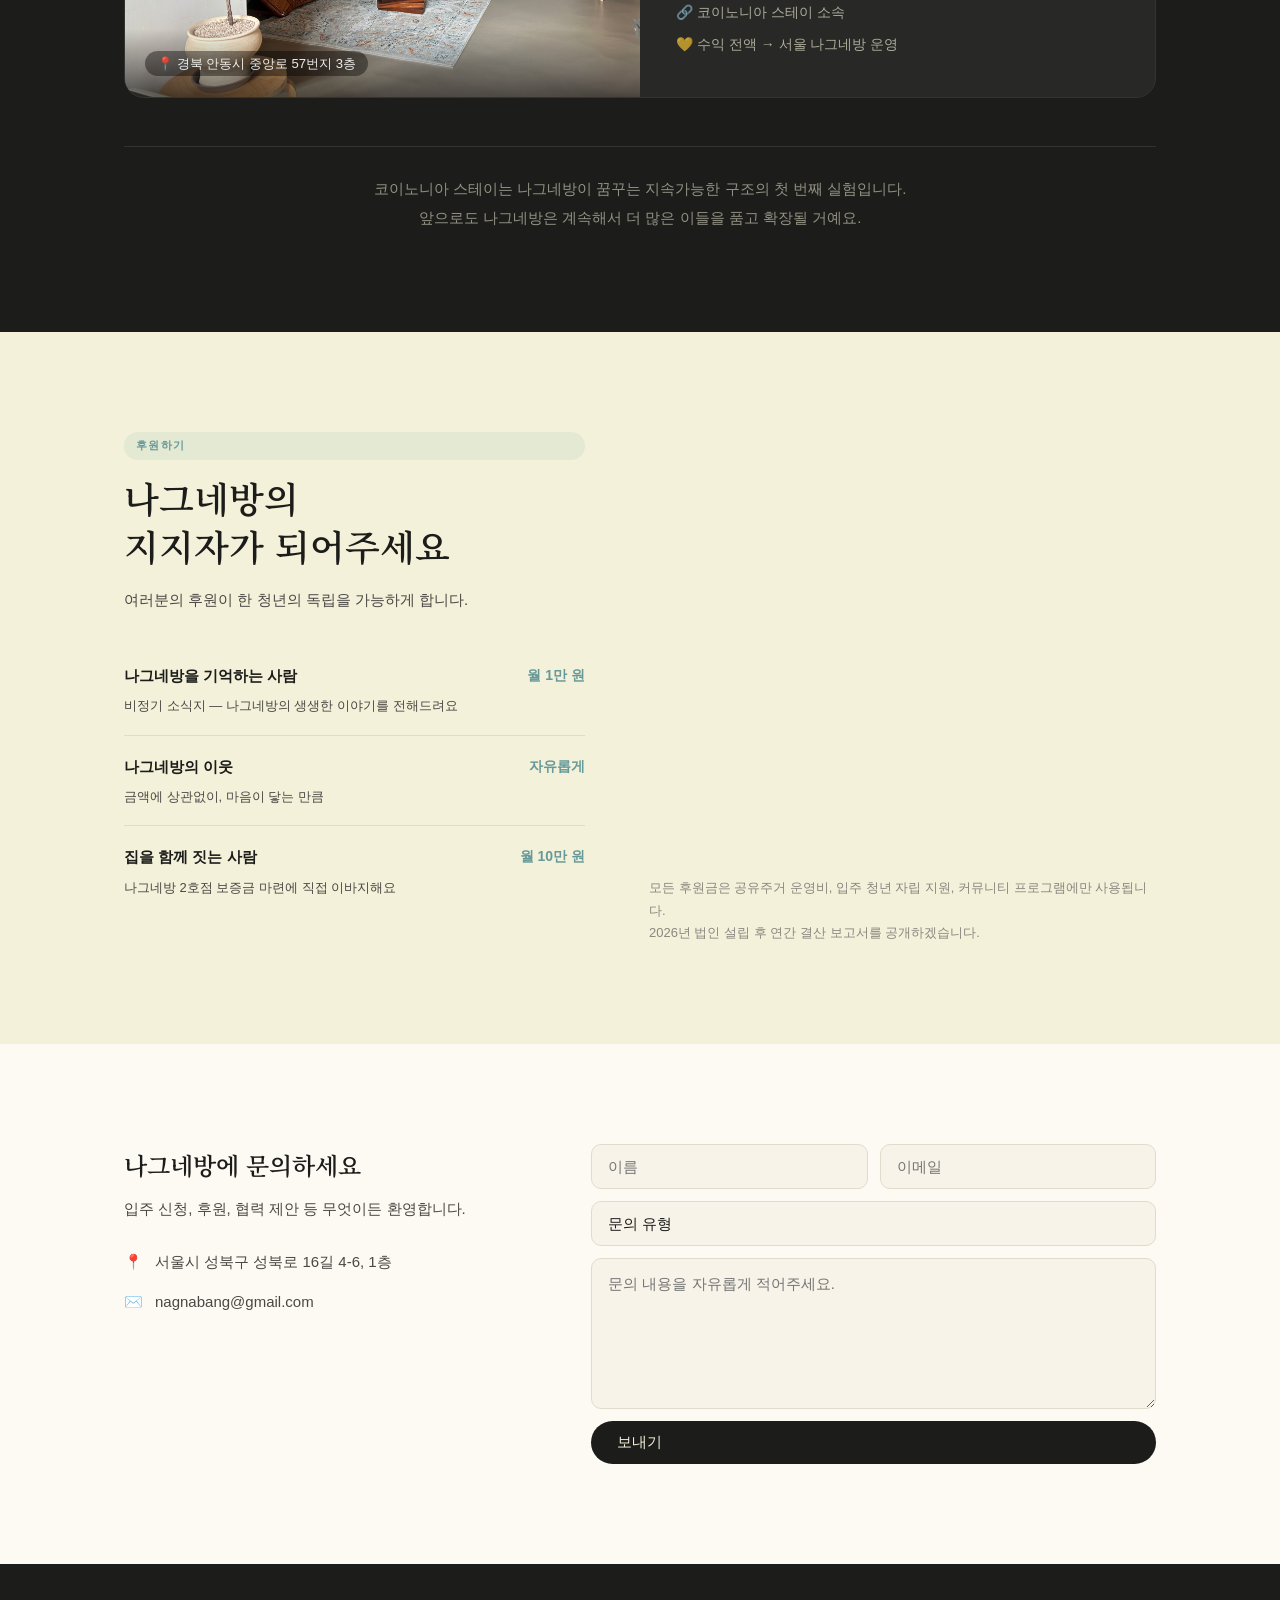
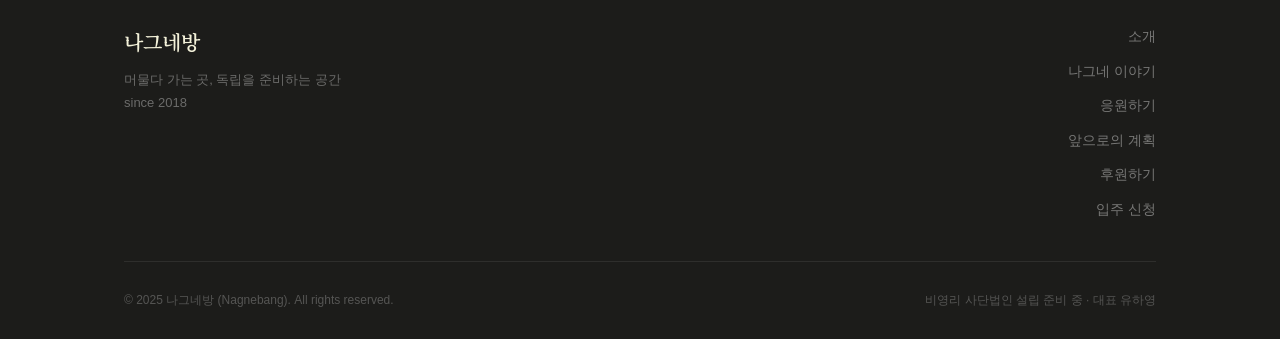
==== commit e0b59e39: "변화사례 아카이브 썸네일 교체 + 에세이 섹션에서 제거 - 언론 소개 썸네일: press-seoulpa.jpg → 공식 메인 이미지(press-seoulpa.png)로 교체 - 나" ====
--- a/index.html
+++ b/index.html
@@ -270,24 +270,13 @@
             </div>
           </article>
         </div>
-        <!-- 정적 항목: 서울시공익활동지원센터 변화사례 -->
-        <a class="essay-card participant fade-up visible" href="https://www.seoulpa.kr/home/kor/M394483893/archive/information/view.do?idx=cb00d1a0008a85e71a41b8741facbffe5250834035af2f21c05d8c032e5ed3e1&searchValue1=0&searchKeyword=&eSearchValue3=&eSearchValue2=&searchValue10=A&pageIndex=1" target="_blank" rel="noopener noreferrer">
-          <div class="essay-thumb"><img src="images/press-seoulpa.jpg" alt="" loading="lazy" /></div>
-          <div class="essay-body">
-            <span class="essay-date">2026. 10. 8</span>
-            <h3>[변화사례 아카이브 #04] 조건 없이 내어주는 서울의 방 한 칸</h3>
-            <p class="essay-preview">2018년 방 한 칸에서 시작된 나그네방의 8년 이야기가 서울시공익활동지원센터 변화사례 아카이브에 기록됐습니다. "이 방은 우리 것이 아닌 것 같다"는 두 청년의 질문에서 8년간 이어온 나그네방의 이야기를 담았습니다.</p>
-            <span class="essay-author">서울시공익활동지원센터</span>
-            <span class="essay-more">전문 읽기 →</span>
-          </div>
-        </a>
       </div>
 
       <!-- 언론 소개 -->
       <div class="story-label" style="margin-top:60px">언론 소개</div>
       <div class="essays-grid press-grid">
         <a class="essay-card press fade-up visible" href="https://www.seoulpa.kr/home/kor/M394483893/archive/information/view.do?idx=cb00d1a0008a85e71a41b8741facbffe5250834035af2f21c05d8c032e5ed3e1&searchValue1=0&searchKeyword=&eSearchValue3=&eSearchValue2=&searchValue10=A&pageIndex=1" target="_blank" rel="noopener noreferrer">
-          <div class="essay-thumb"><img src="images/press-seoulpa.jpg" alt="" loading="lazy" /></div>
+          <div class="essay-thumb"><img src="images/press-seoulpa.png" alt="" loading="lazy" /></div>
           <div class="essay-body">
             <span class="press-source">서울시공익활동지원센터</span>
             <span class="essay-date">2026. 10. 8</span>
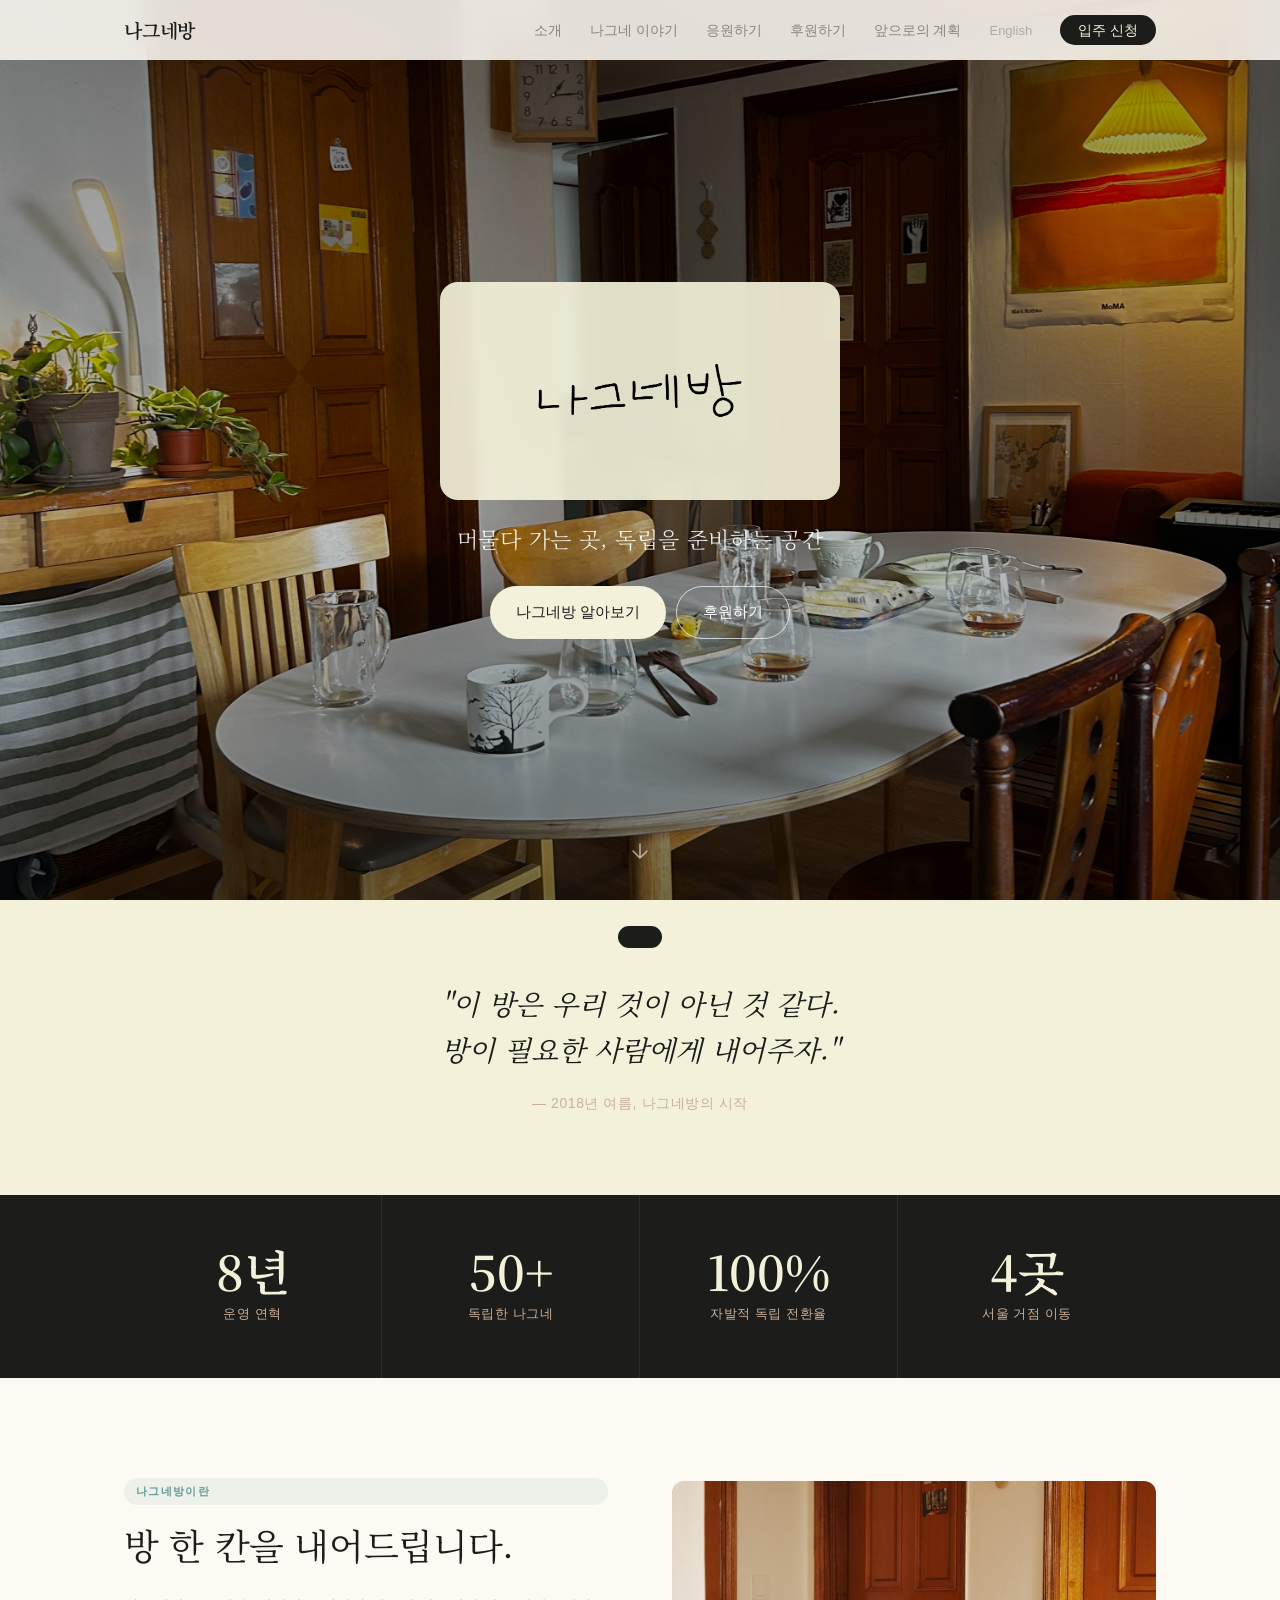
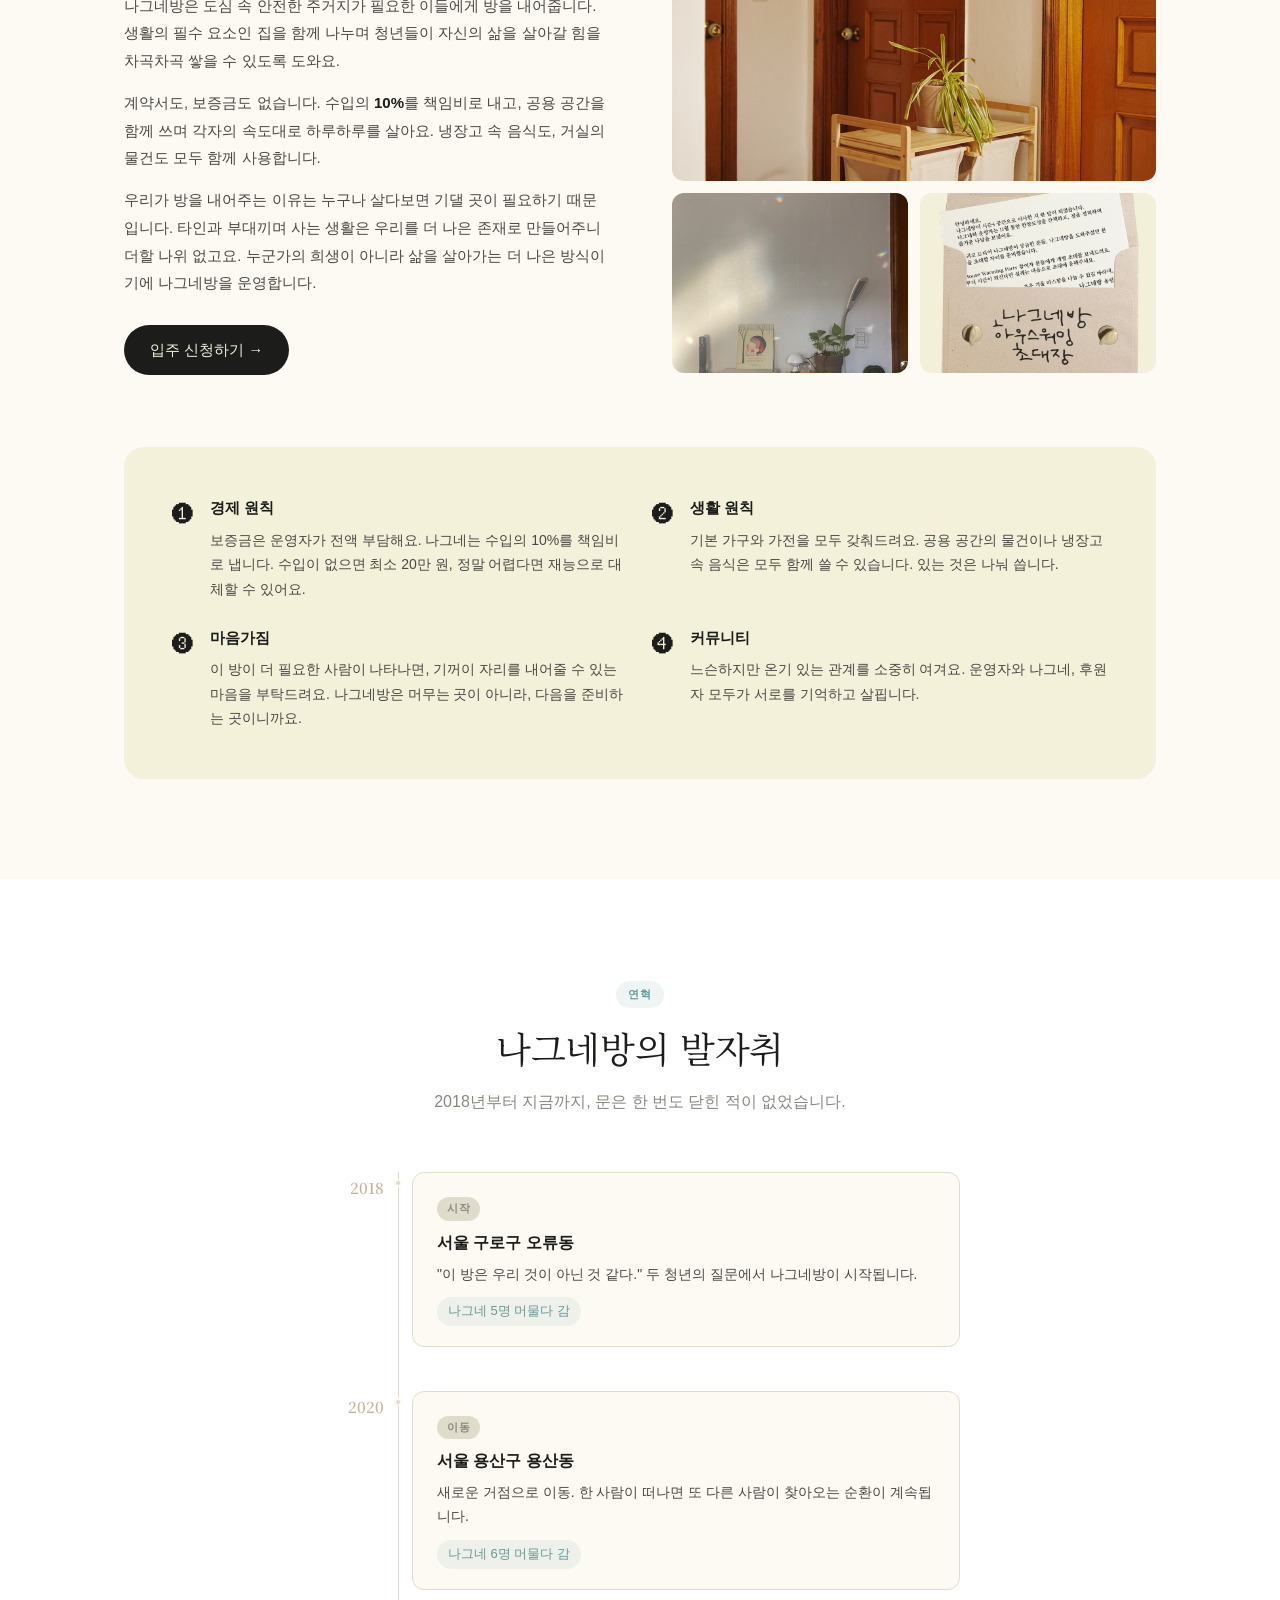
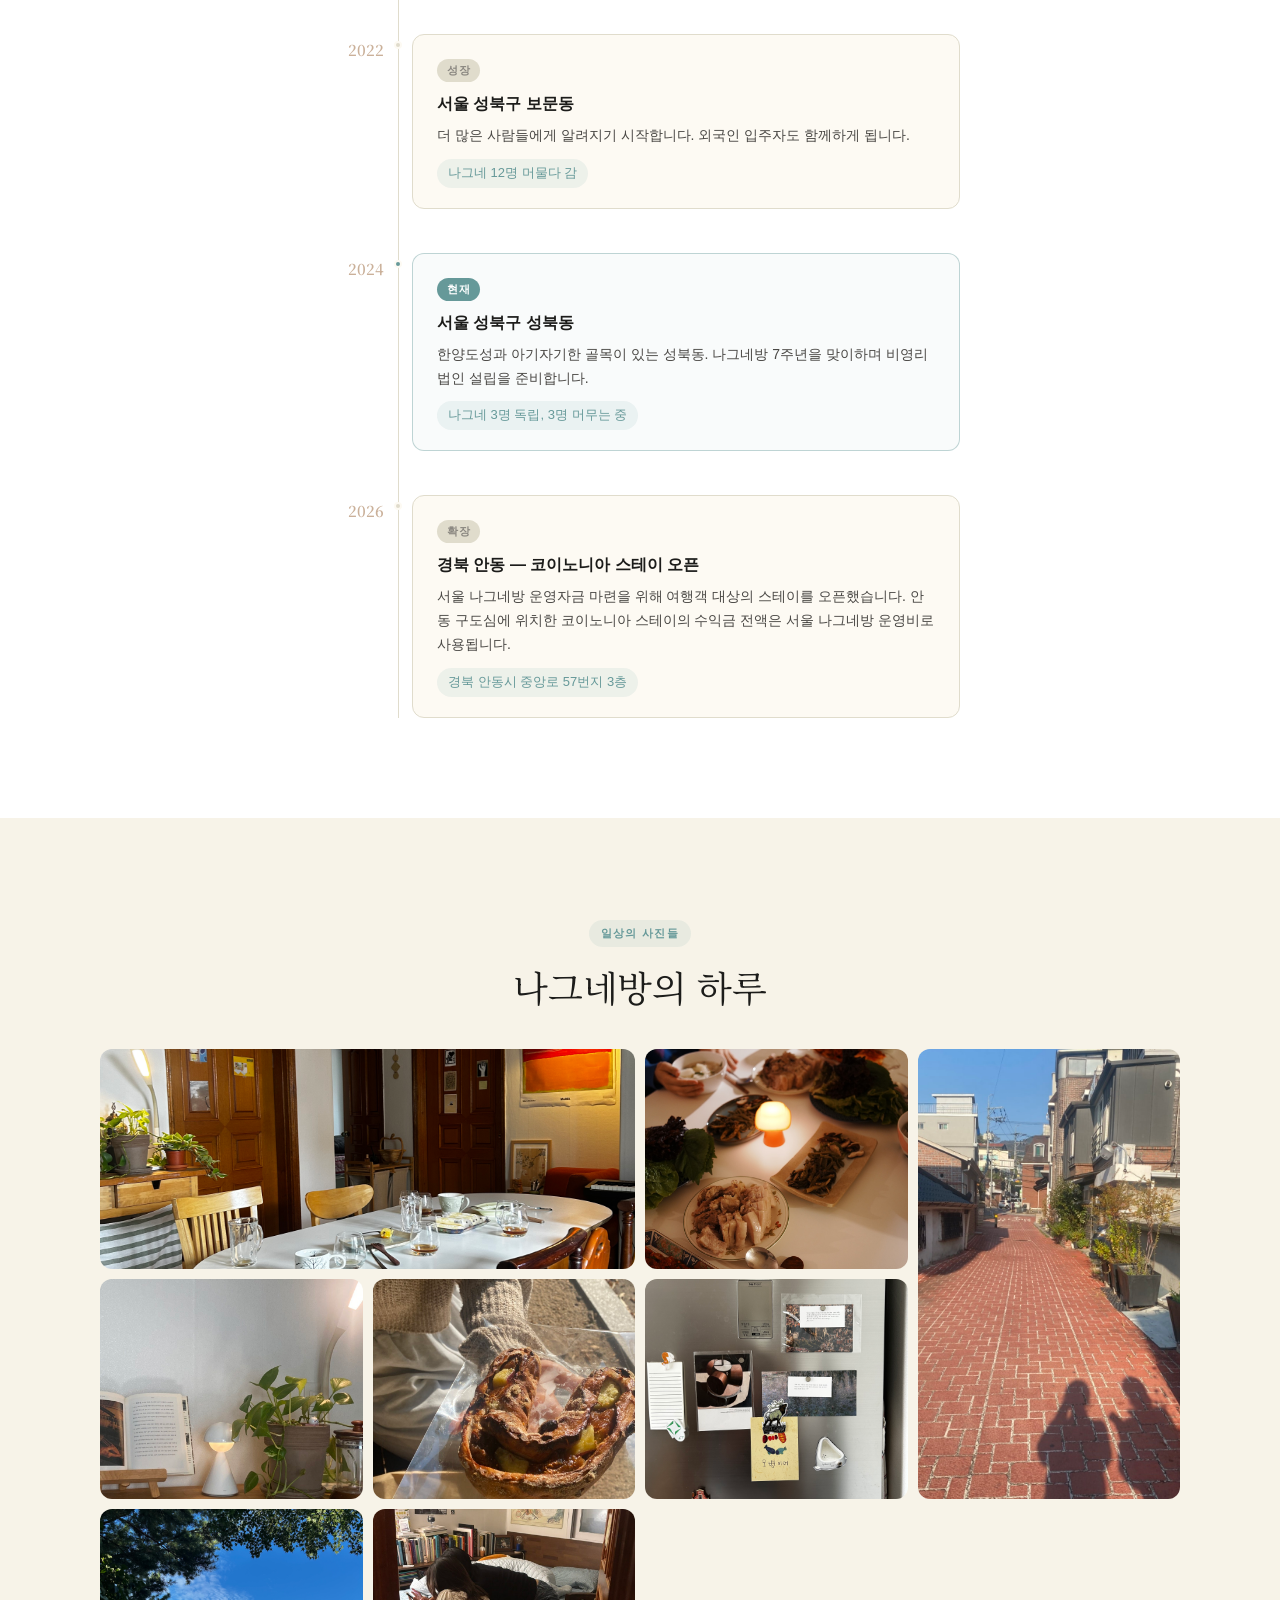
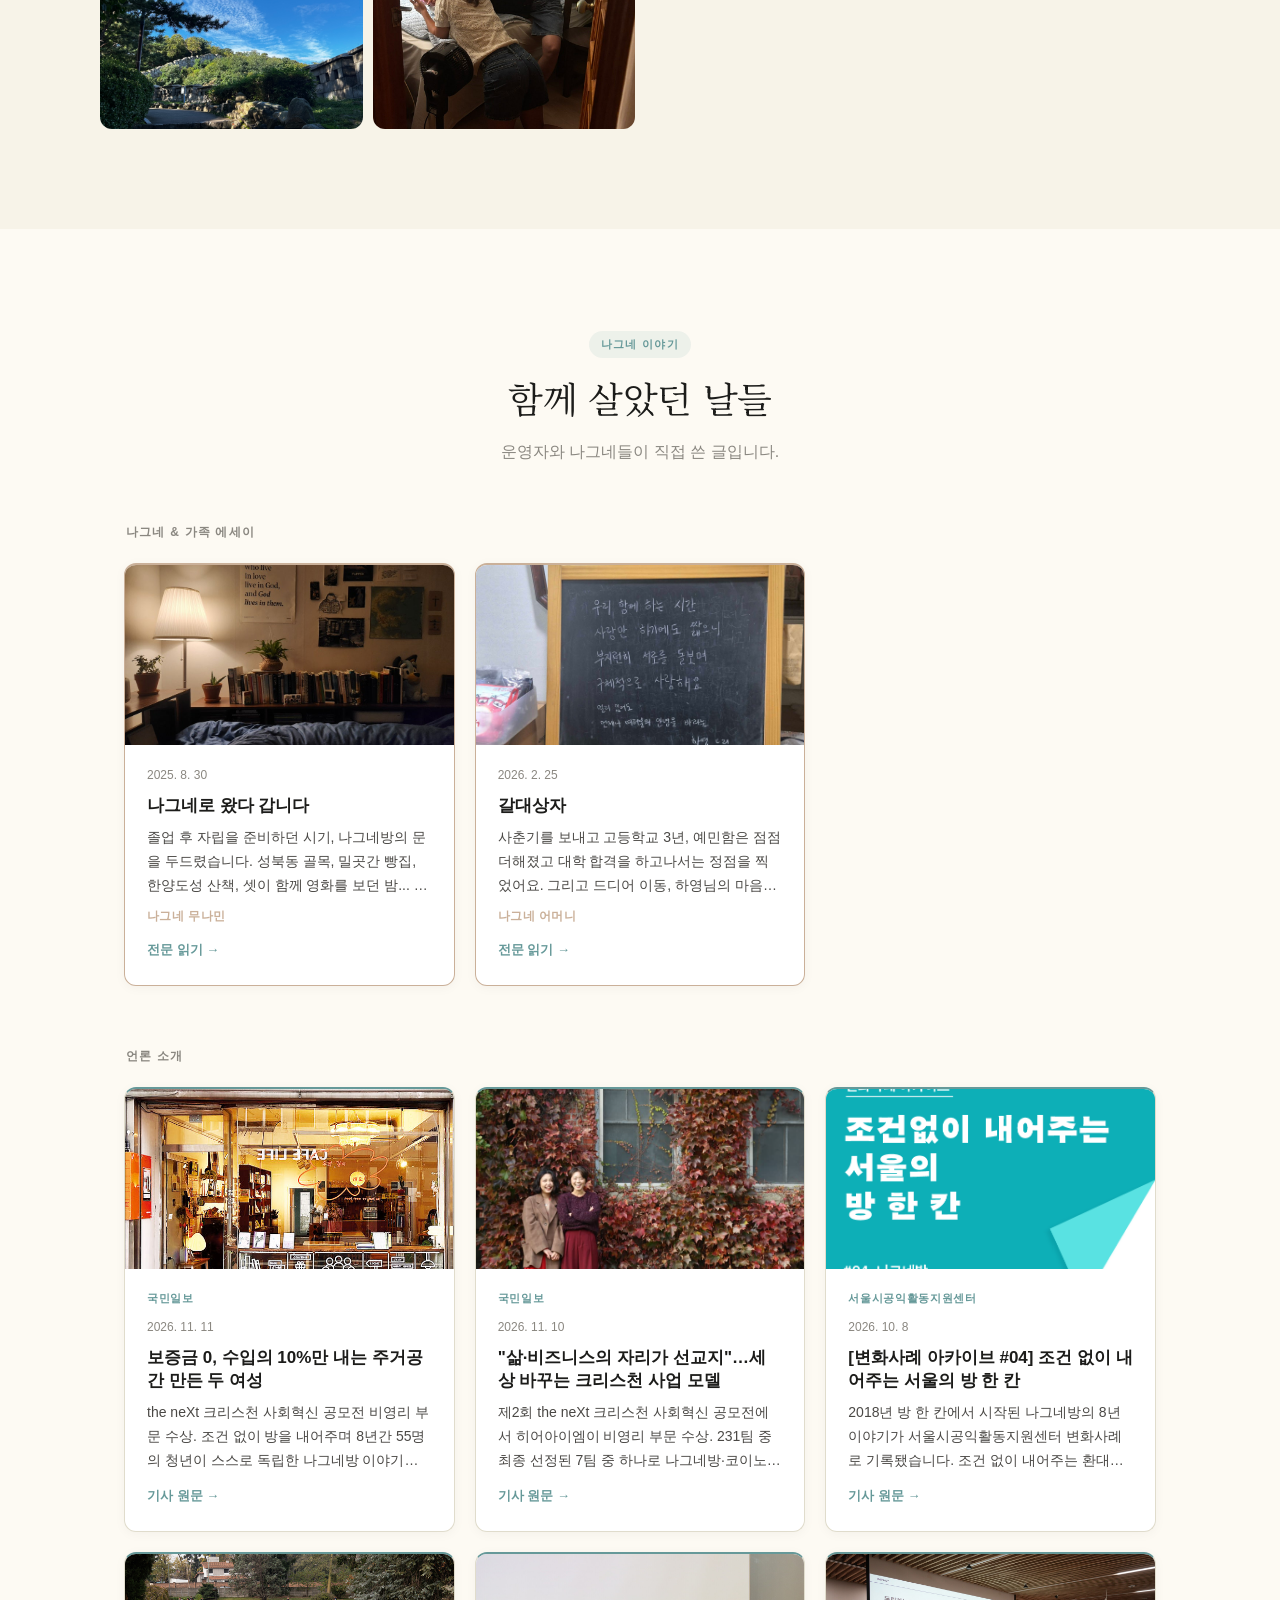
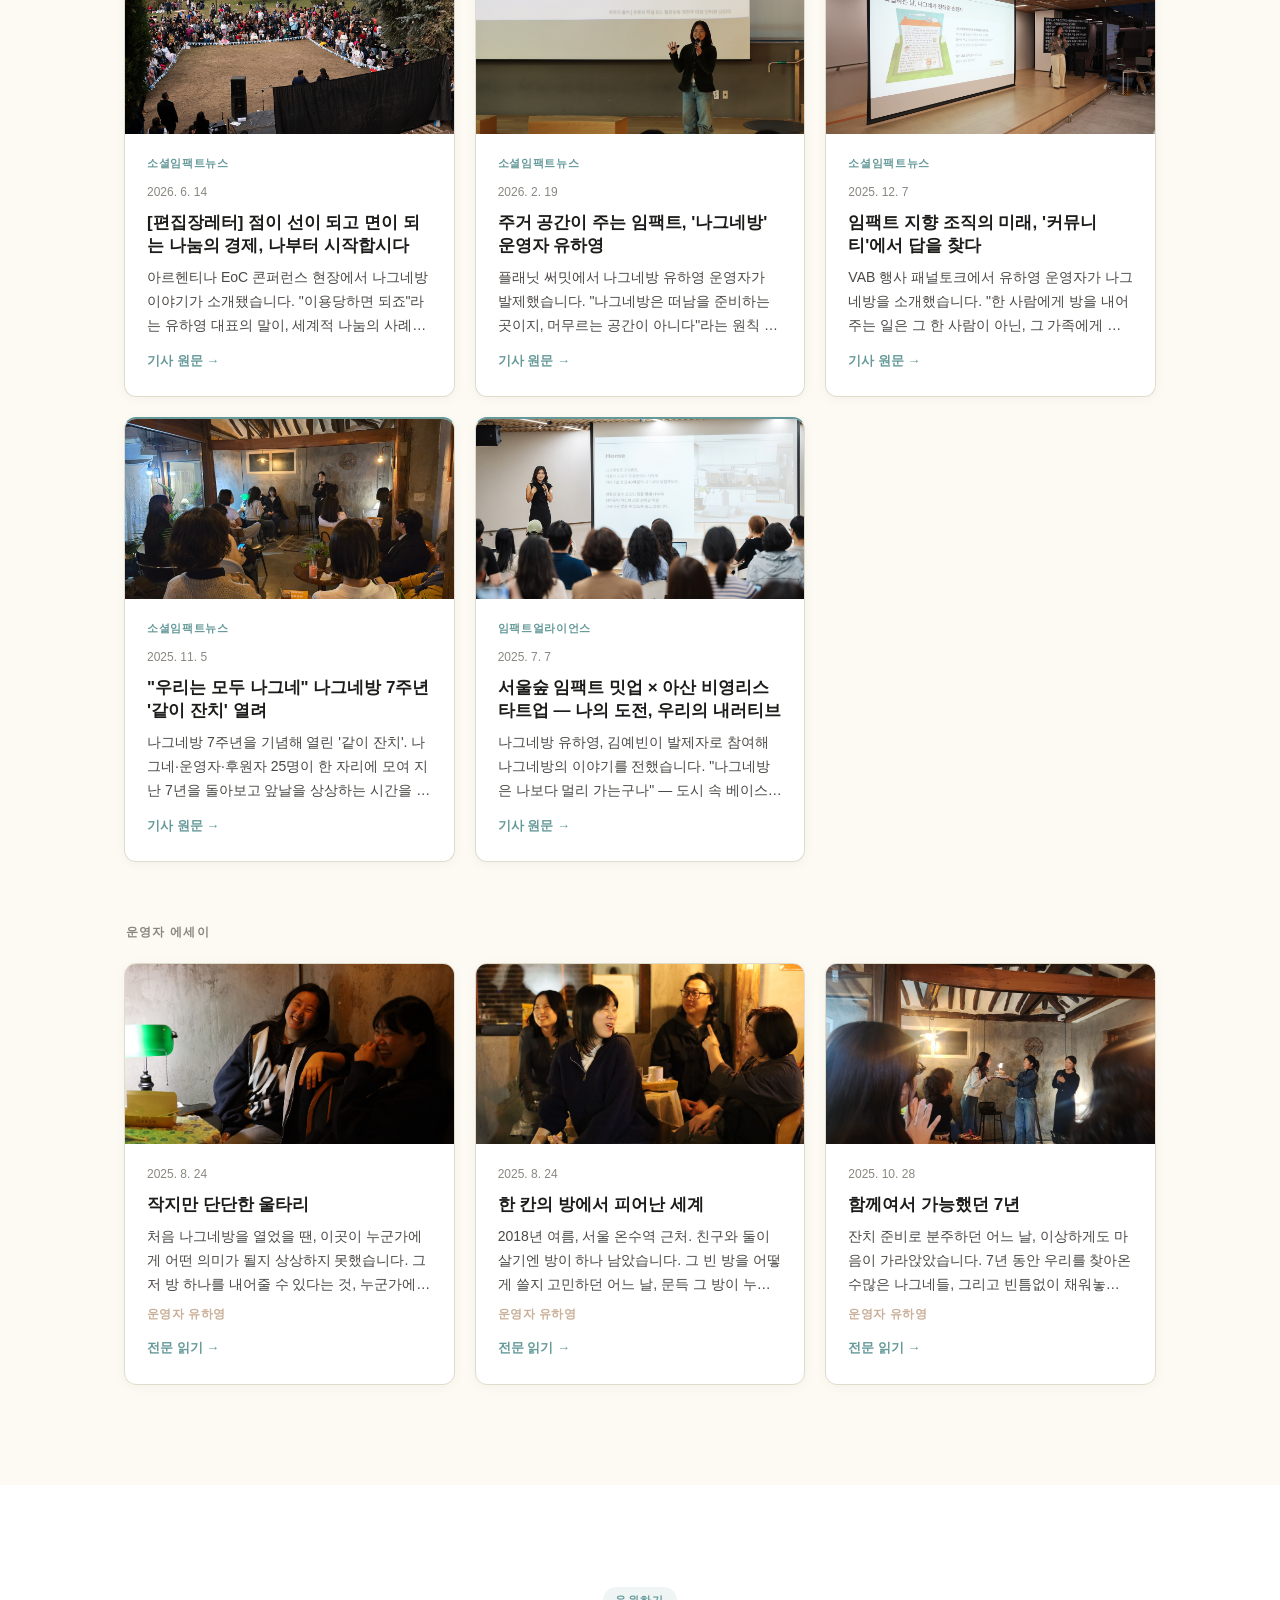
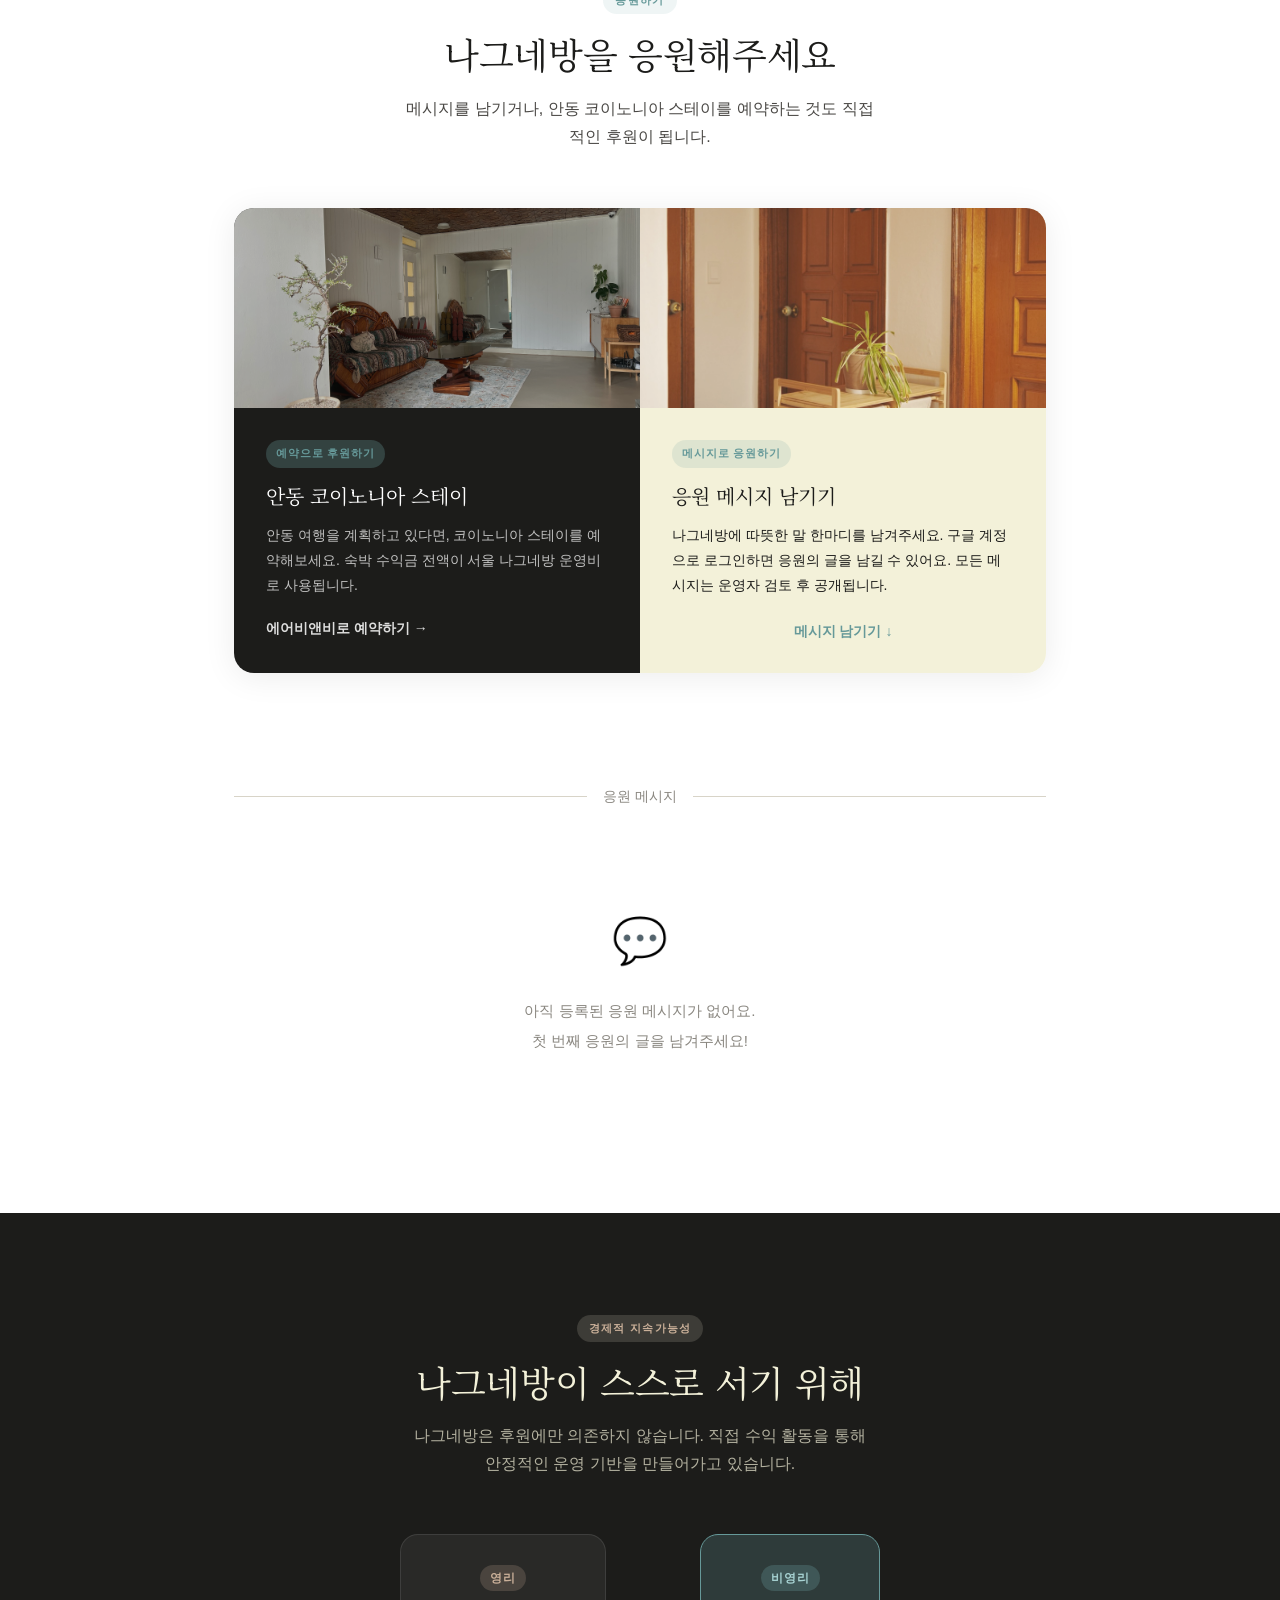
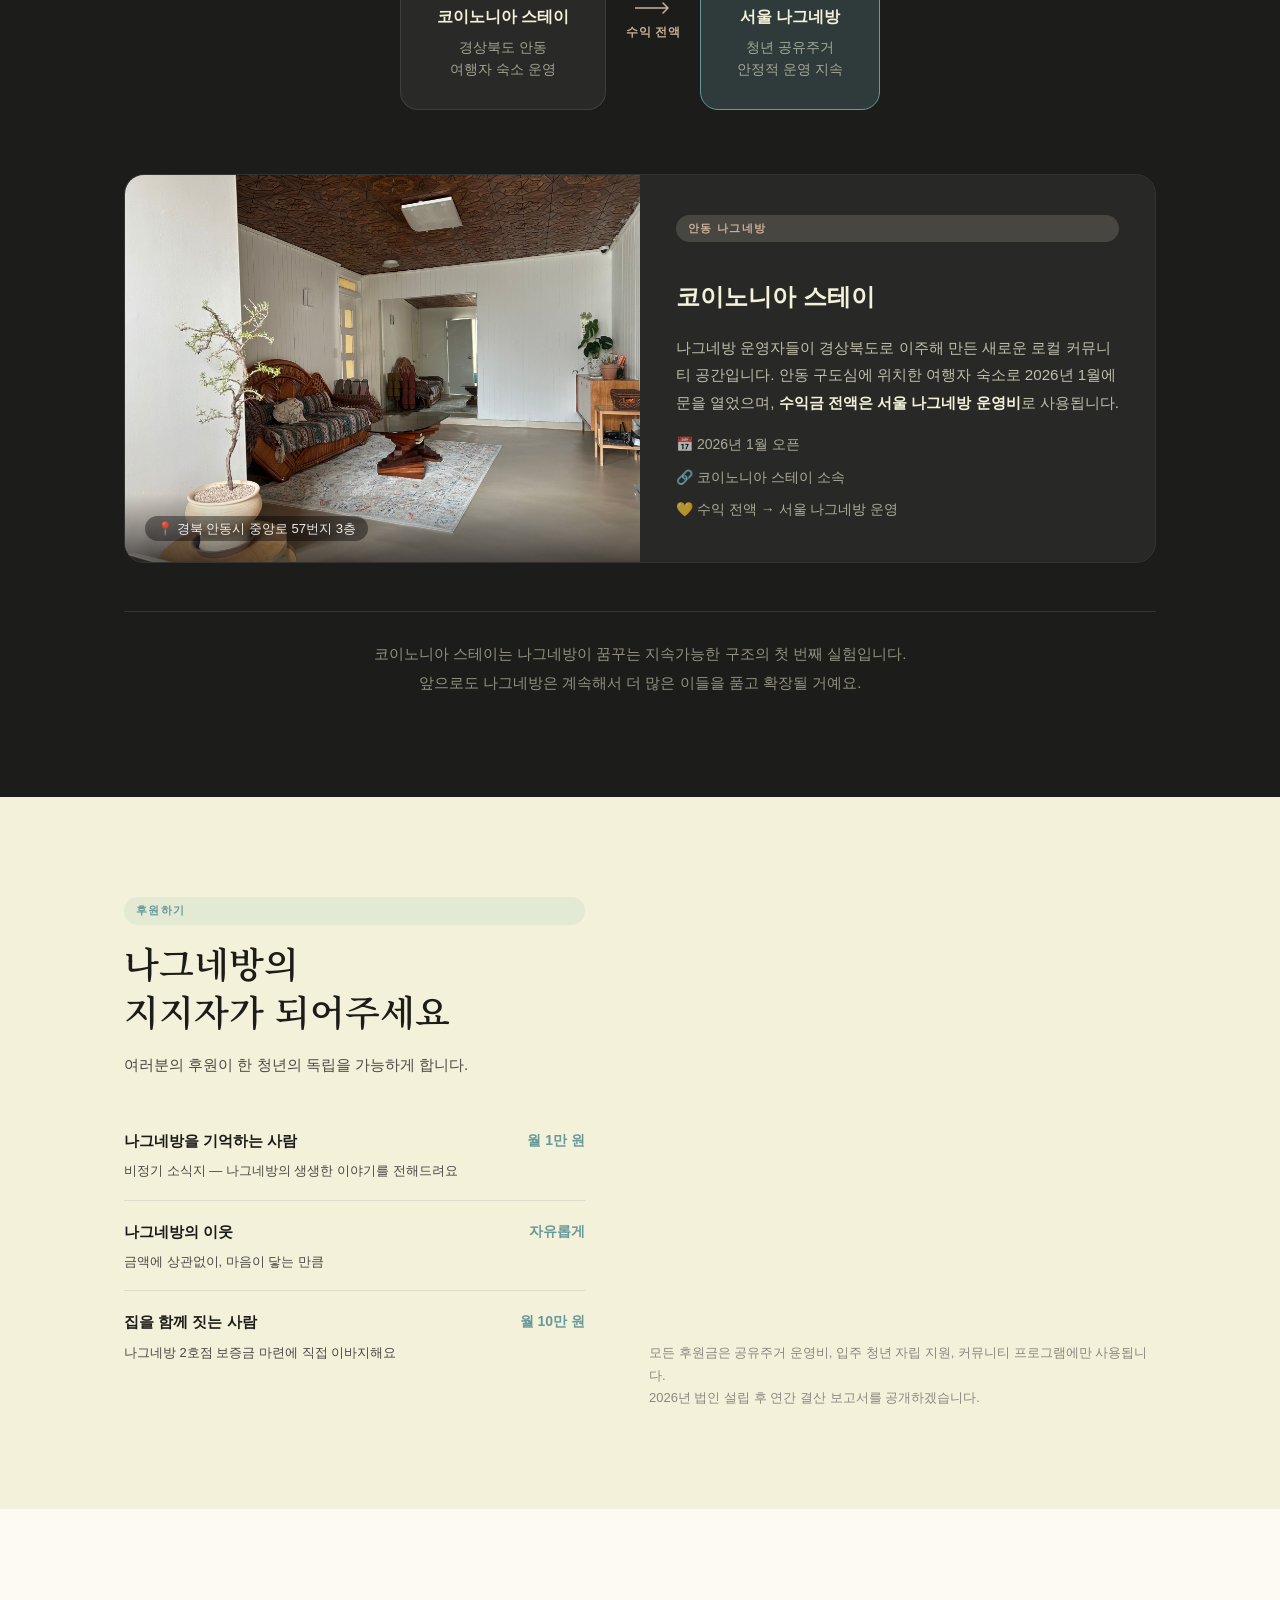
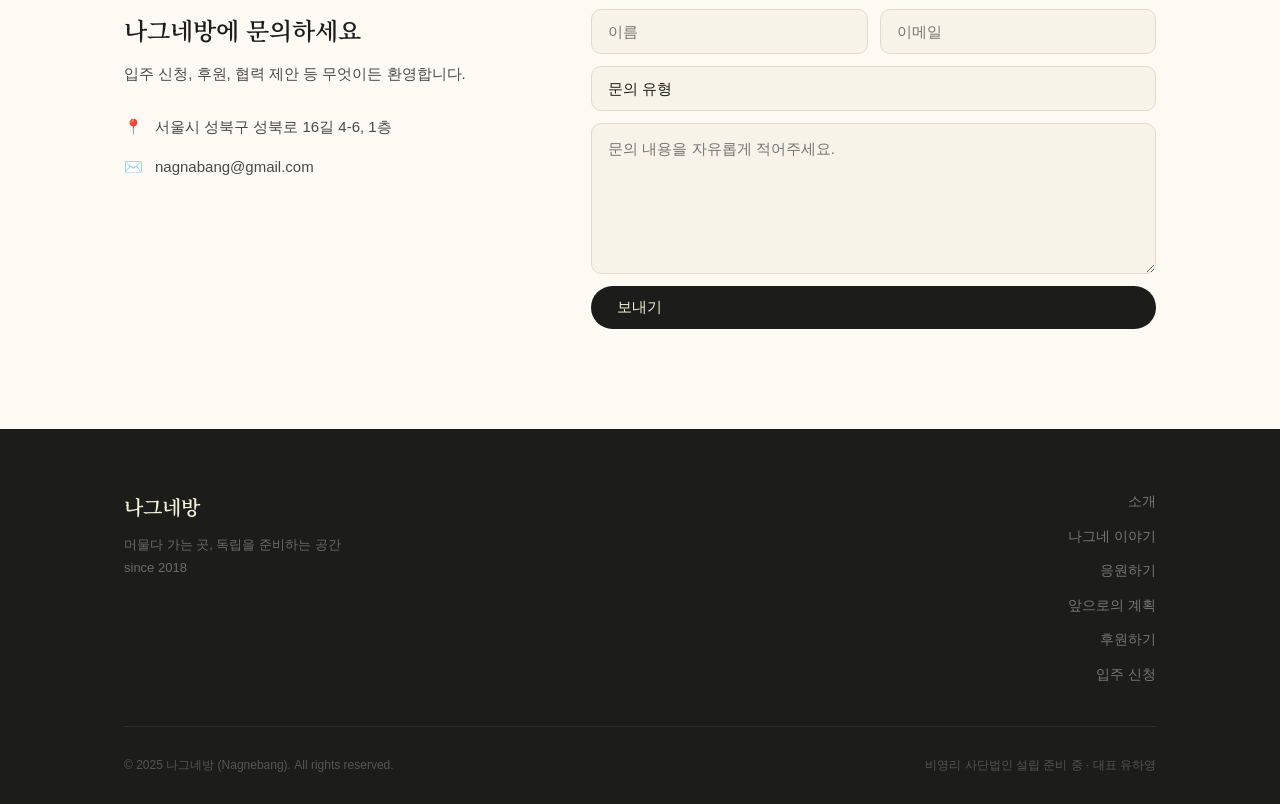
==== commit 565da04b: "국민일보 기사 2건 언론 소개 섹션에 추가 - 보증금 0, 수입의 10%만 내는 주거공간 만든 두 여성 (2026.11.11) - 삶·비즈니스의 자리가 선교지…세상 바꾸는 크리스천" ====
--- a/index.html
+++ b/index.html
@@ -275,6 +275,26 @@
       <!-- 언론 소개 -->
       <div class="story-label" style="margin-top:60px">언론 소개</div>
       <div class="essays-grid press-grid">
+        <a class="essay-card press fade-up visible" href="https://www.kmib.co.kr/article/view.asp?arcid=20261110501949" target="_blank" rel="noopener noreferrer">
+          <div class="essay-thumb"><img src="images/press-kukmin1.jpg" alt="" loading="lazy" /></div>
+          <div class="essay-body">
+            <span class="press-source">국민일보</span>
+            <span class="essay-date">2026. 11. 11</span>
+            <h3>보증금 0, 수입의 10%만 내는 주거공간 만든 두 여성</h3>
+            <p class="essay-preview">the neXt 크리스천 사회혁신 공모전 비영리 부문 수상. 조건 없이 방을 내어주며 8년간 55명의 청년이 스스로 독립한 나그네방 이야기가 소개됐습니다.</p>
+            <span class="essay-more">기사 원문 →</span>
+          </div>
+        </a>
+        <a class="essay-card press fade-up visible" href="https://www.kmib.co.kr/article/view.asp?arcid=20261110501707" target="_blank" rel="noopener noreferrer">
+          <div class="essay-thumb"><img src="images/press-kukmin2.jpg" alt="" loading="lazy" /></div>
+          <div class="essay-body">
+            <span class="press-source">국민일보</span>
+            <span class="essay-date">2026. 11. 10</span>
+            <h3>"삶·비즈니스의 자리가 선교지"…세상 바꾸는 크리스천 사업 모델</h3>
+            <p class="essay-preview">제2회 the neXt 크리스천 사회혁신 공모전에서 히어아이엠이 비영리 부문 수상. 231팀 중 최종 선정된 7팀 중 하나로 나그네방·코이노니아 사역이 소개됐습니다.</p>
+            <span class="essay-more">기사 원문 →</span>
+          </div>
+        </a>
         <a class="essay-card press fade-up visible" href="https://www.seoulpa.kr/home/kor/M394483893/archive/information/view.do?idx=cb00d1a0008a85e71a41b8741facbffe5250834035af2f21c05d8c032e5ed3e1&searchValue1=0&searchKeyword=&eSearchValue3=&eSearchValue2=&searchValue10=A&pageIndex=1" target="_blank" rel="noopener noreferrer">
           <div class="essay-thumb"><img src="images/press-seoulpa.png" alt="" loading="lazy" /></div>
           <div class="essay-body">
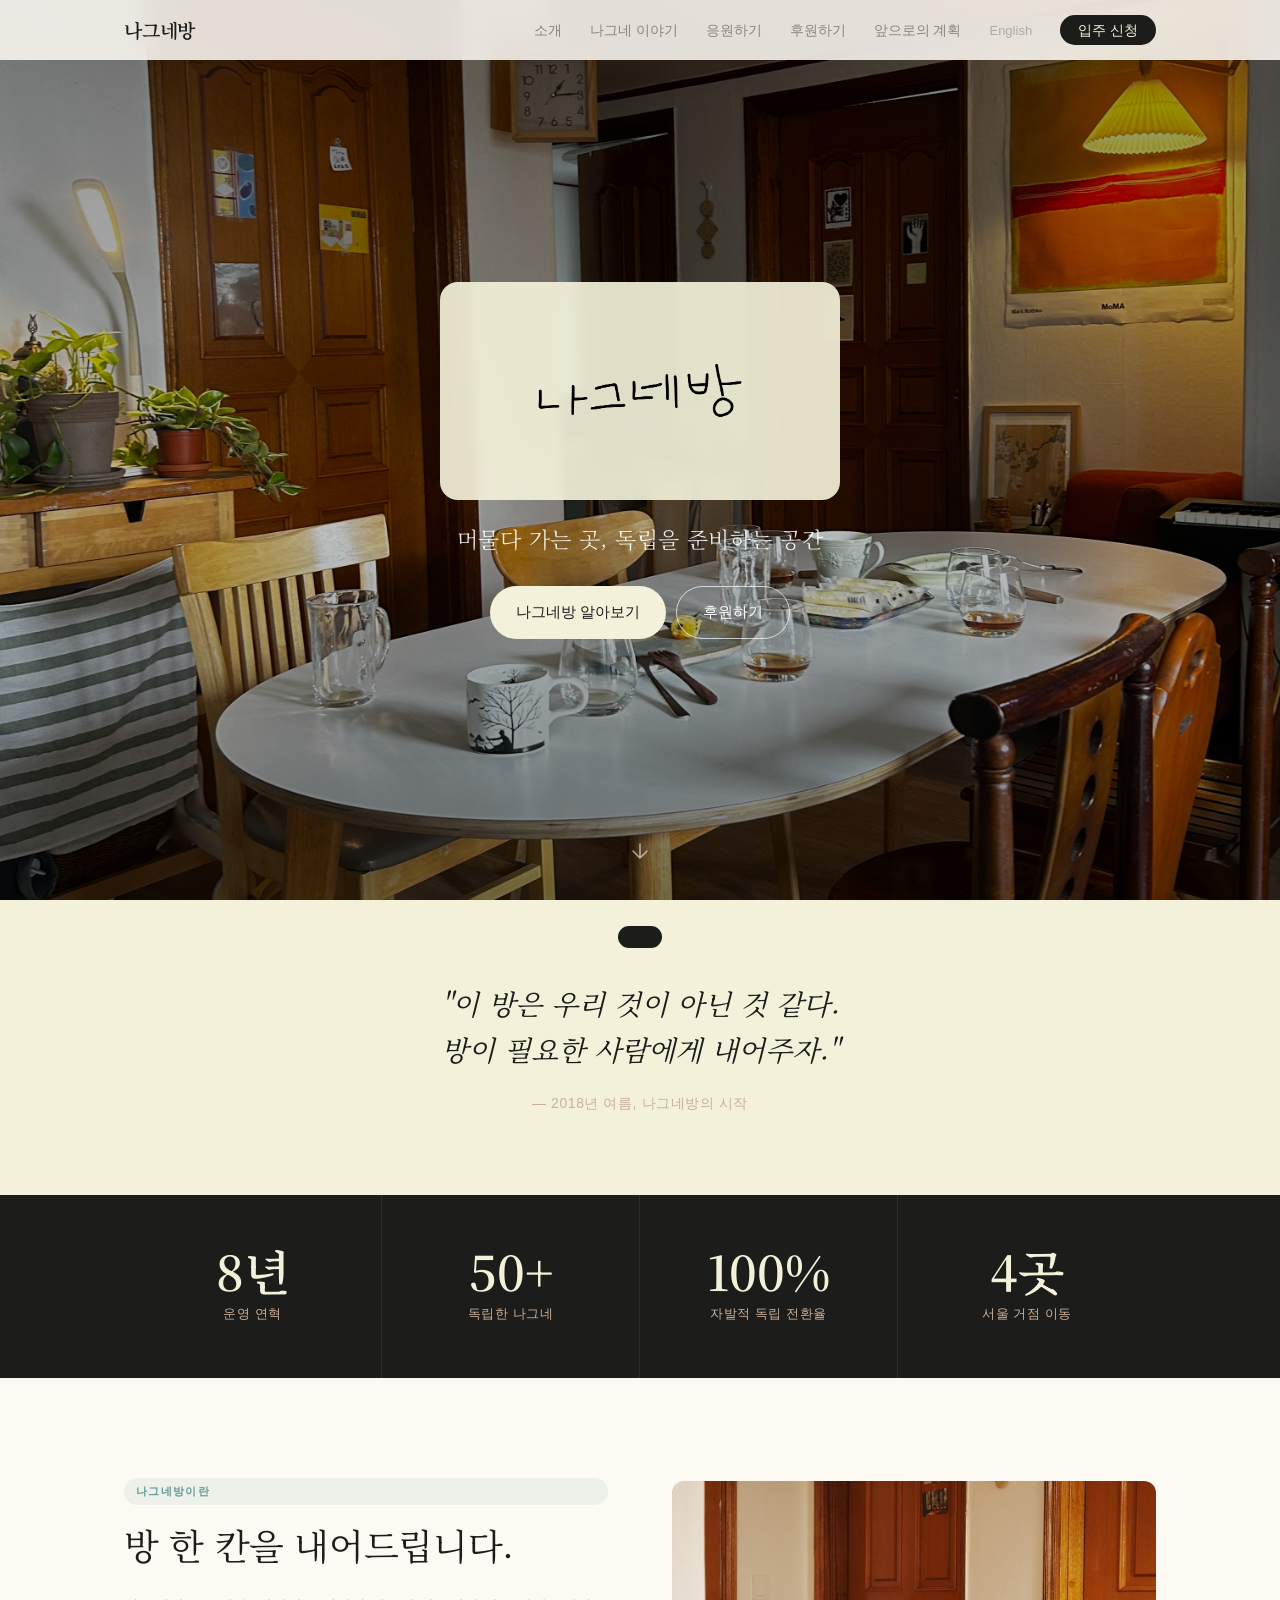
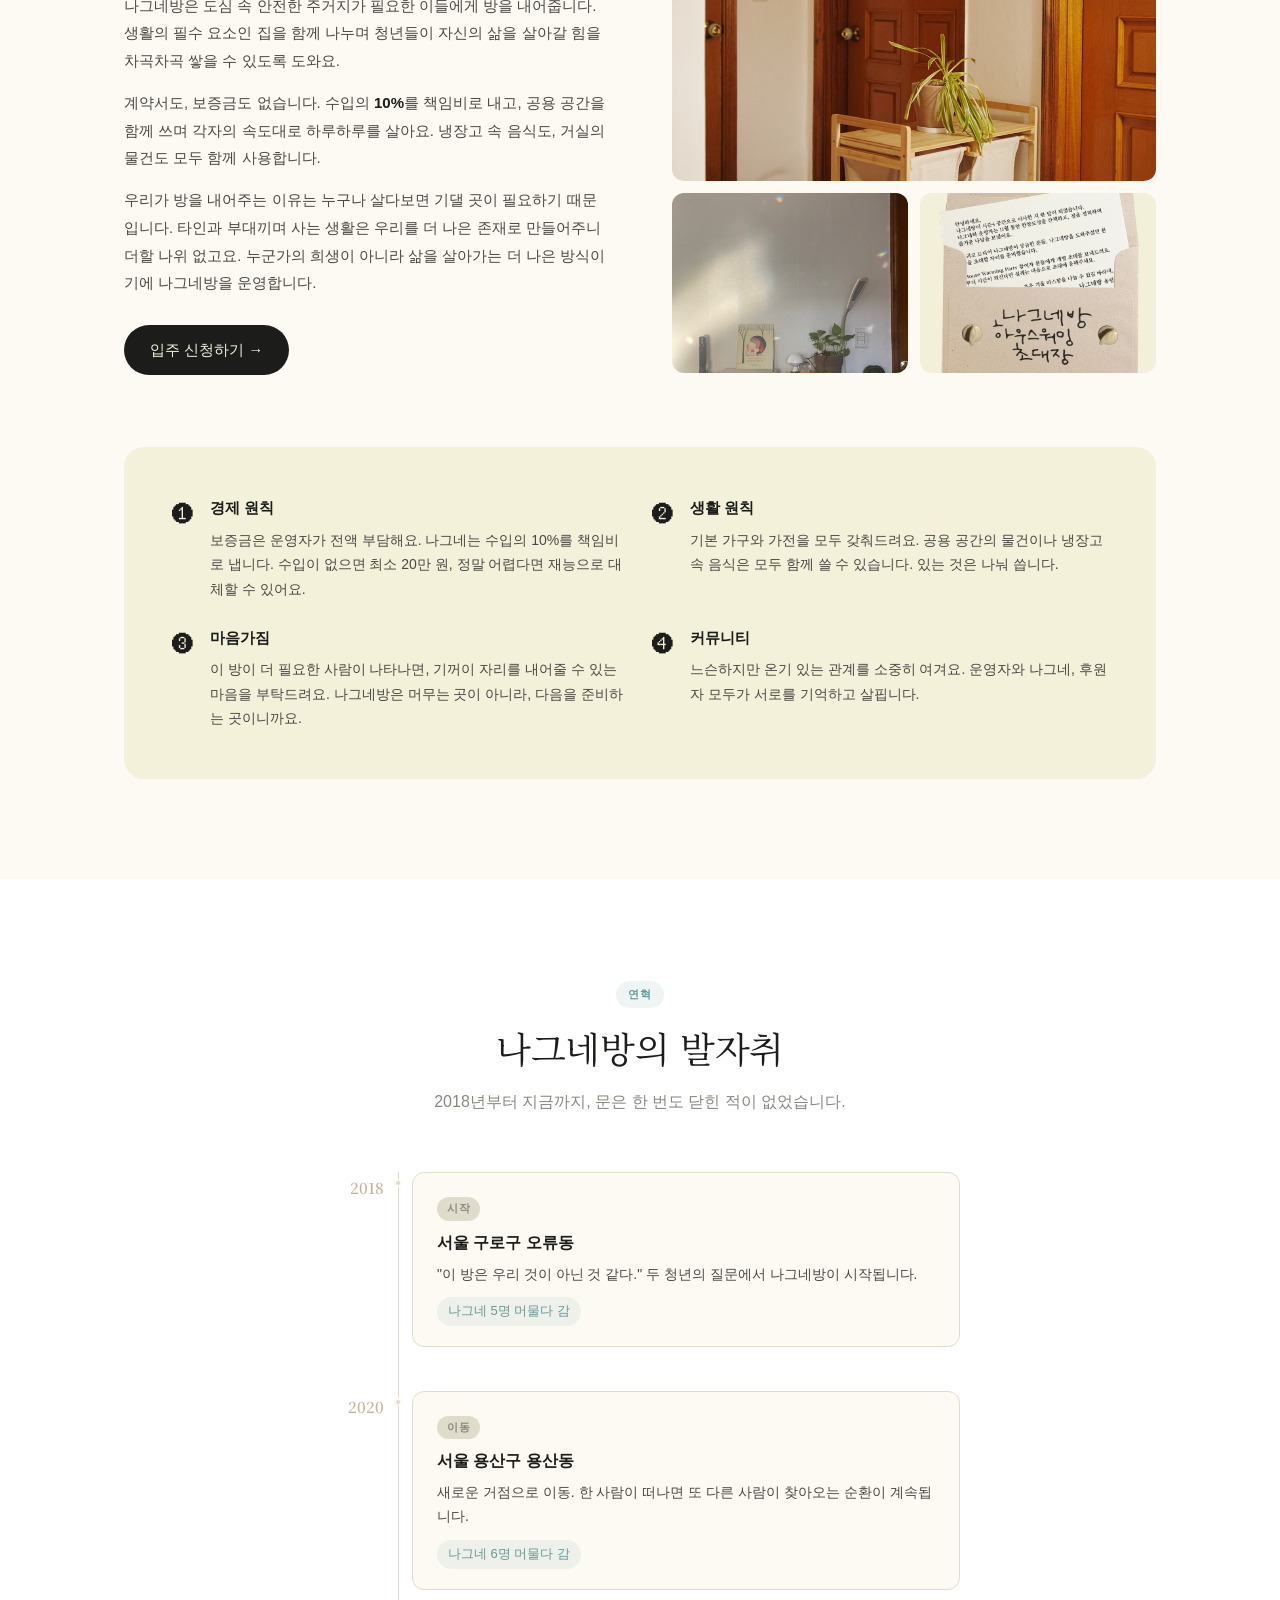
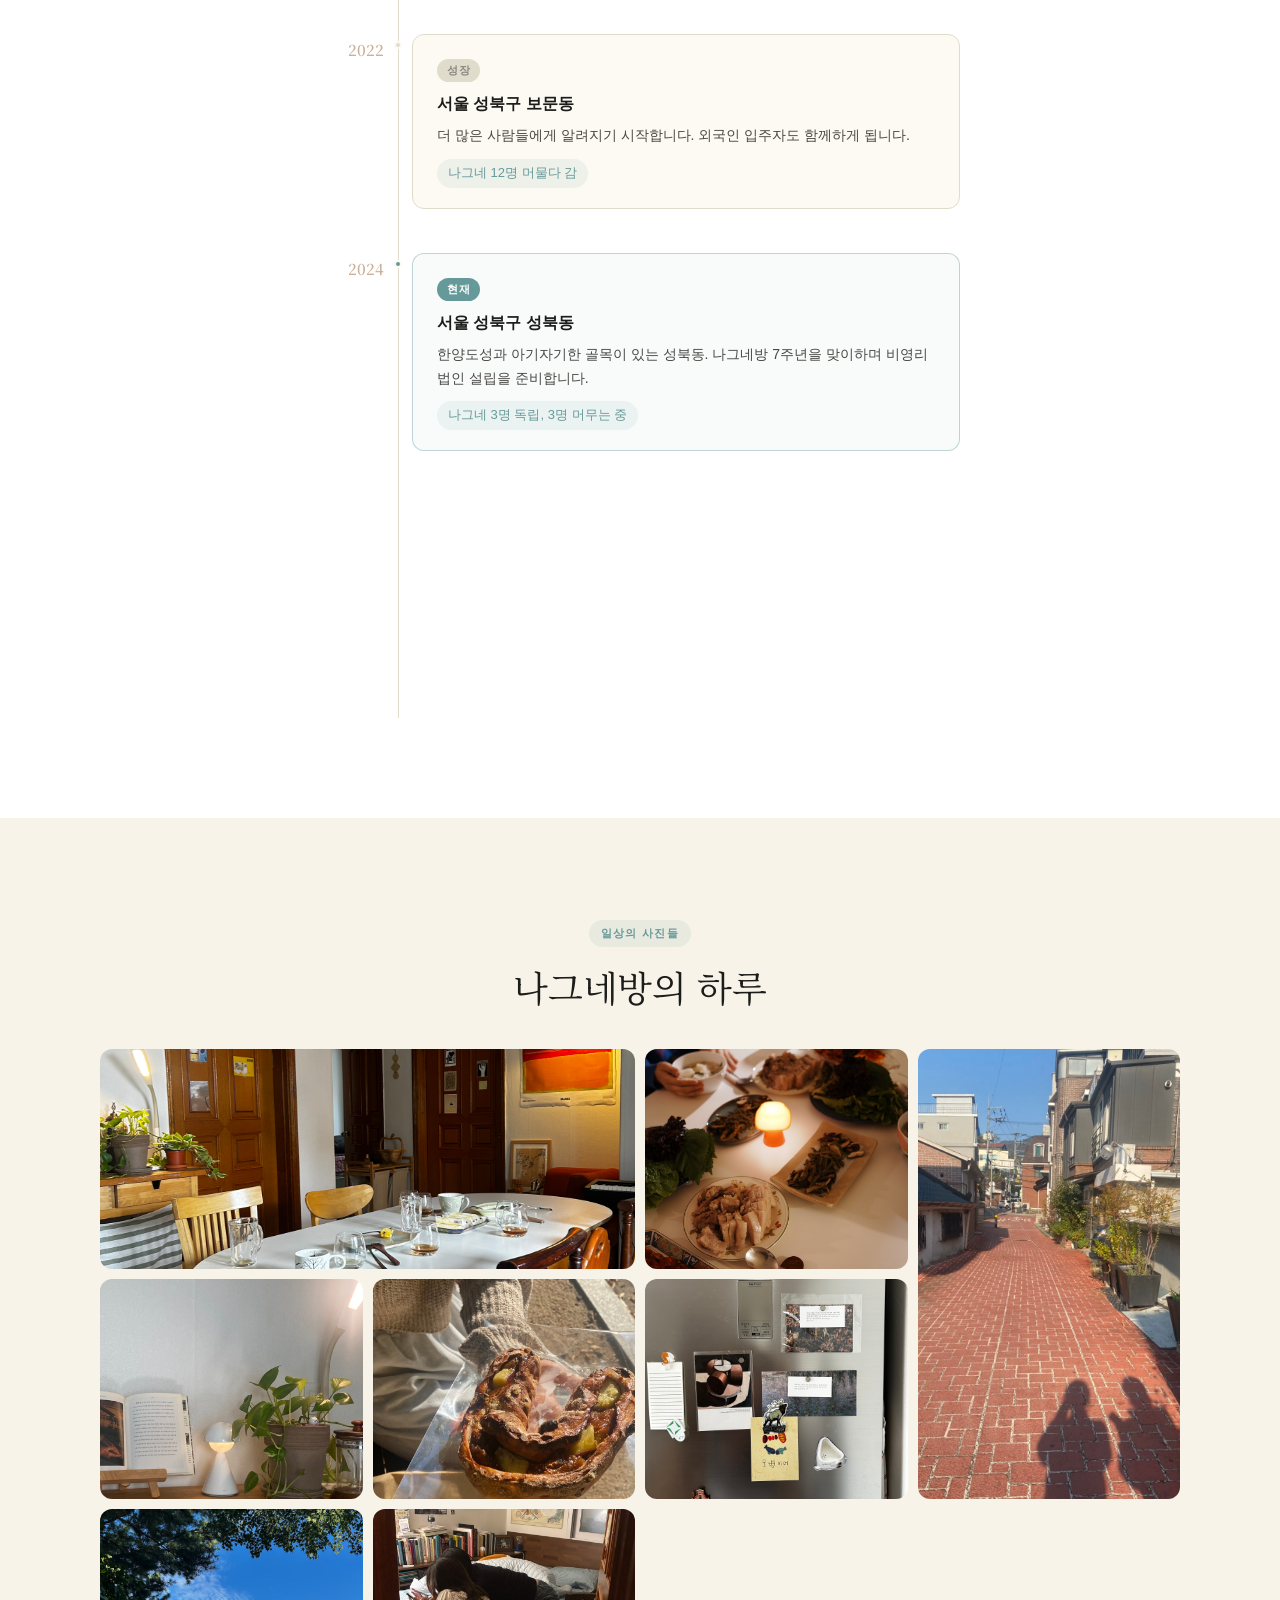
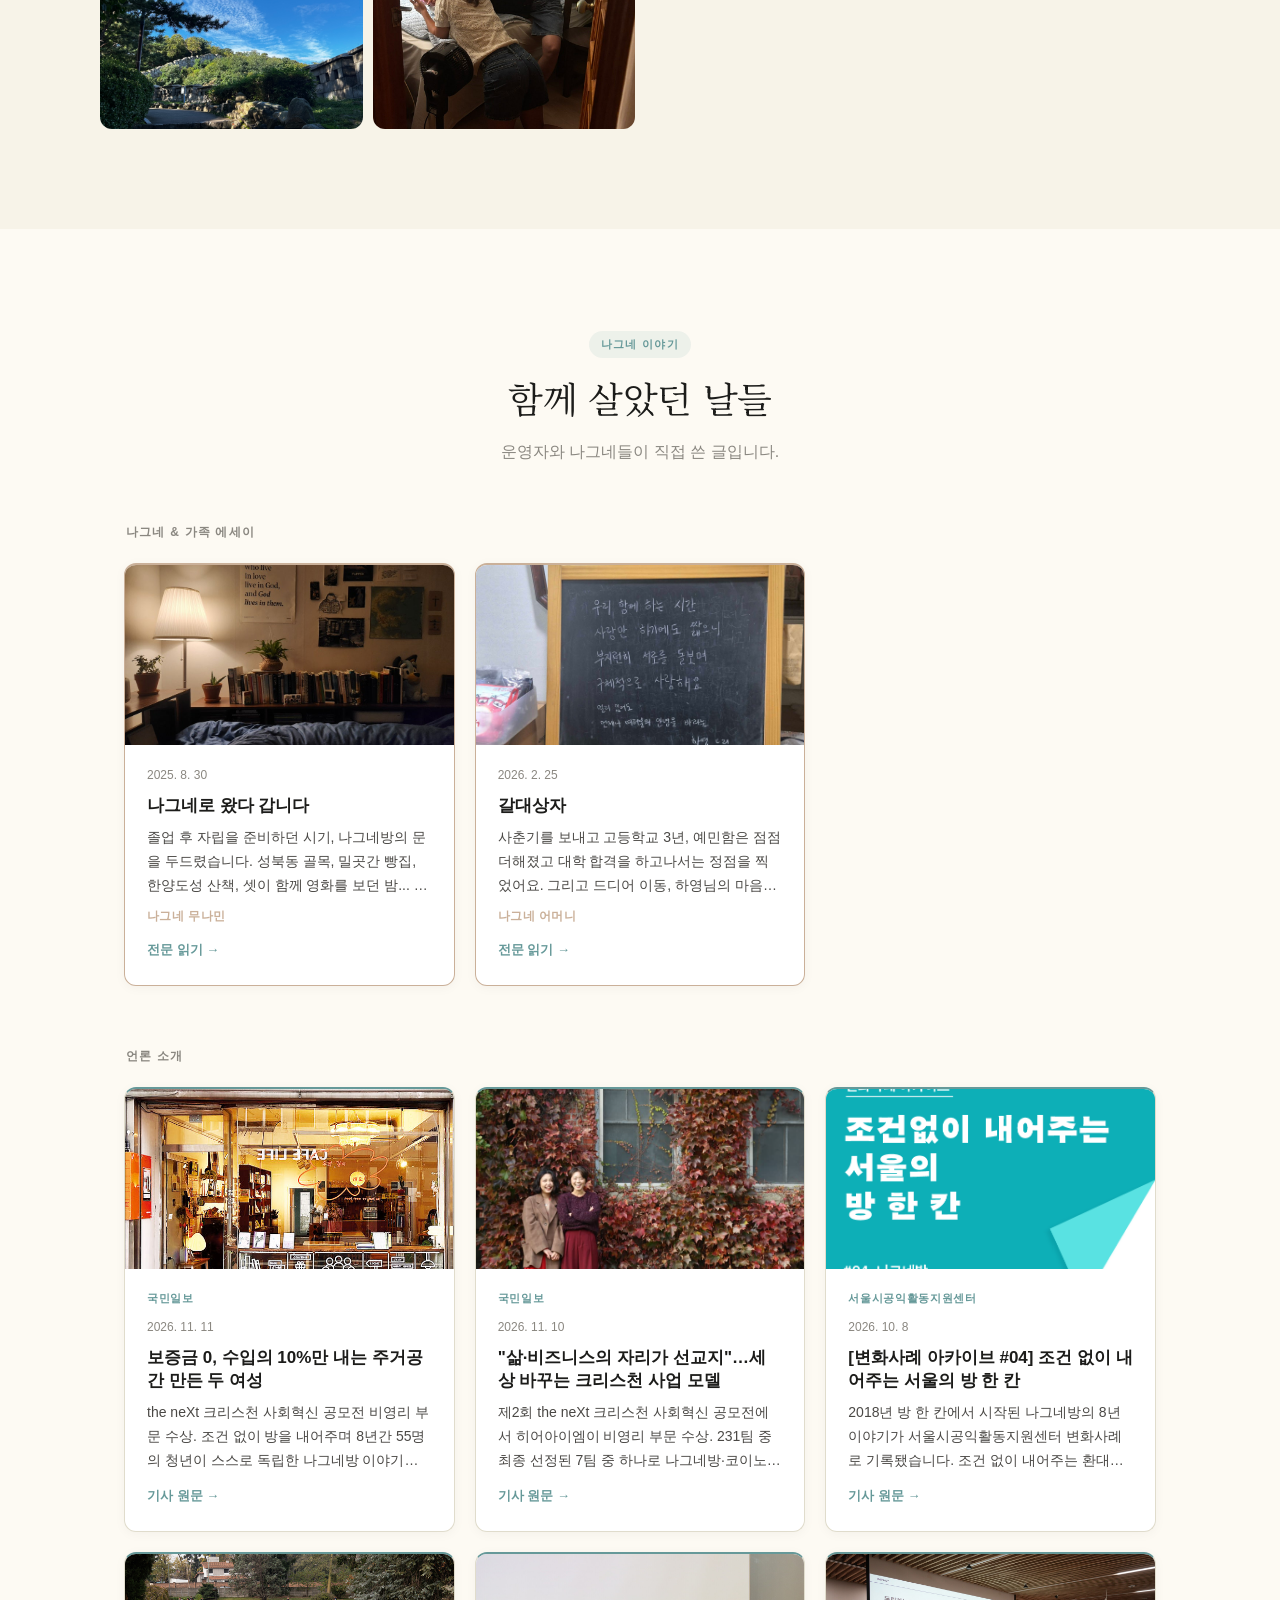
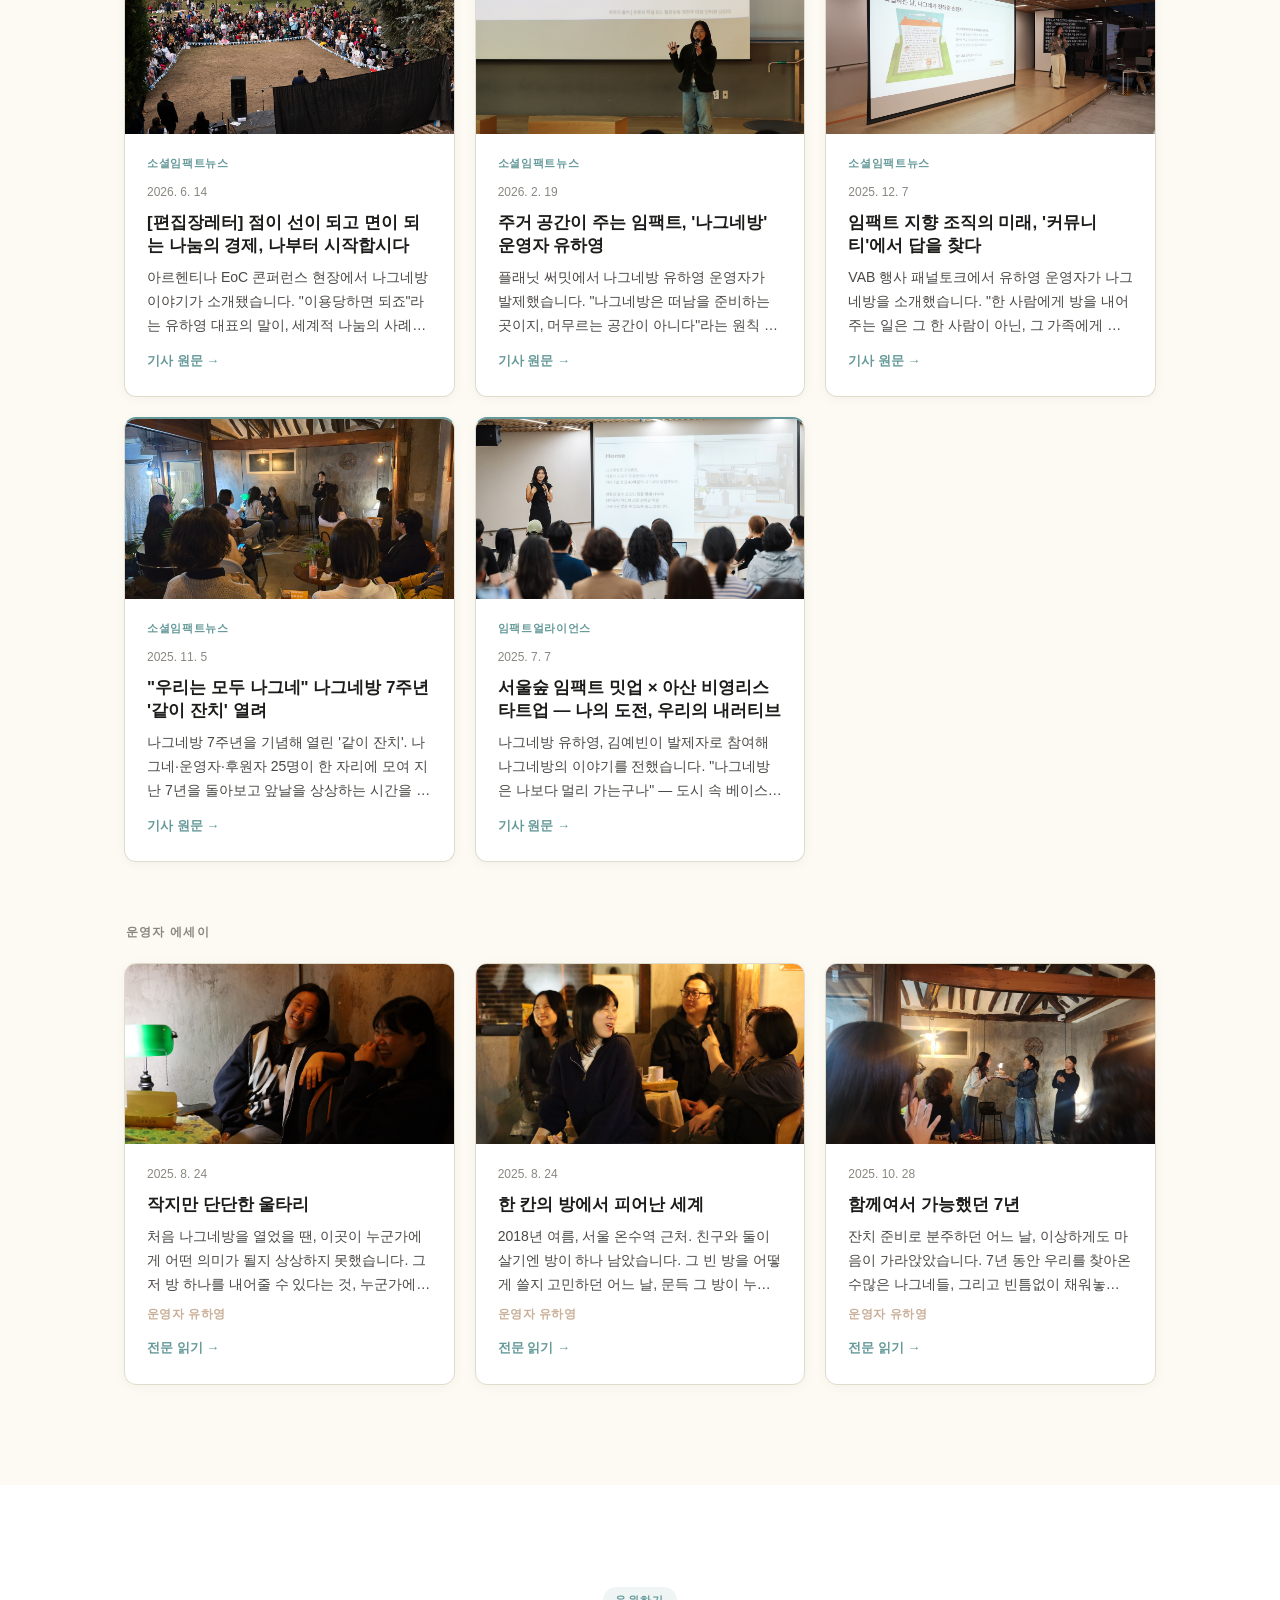
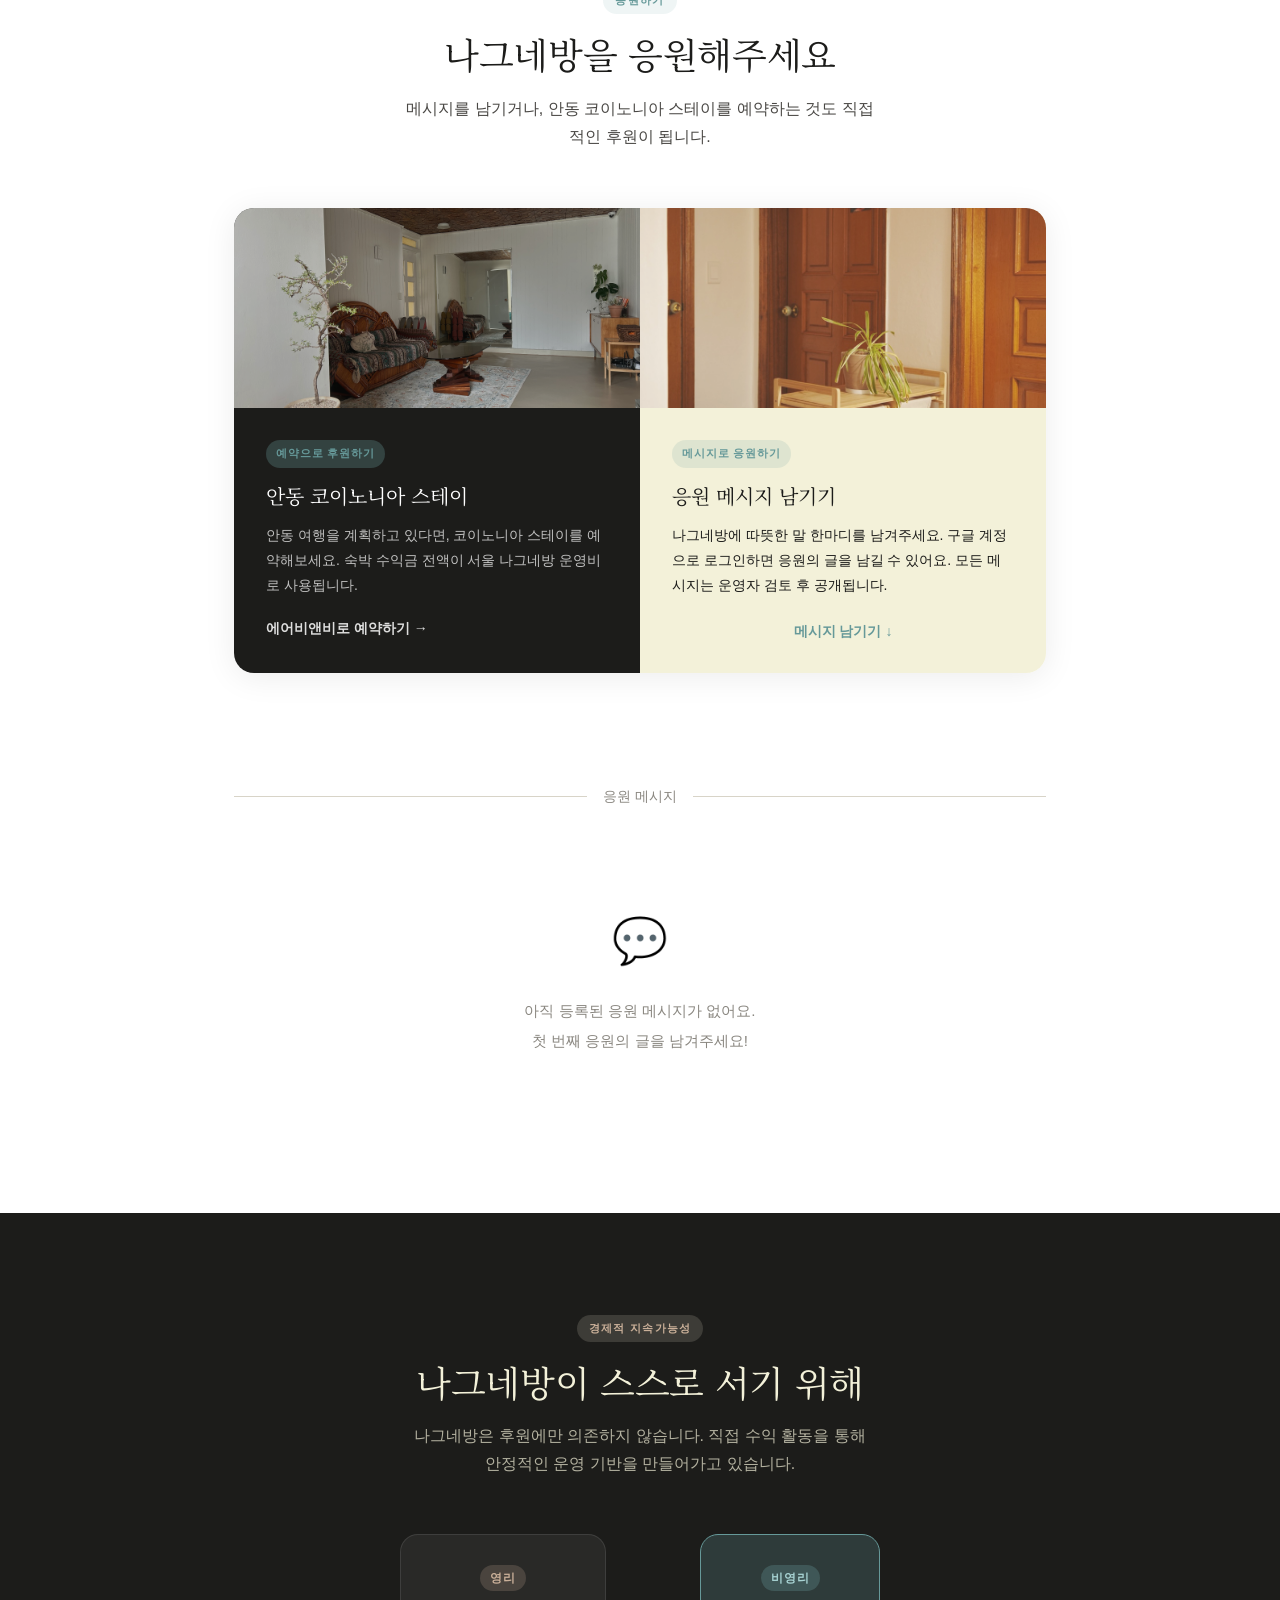
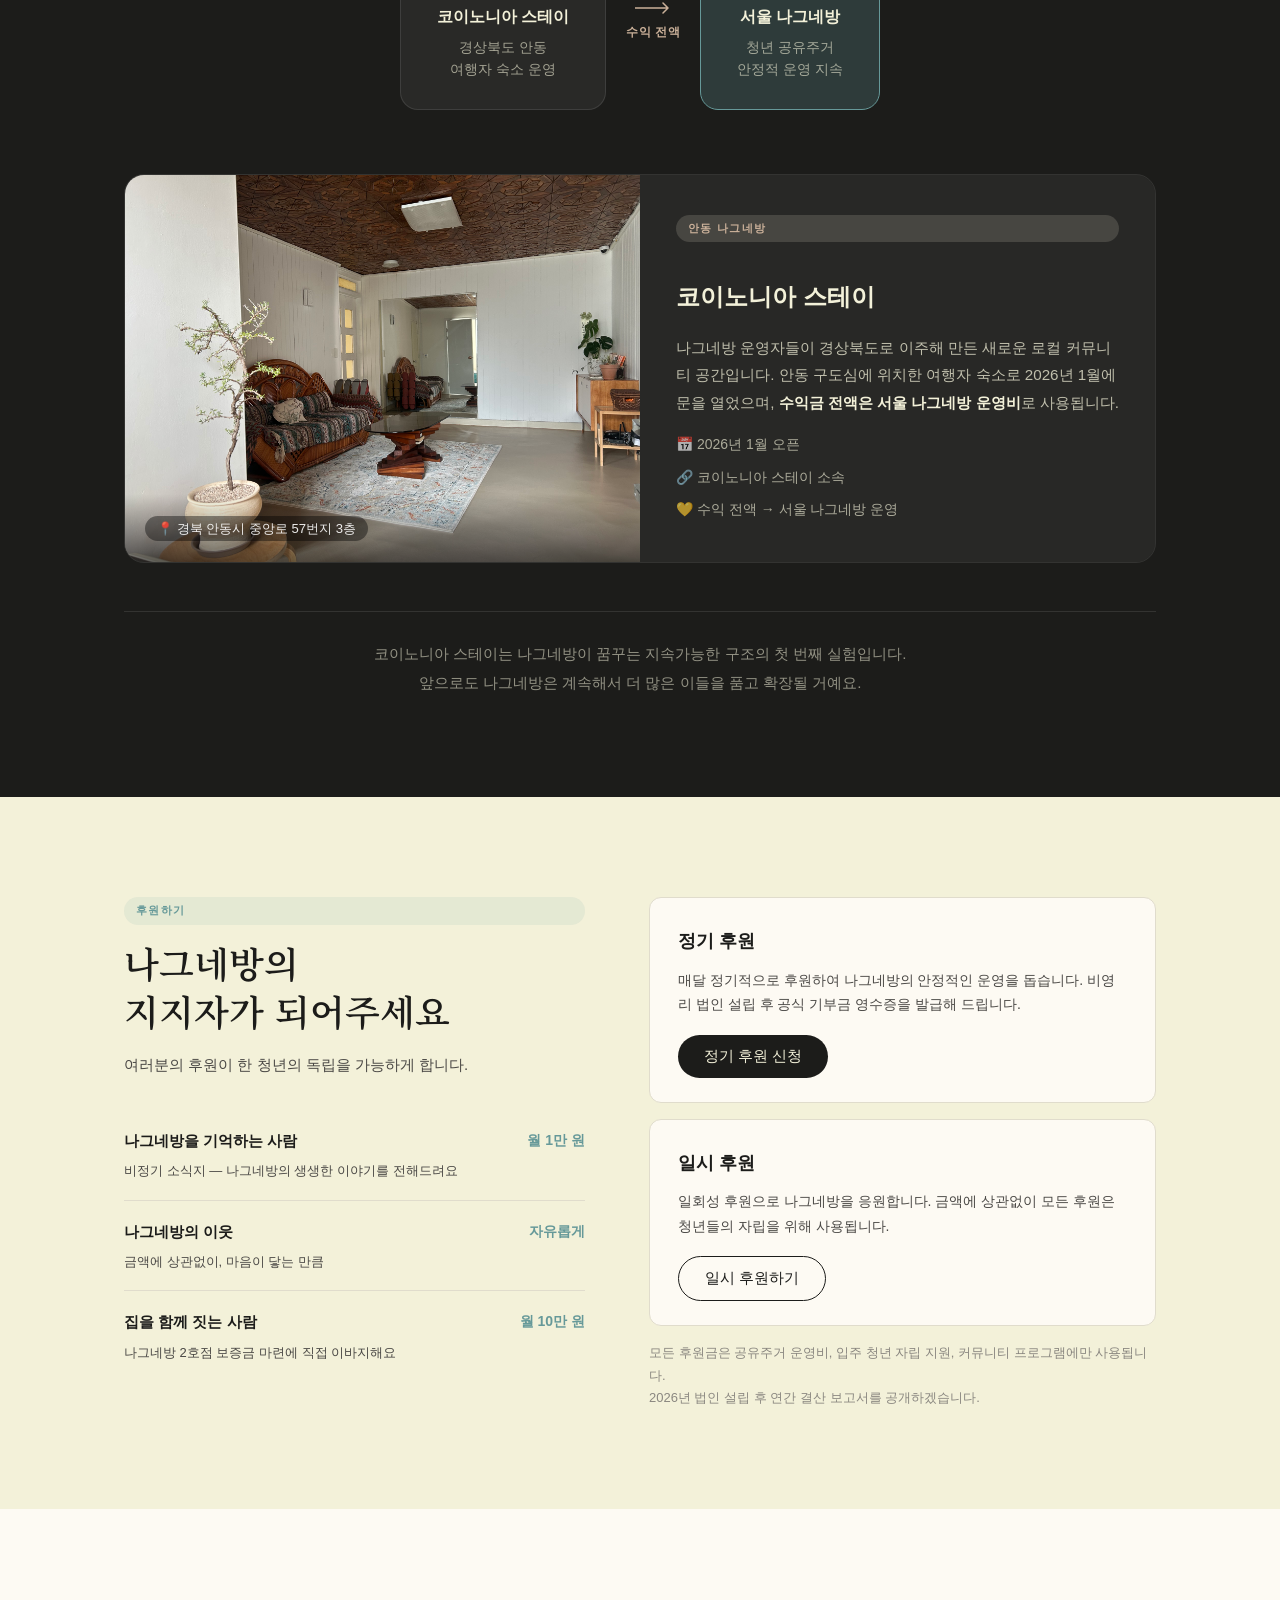
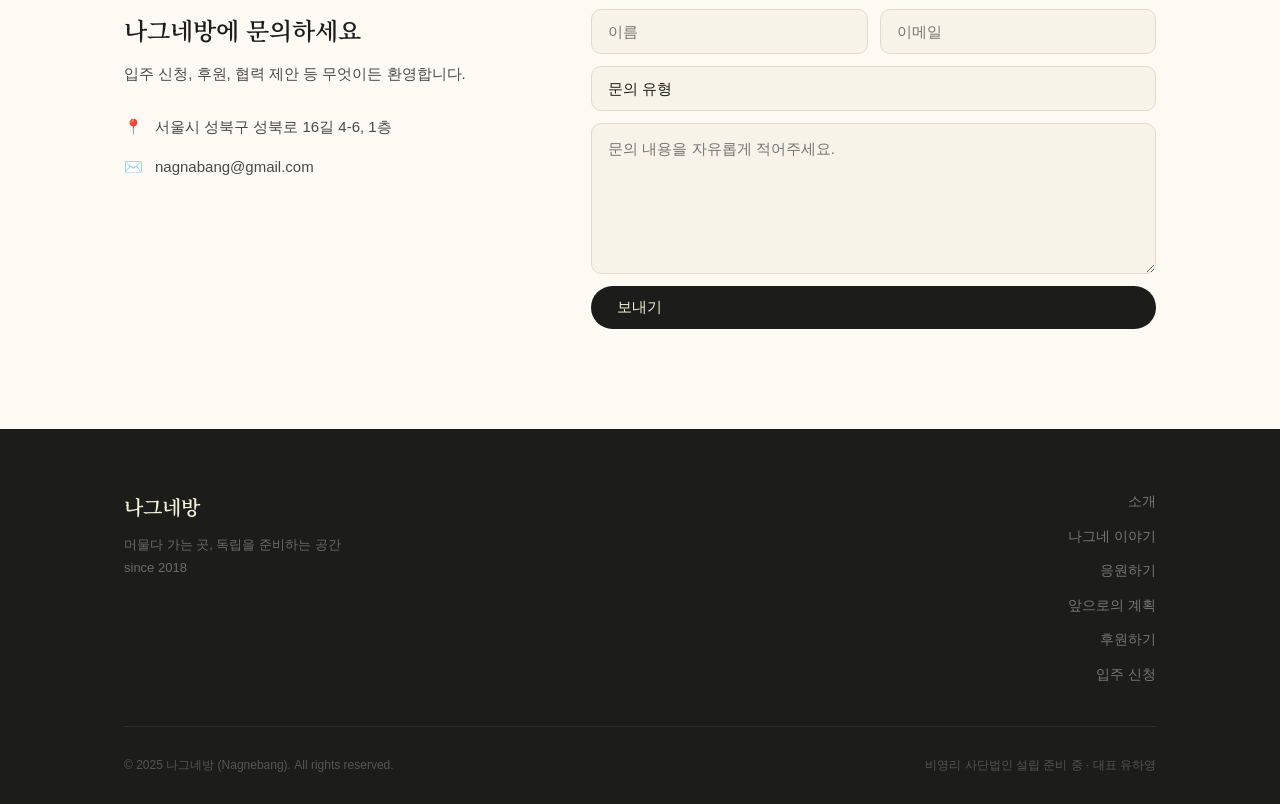
==== commit a257e218: "국민일보 기사 링크 URL 수정 Co-Authored-By: Claude Sonnet 4.6 <noreply@anthropic.com>" ====
--- a/index.html
+++ b/index.html
@@ -275,7 +275,7 @@
       <!-- 언론 소개 -->
       <div class="story-label" style="margin-top:60px">언론 소개</div>
       <div class="essays-grid press-grid">
-        <a class="essay-card press fade-up visible" href="https://www.kmib.co.kr/article/view.asp?arcid=20261110501949" target="_blank" rel="noopener noreferrer">
+        <a class="essay-card press fade-up visible" href="https://www.kmib.co.kr/article/20261110501949" target="_blank" rel="noopener noreferrer">
           <div class="essay-thumb"><img src="images/press-kukmin1.jpg" alt="" loading="lazy" /></div>
           <div class="essay-body">
             <span class="press-source">국민일보</span>
@@ -285,7 +285,7 @@
             <span class="essay-more">기사 원문 →</span>
           </div>
         </a>
-        <a class="essay-card press fade-up visible" href="https://www.kmib.co.kr/article/view.asp?arcid=20261110501707" target="_blank" rel="noopener noreferrer">
+        <a class="essay-card press fade-up visible" href="https://www.kmib.co.kr/article/20261110501707" target="_blank" rel="noopener noreferrer">
           <div class="essay-thumb"><img src="images/press-kukmin2.jpg" alt="" loading="lazy" /></div>
           <div class="essay-body">
             <span class="press-source">국민일보</span>
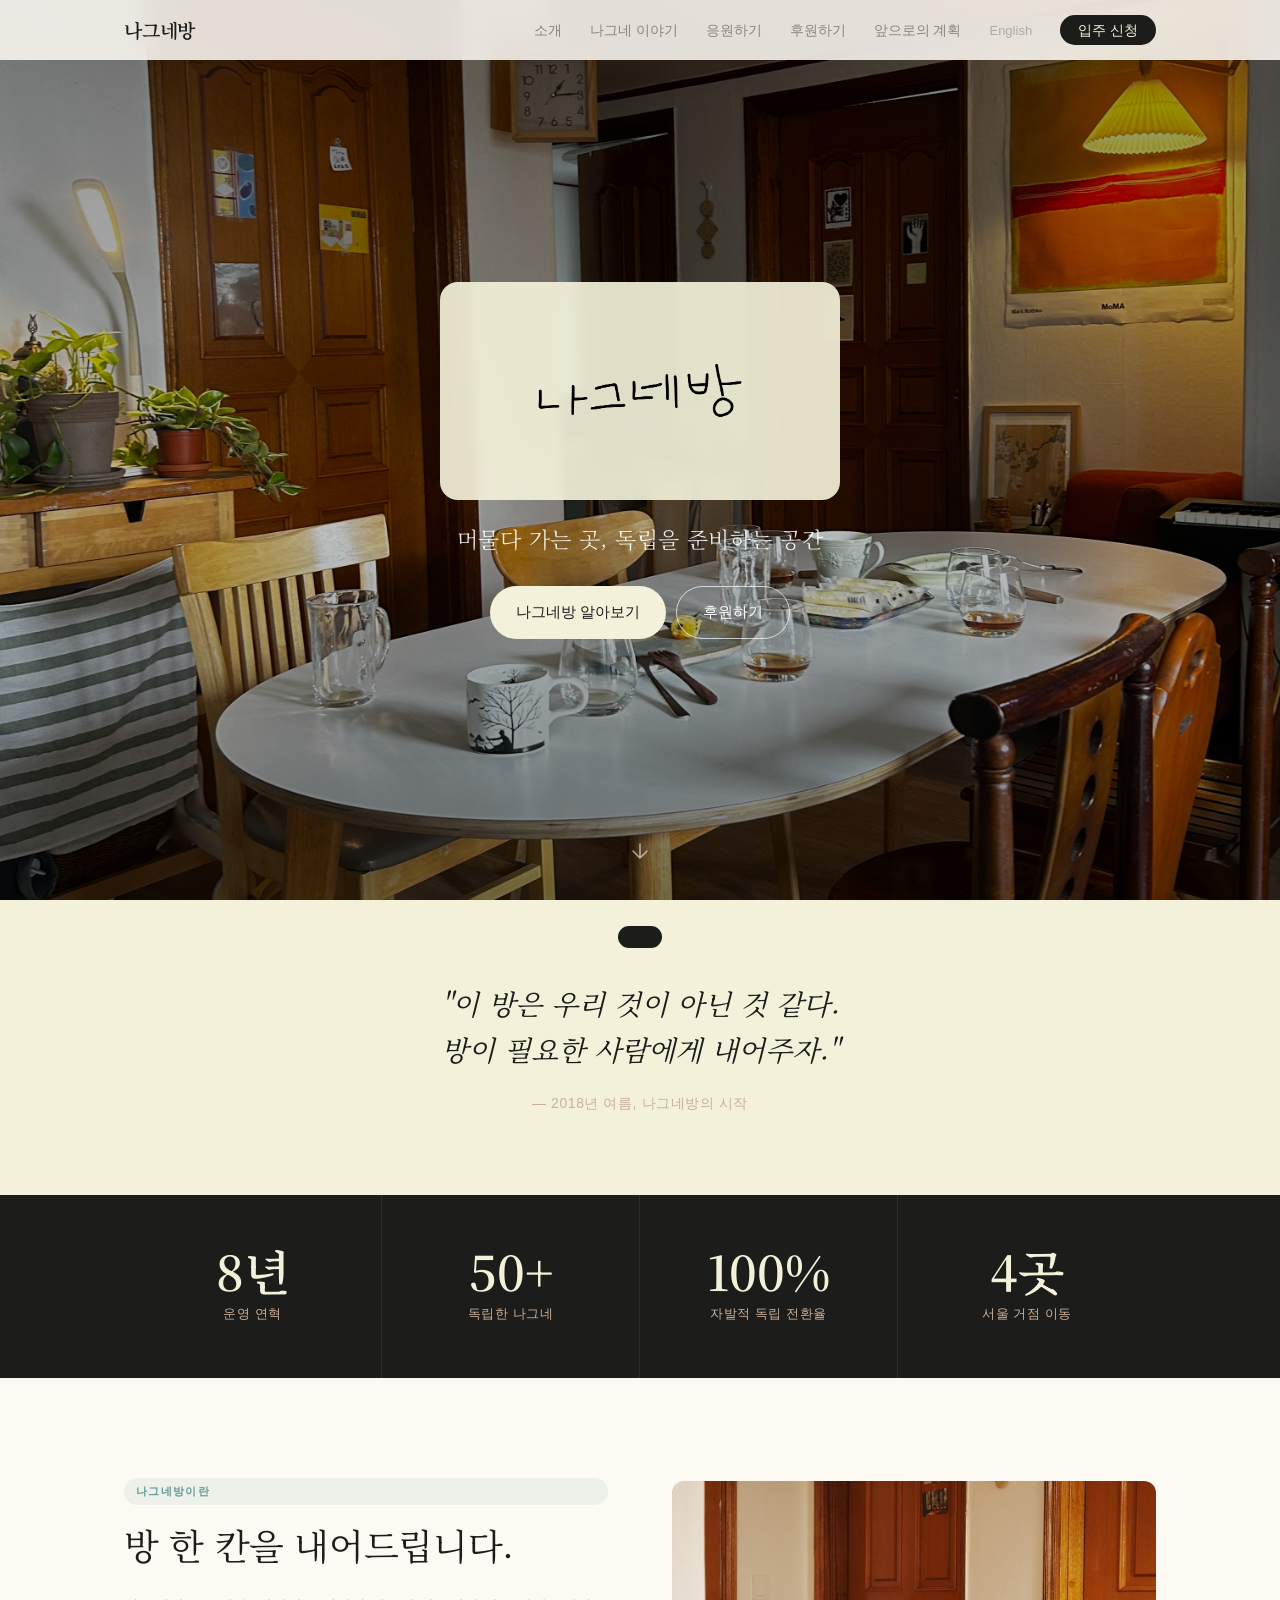
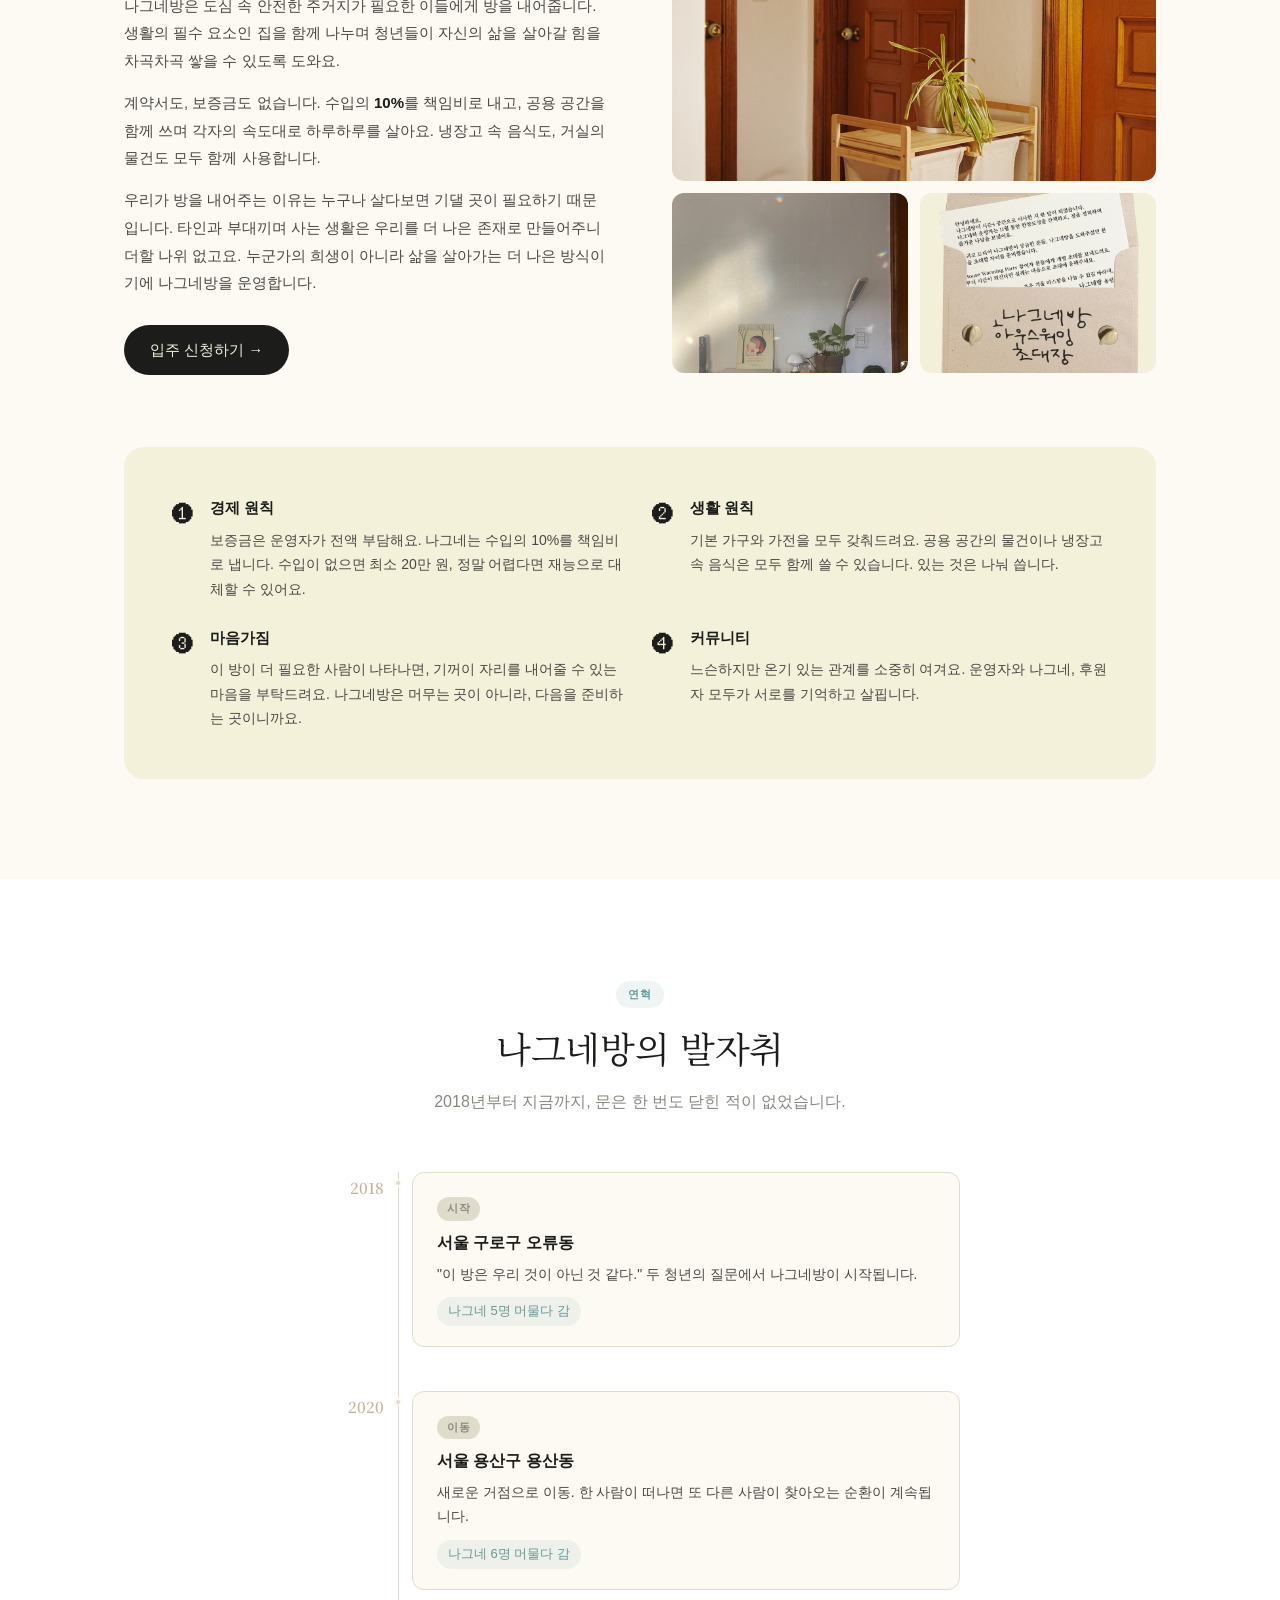
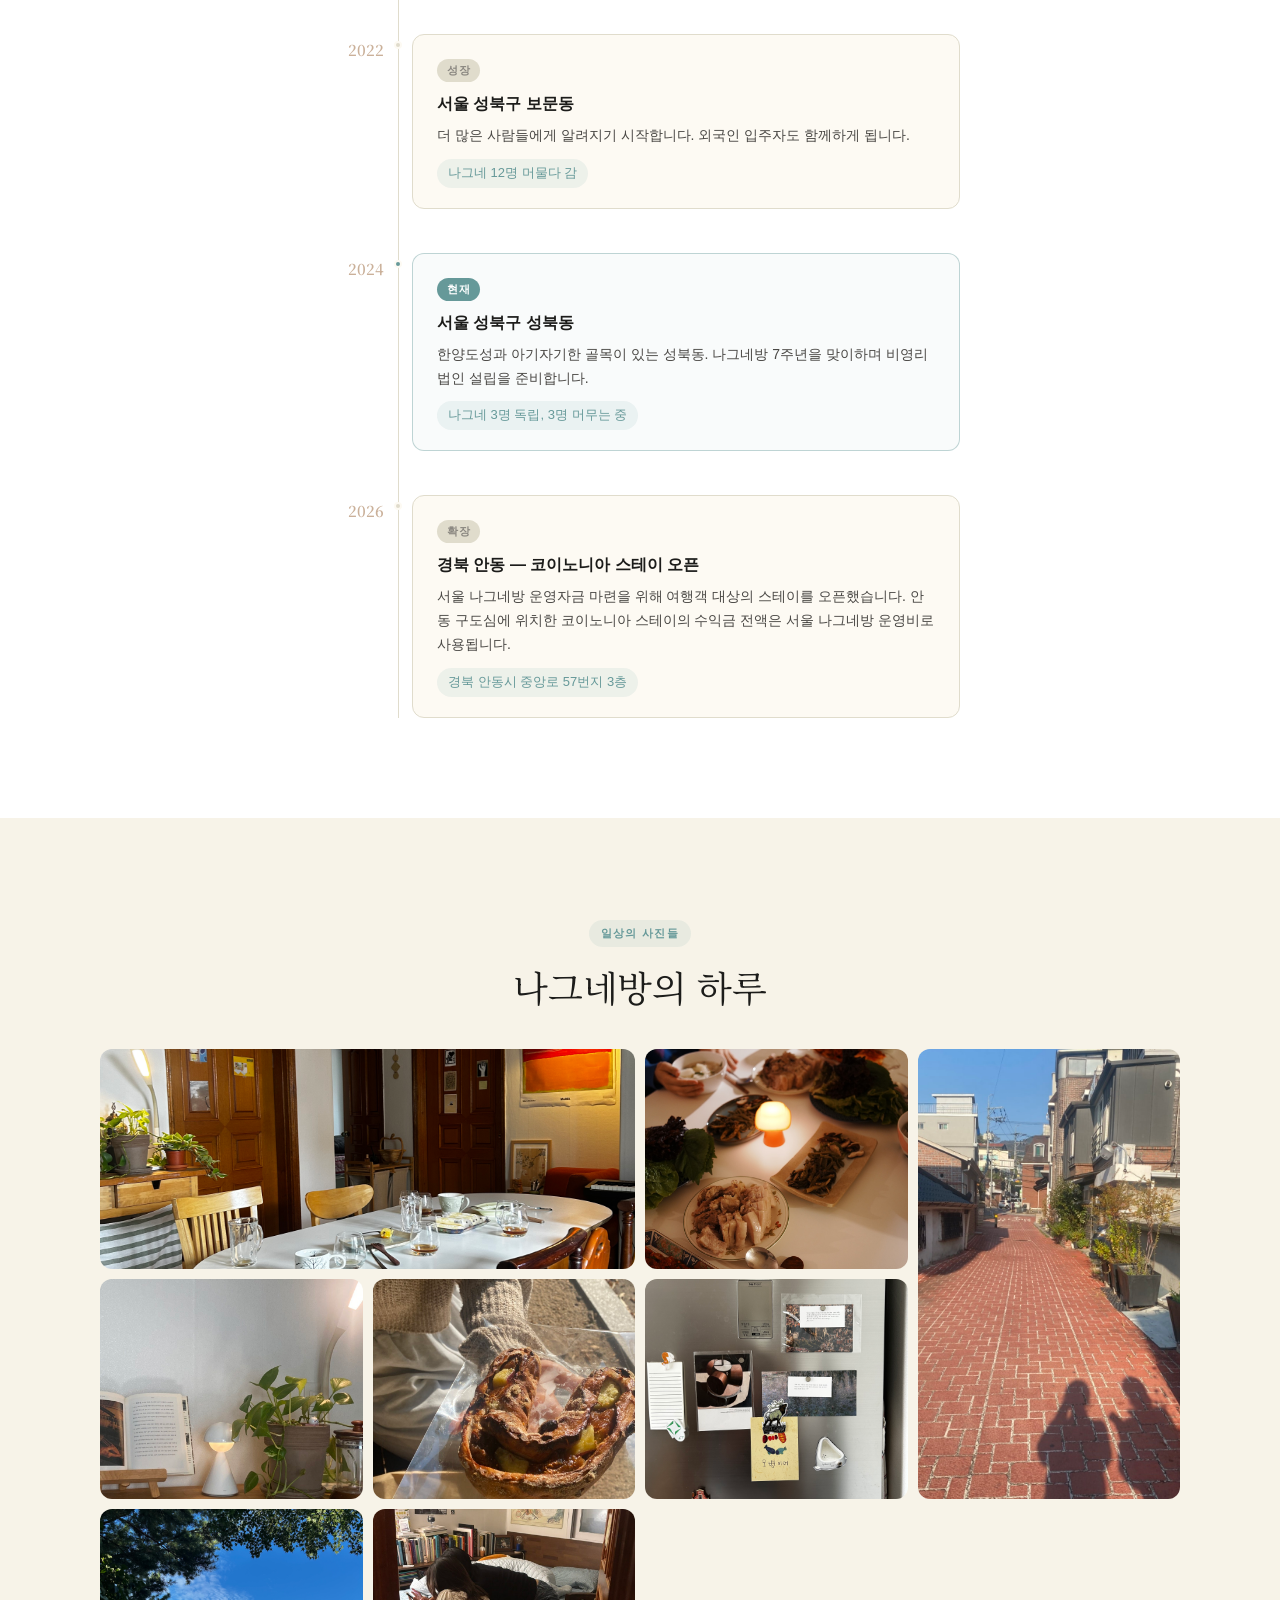
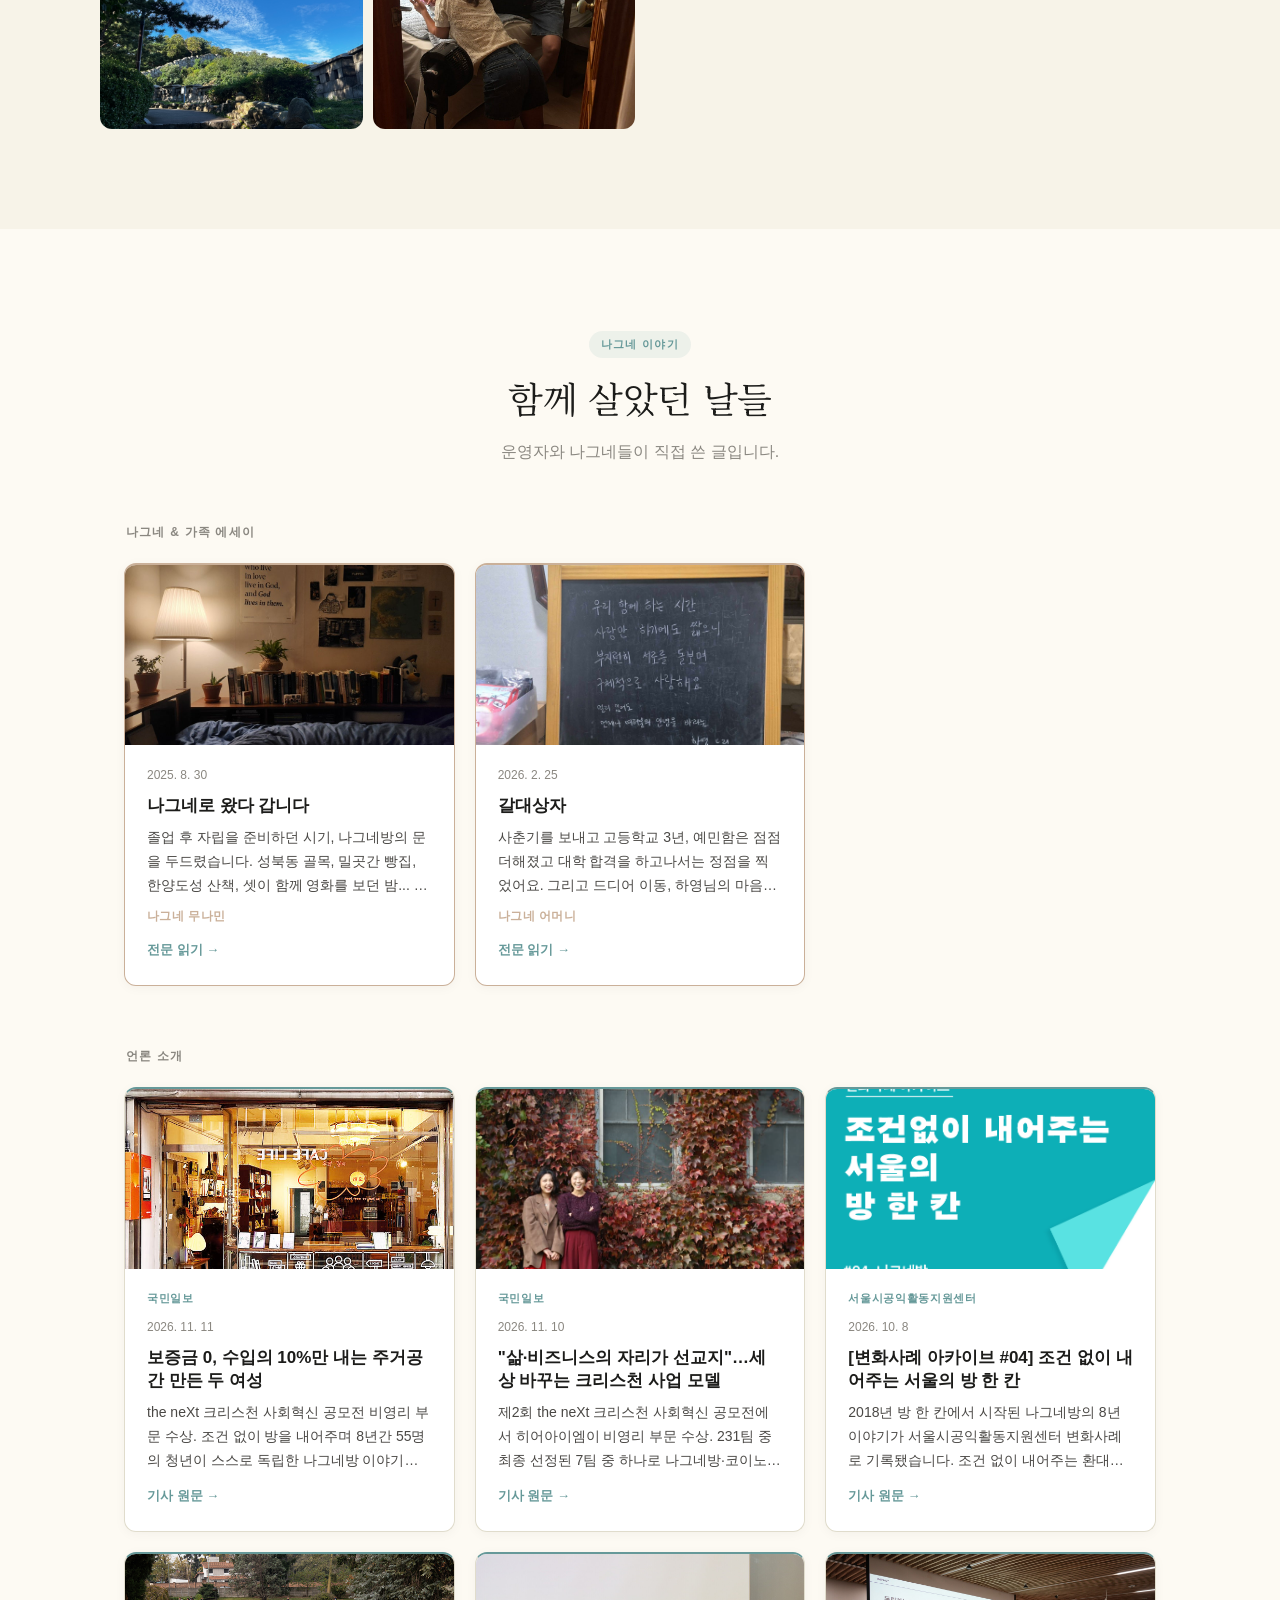
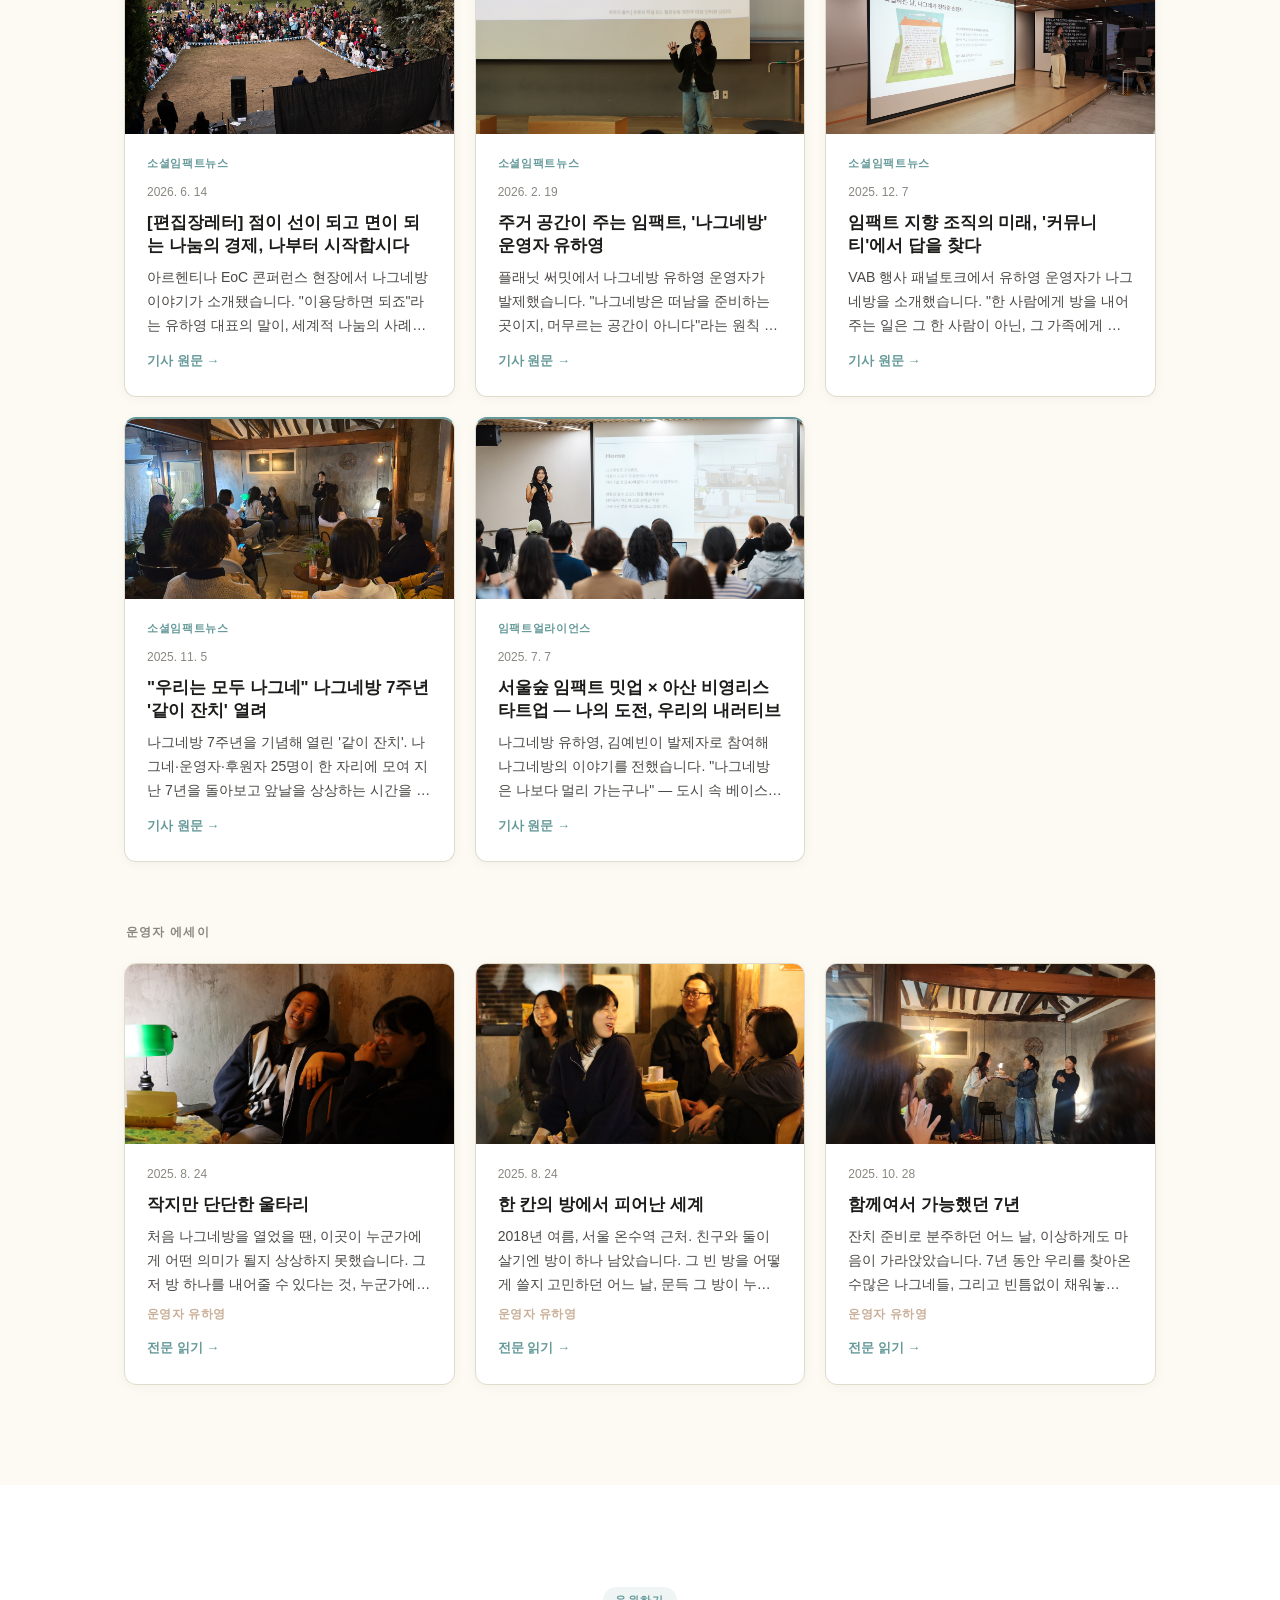
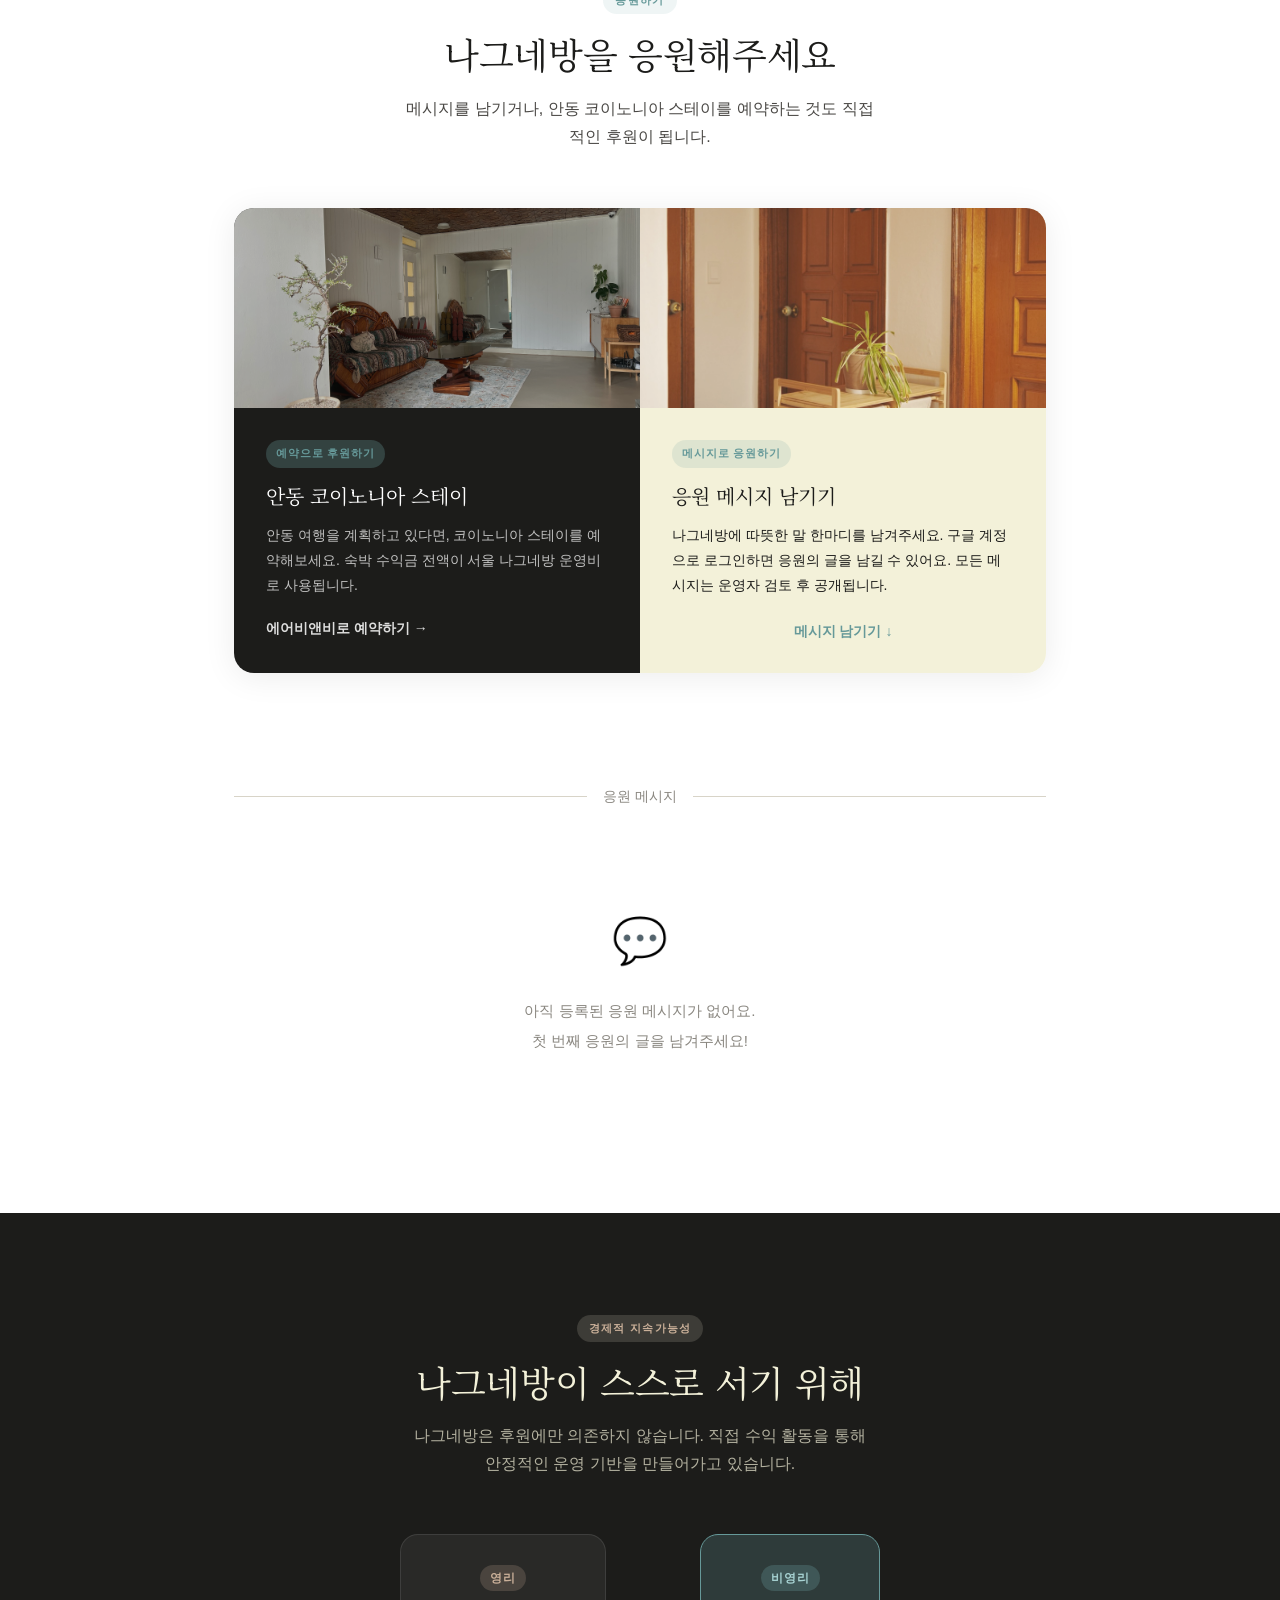
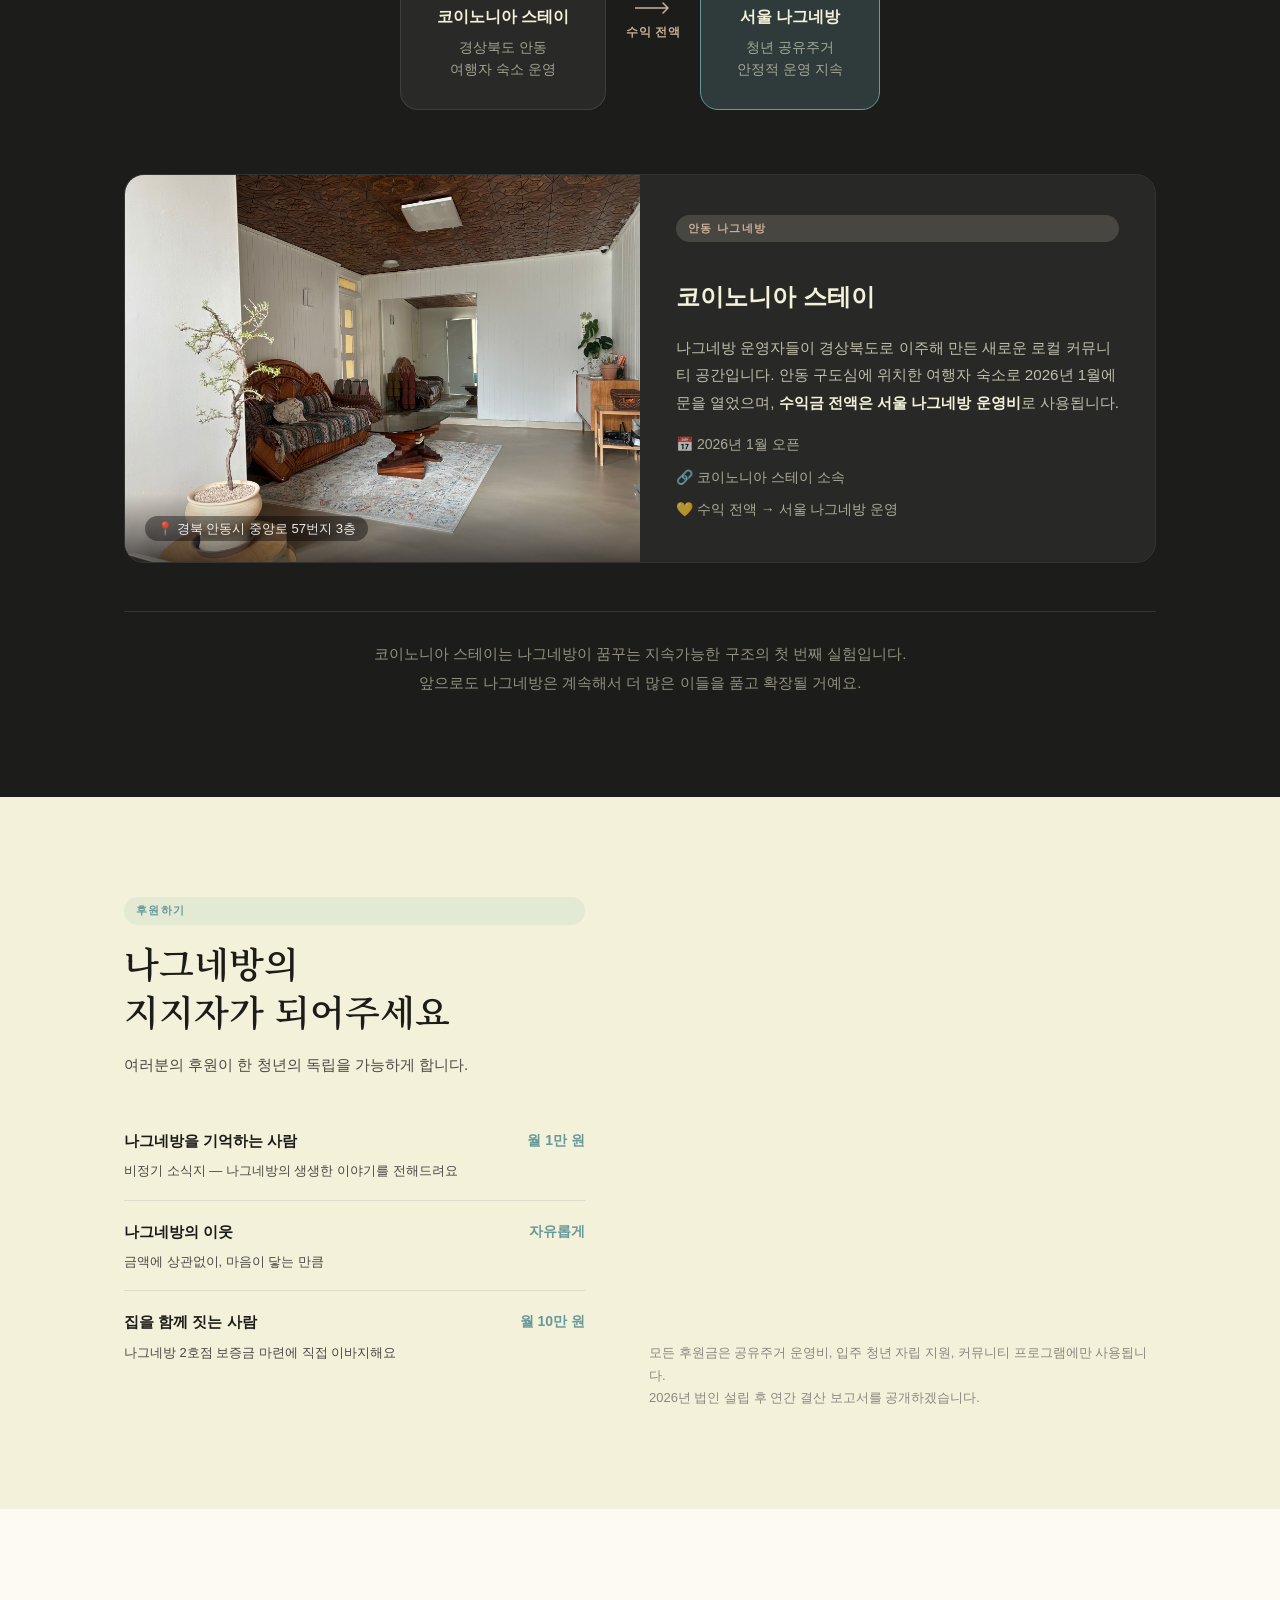
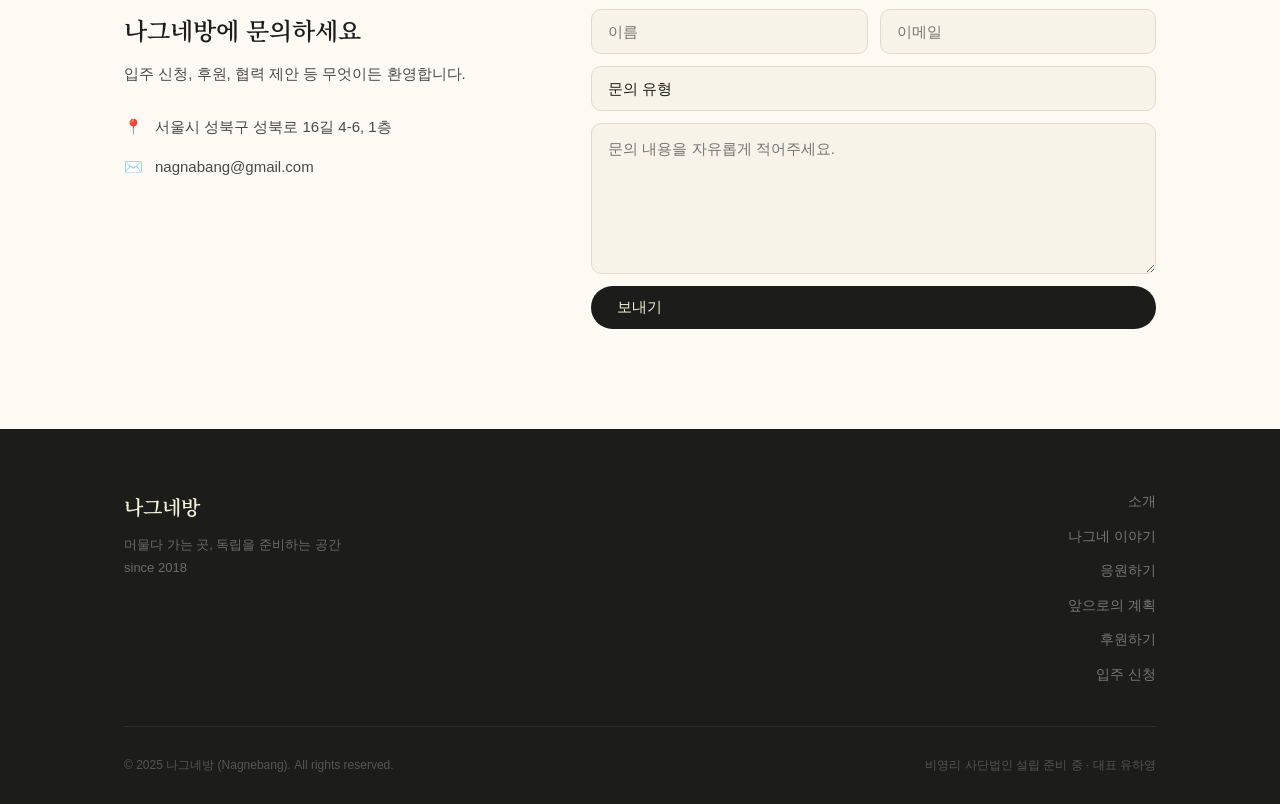
==== commit c1b9470c: "국민일보 기사 링크 print URL로 수정 Co-Authored-By: Claude Sonnet 4.6 <noreply@anthropic.com>" ====
--- a/index.html
+++ b/index.html
@@ -275,7 +275,7 @@
       <!-- 언론 소개 -->
       <div class="story-label" style="margin-top:60px">언론 소개</div>
       <div class="essays-grid press-grid">
-        <a class="essay-card press fade-up visible" href="https://www.kmib.co.kr/article/20261110501949" target="_blank" rel="noopener noreferrer">
+        <a class="essay-card press fade-up visible" href="https://www.kmib.co.kr/print/20261110501949" target="_blank" rel="noopener noreferrer">
           <div class="essay-thumb"><img src="images/press-kukmin1.jpg" alt="" loading="lazy" /></div>
           <div class="essay-body">
             <span class="press-source">국민일보</span>
@@ -285,7 +285,7 @@
             <span class="essay-more">기사 원문 →</span>
           </div>
         </a>
-        <a class="essay-card press fade-up visible" href="https://www.kmib.co.kr/article/20261110501707" target="_blank" rel="noopener noreferrer">
+        <a class="essay-card press fade-up visible" href="https://www.kmib.co.kr/print/20261110501707" target="_blank" rel="noopener noreferrer">
           <div class="essay-thumb"><img src="images/press-kukmin2.jpg" alt="" loading="lazy" /></div>
           <div class="essay-body">
             <span class="press-source">국민일보</span>
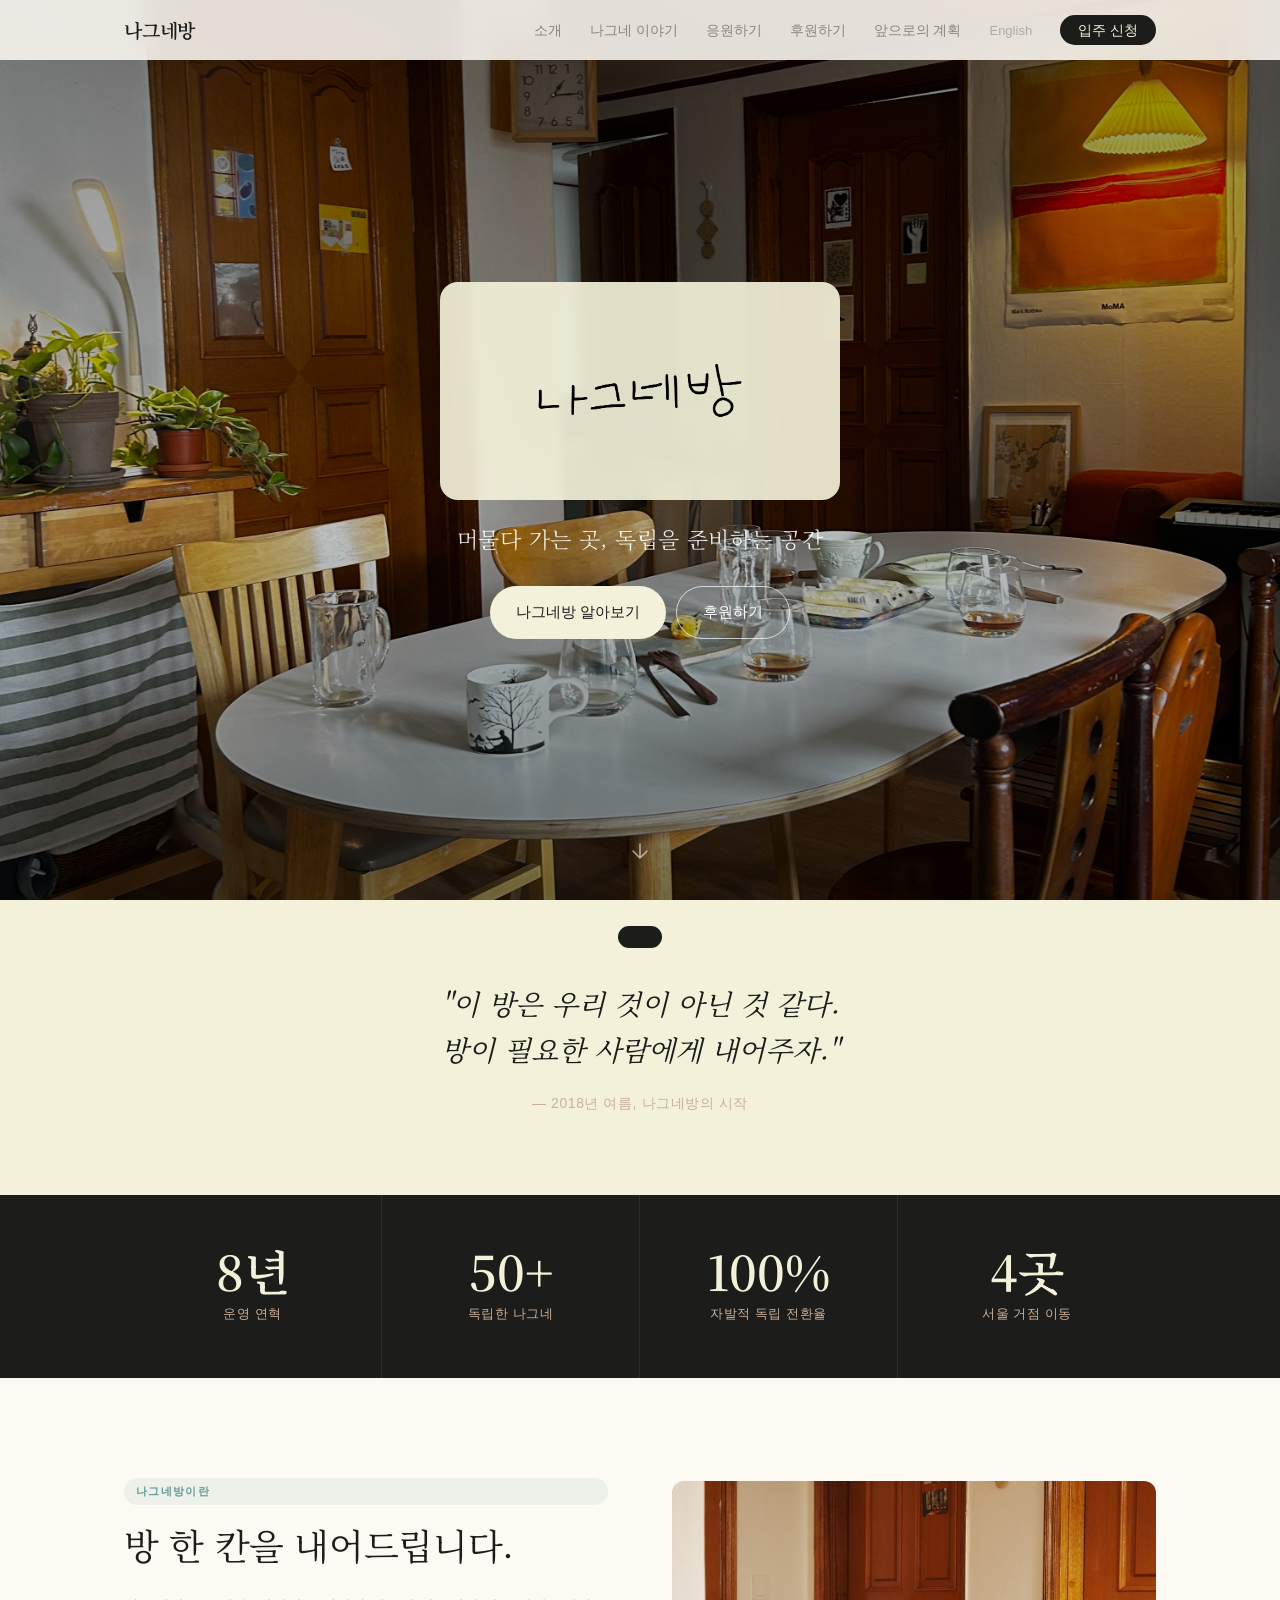
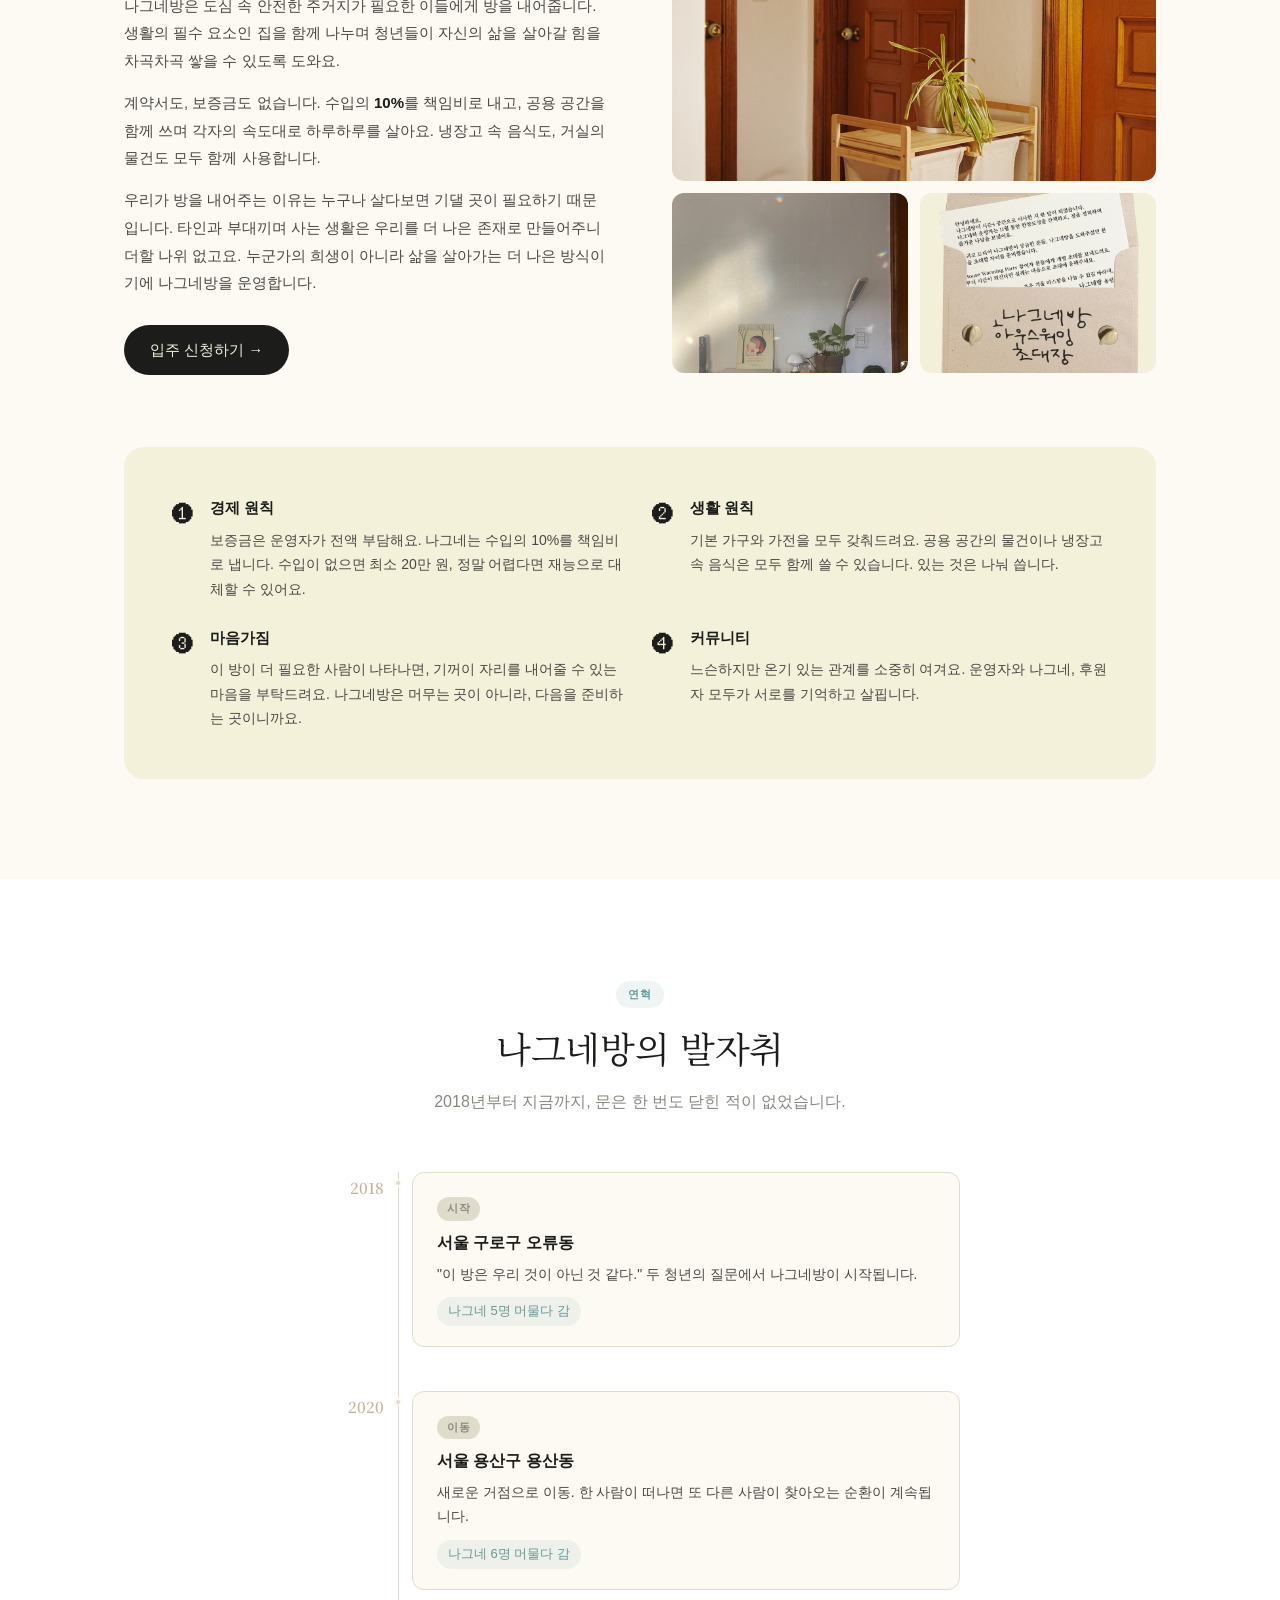
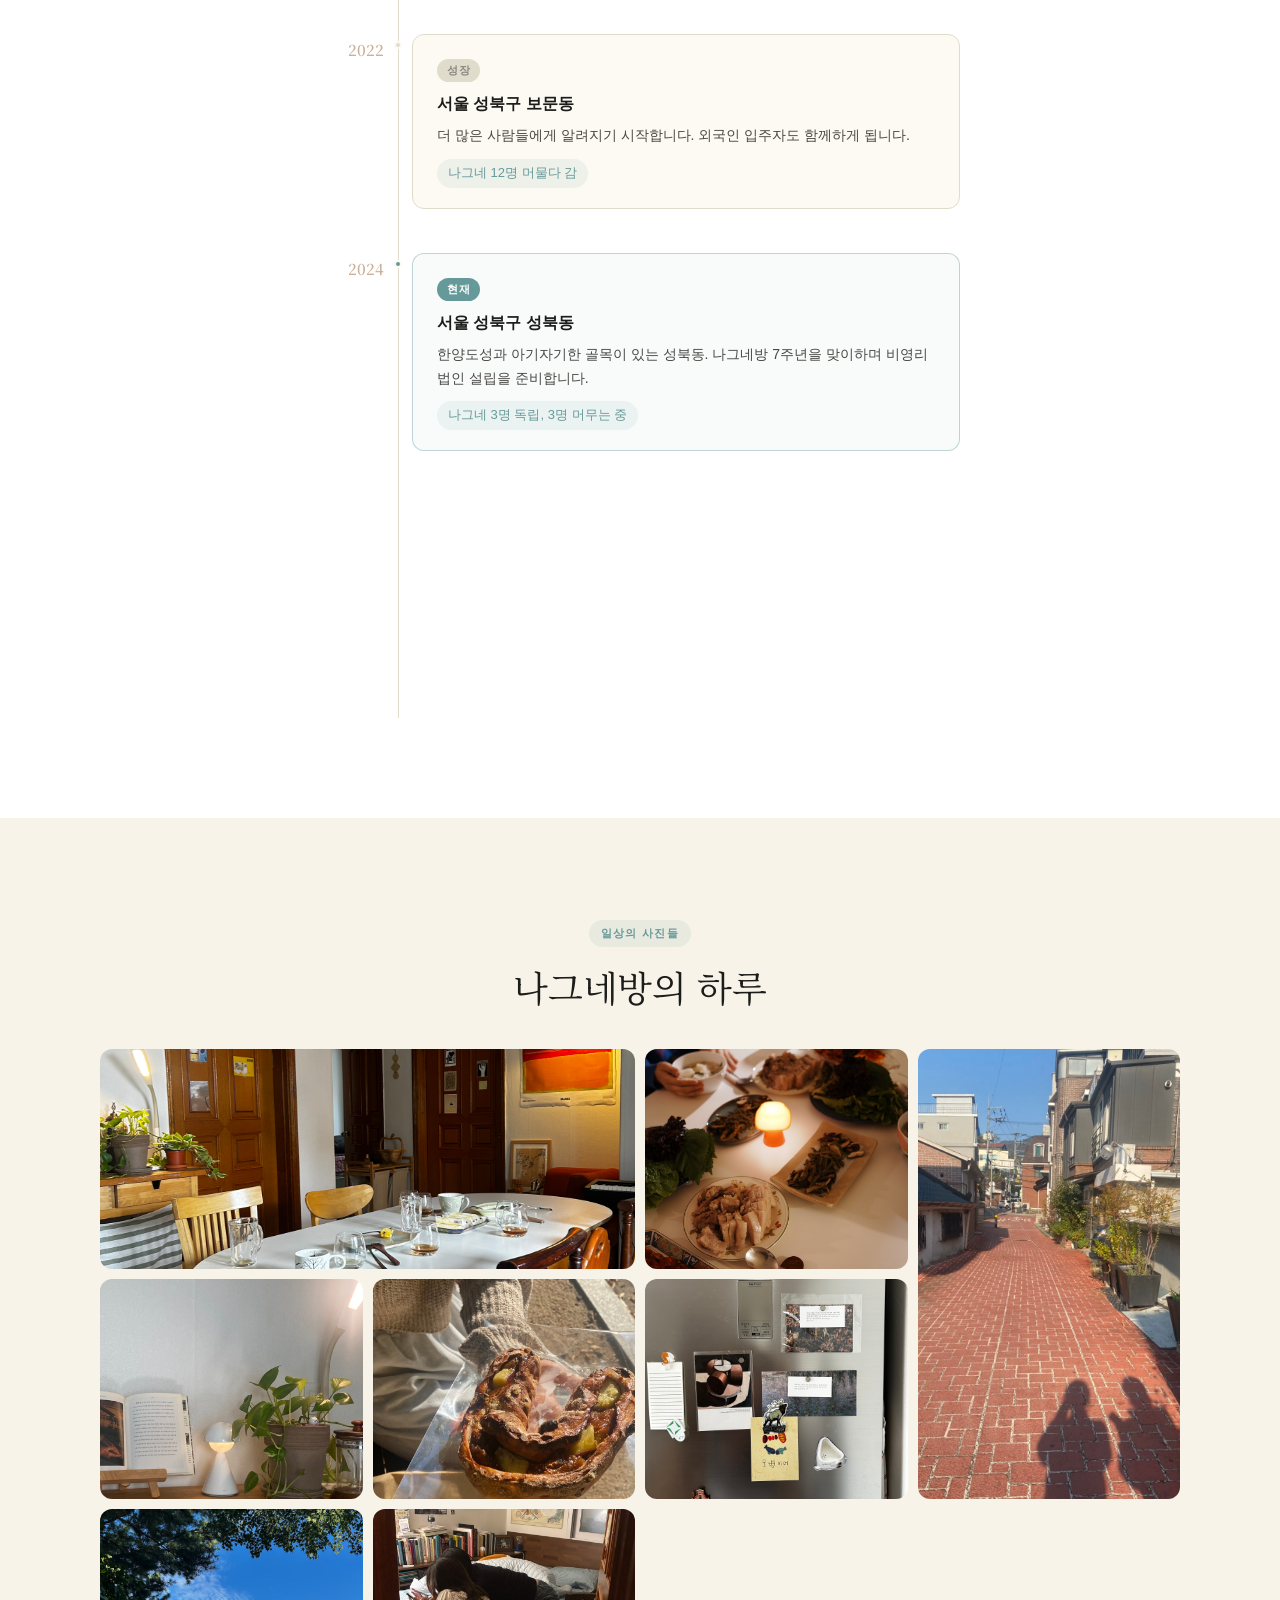
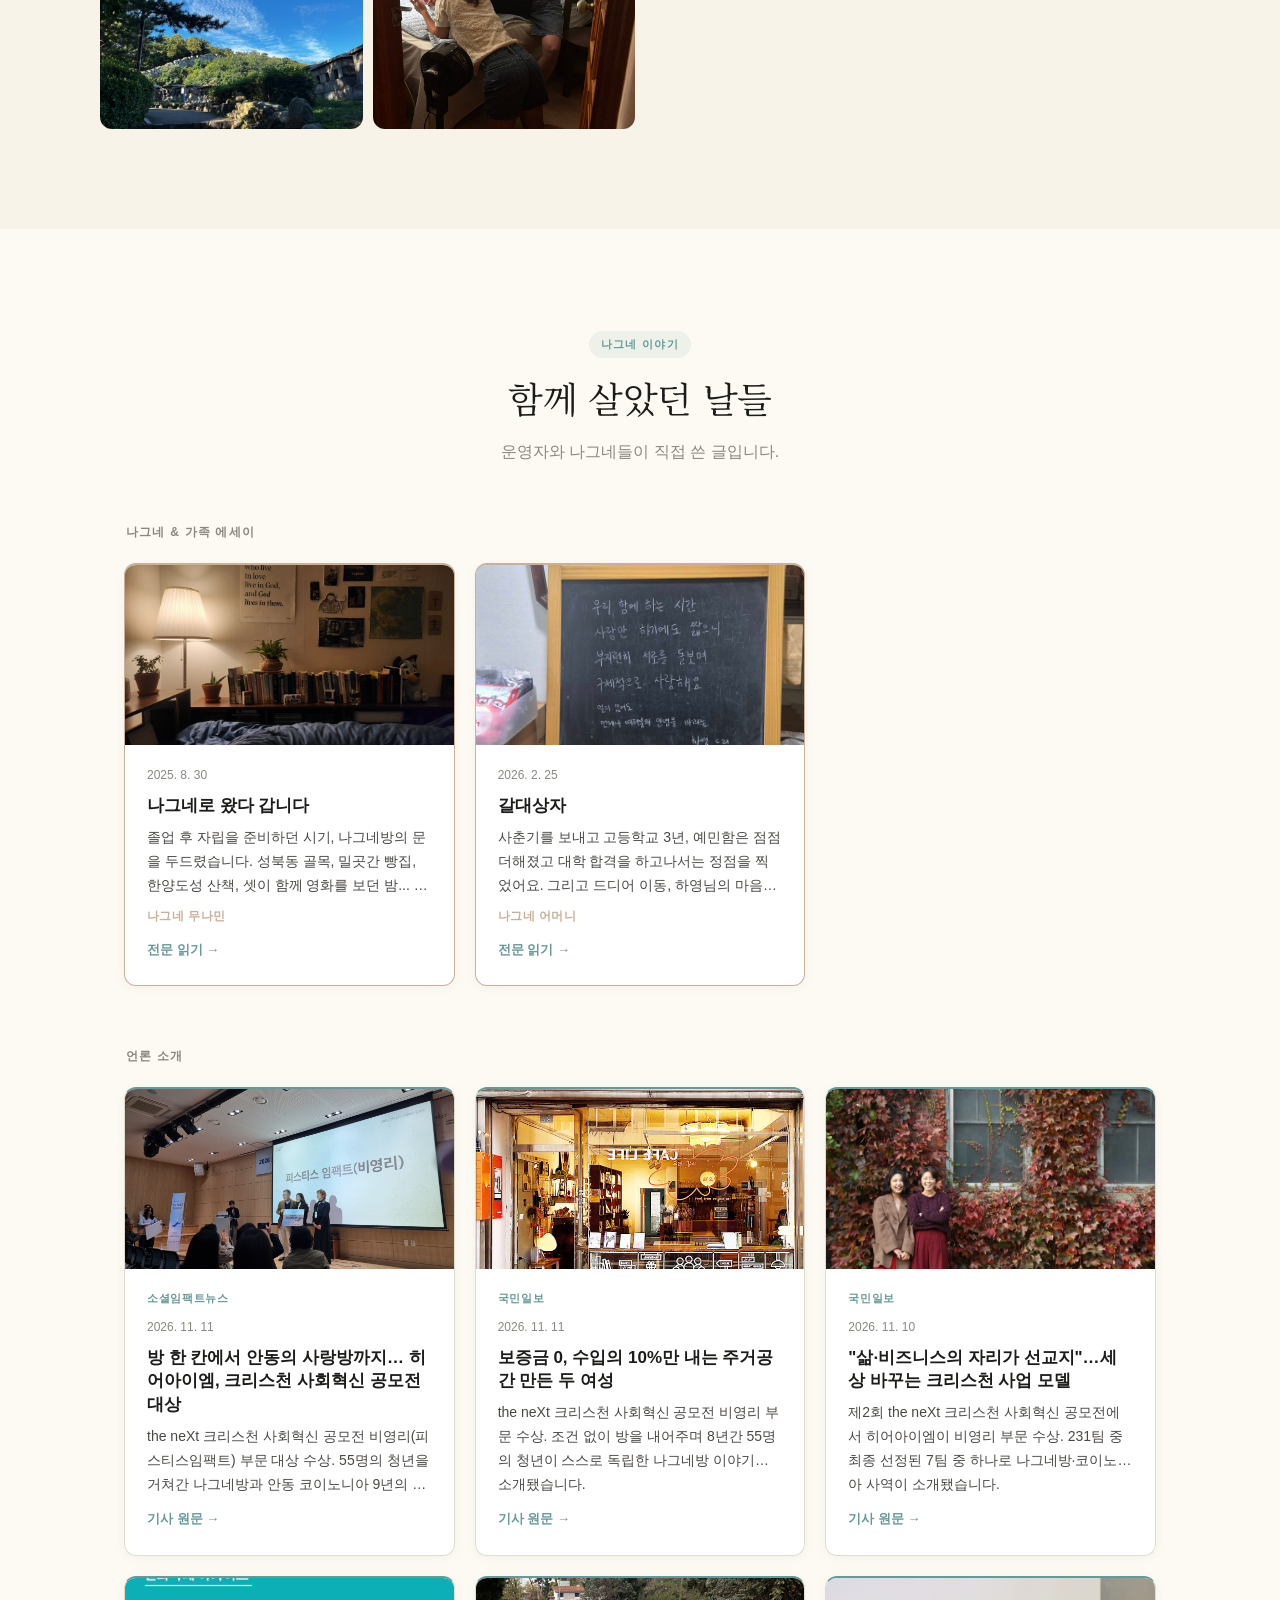
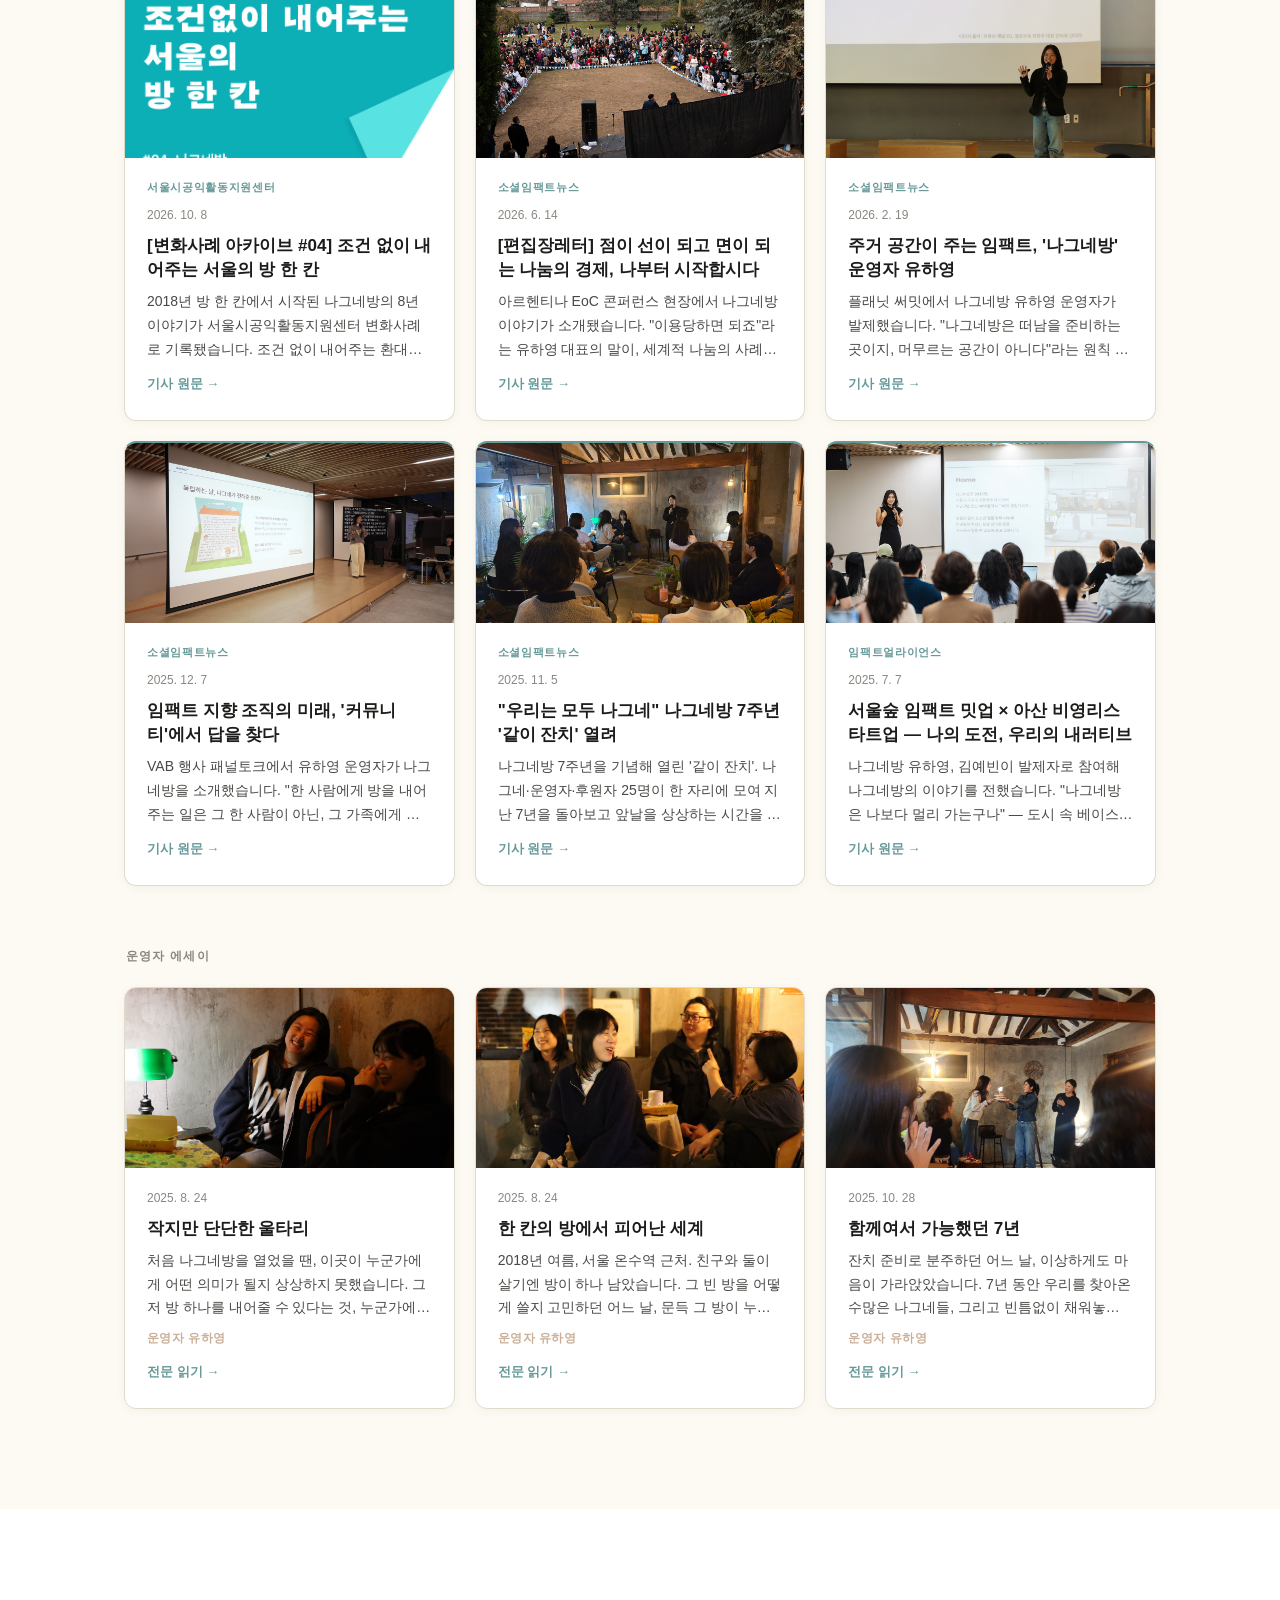
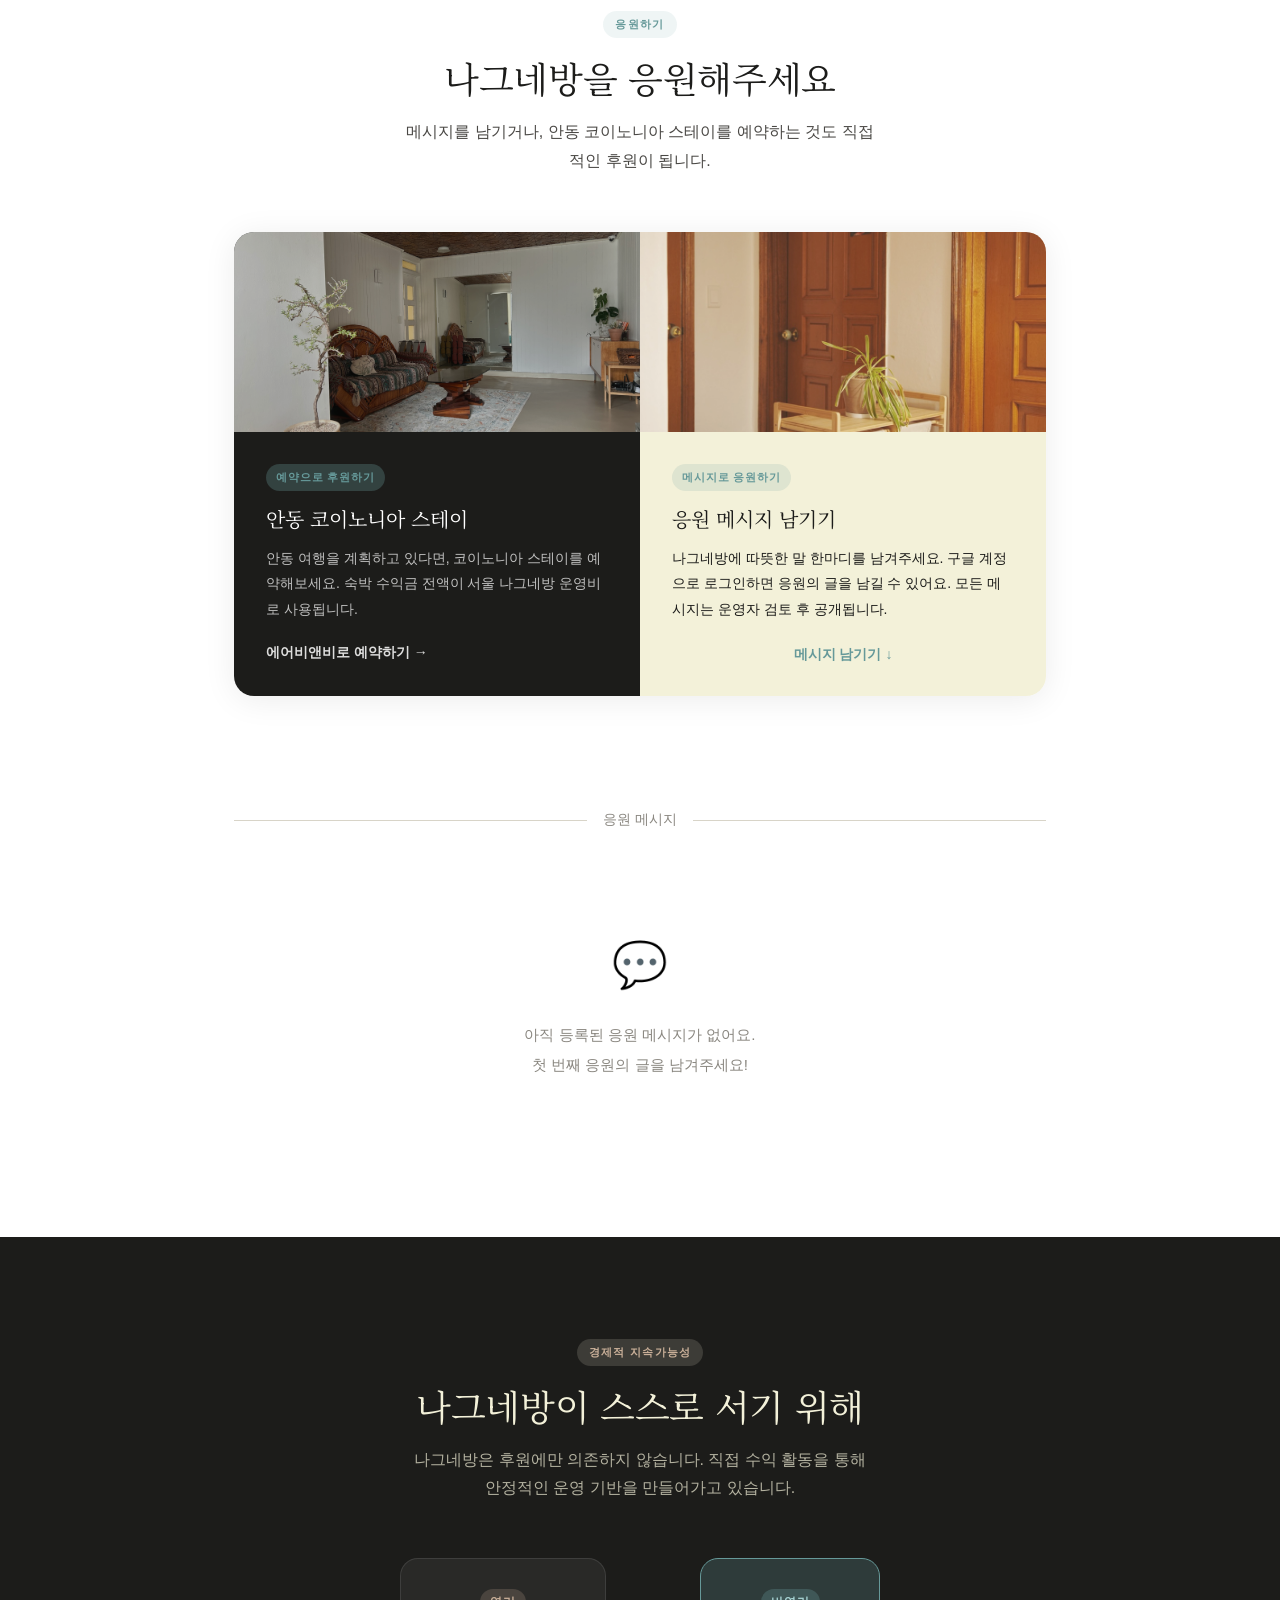
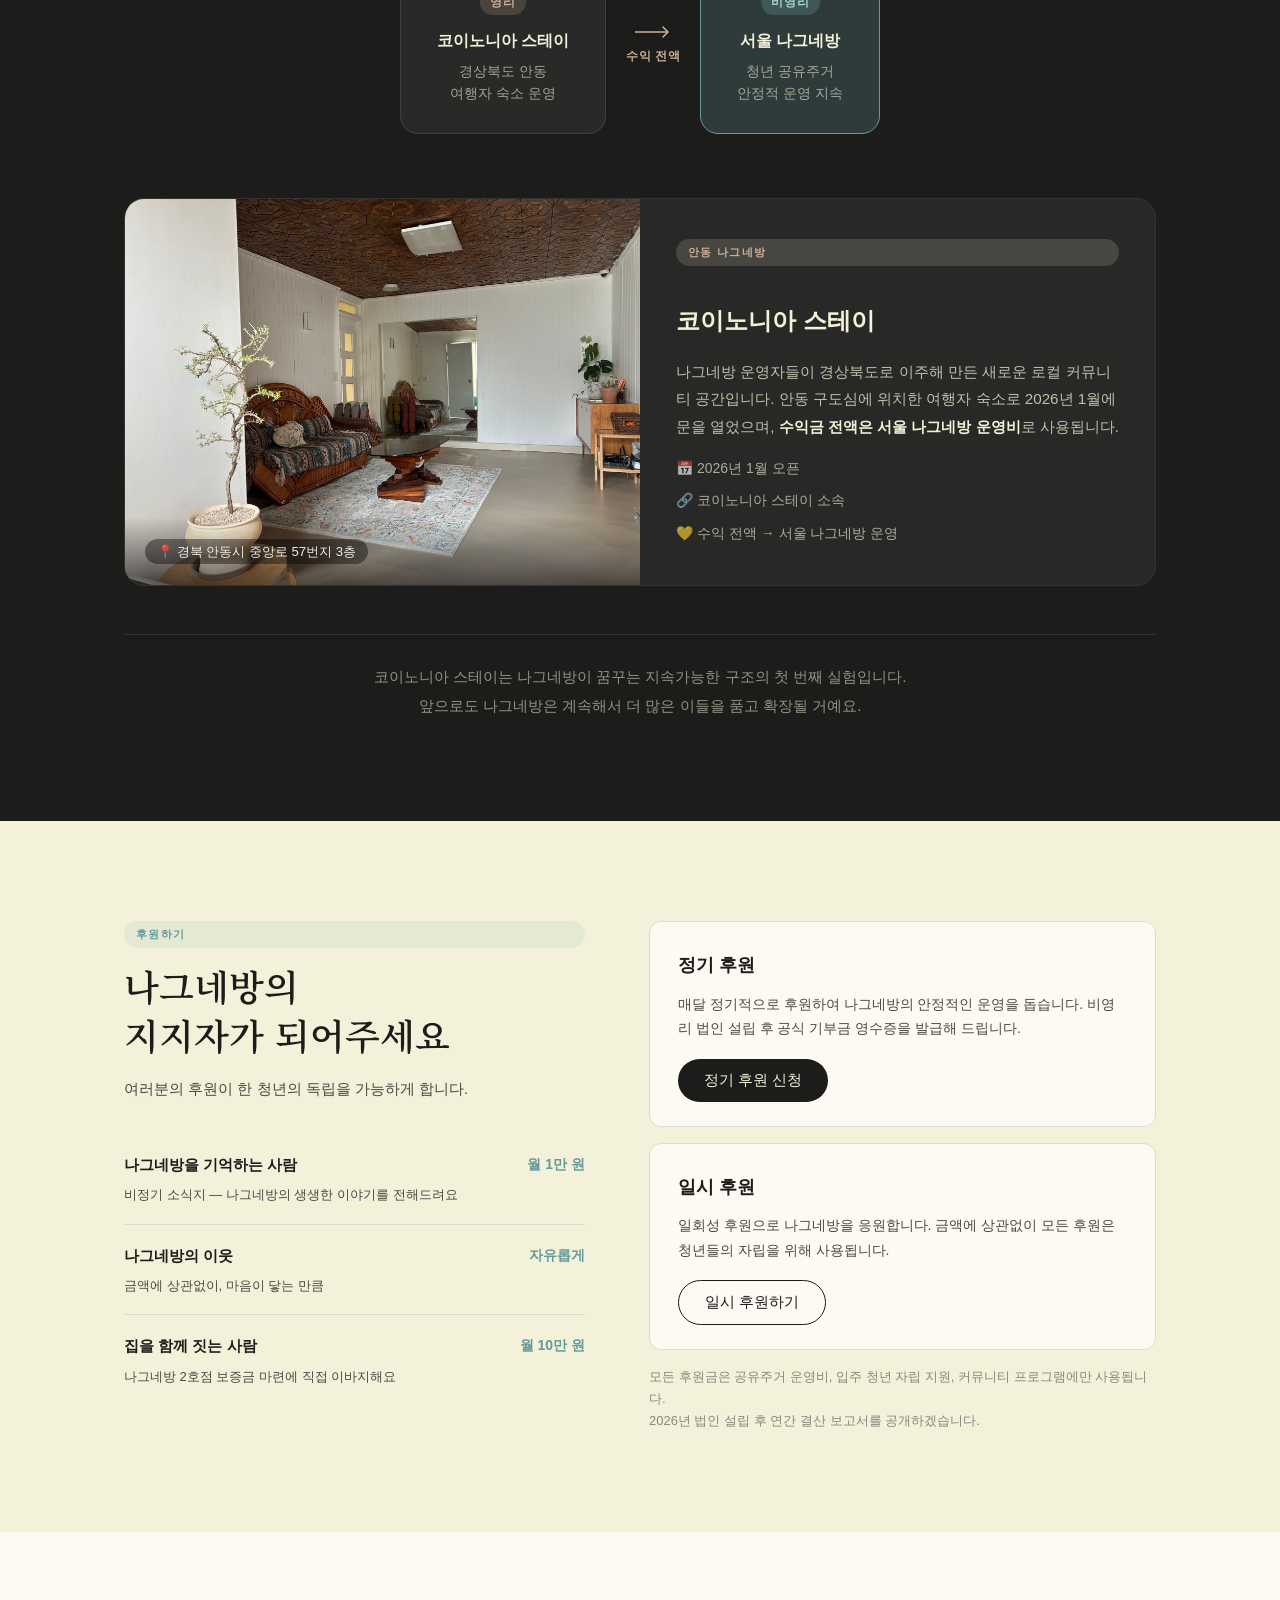
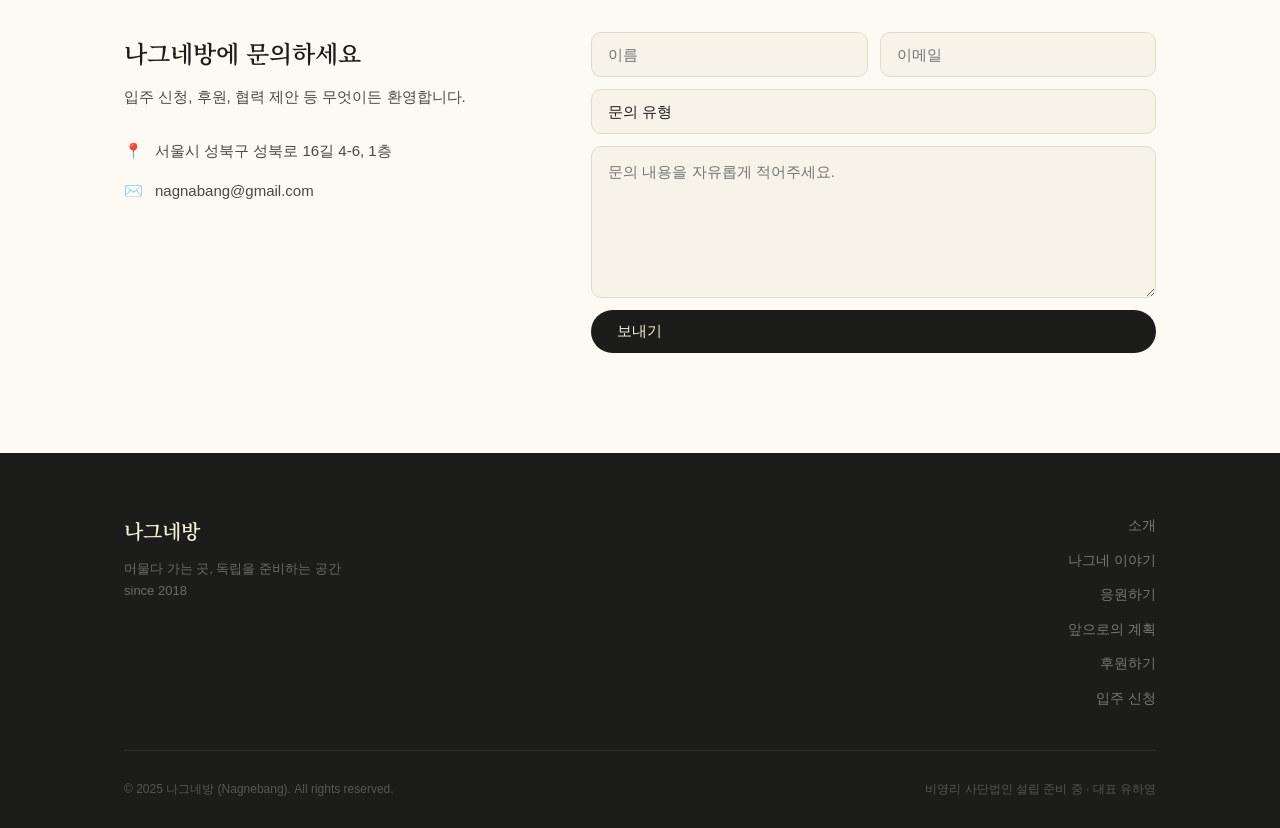
==== commit 10651734: "소셜임팩트뉴스 기사 추가 — 크리스천 사회혁신 공모전 대상 (2026.11.11) Co-Authored-By: Claude Sonnet 4.6 <noreply@anthropic.c" ====
--- a/index.html
+++ b/index.html
@@ -275,7 +275,17 @@
       <!-- 언론 소개 -->
       <div class="story-label" style="margin-top:60px">언론 소개</div>
       <div class="essays-grid press-grid">
-        <a class="essay-card press fade-up visible" href="https://www.kmib.co.kr/print/20261110501949" target="_blank" rel="noopener noreferrer">
+        <a class="essay-card press fade-up visible" href="https://www.socialimpactnews.net/news/articleView.html?idxno=7860" target="_blank" rel="noopener noreferrer">
+          <div class="essay-thumb"><img src="images/press-soimn5.jpg" alt="" loading="lazy" /></div>
+          <div class="essay-body">
+            <span class="press-source">소셜임팩트뉴스</span>
+            <span class="essay-date">2026. 11. 11</span>
+            <h3>방 한 칸에서 안동의 사랑방까지… 히어아이엠, 크리스천 사회혁신 공모전 대상</h3>
+            <p class="essay-preview">the neXt 크리스천 사회혁신 공모전 비영리(피스티스임팩트) 부문 대상 수상. 55명의 청년을 거쳐간 나그네방과 안동 코이노니아 9년의 이야기가 사회혁신으로 주목받았습니다.</p>
+            <span class="essay-more">기사 원문 →</span>
+          </div>
+        </a>
+        <a class="essay-card press fade-up visible" href="https://www.kmib.co.kr/article/20261110501949" target="_blank" rel="noopener noreferrer">
           <div class="essay-thumb"><img src="images/press-kukmin1.jpg" alt="" loading="lazy" /></div>
           <div class="essay-body">
             <span class="press-source">국민일보</span>
@@ -285,7 +295,7 @@
             <span class="essay-more">기사 원문 →</span>
           </div>
         </a>
-        <a class="essay-card press fade-up visible" href="https://www.kmib.co.kr/print/20261110501707" target="_blank" rel="noopener noreferrer">
+        <a class="essay-card press fade-up visible" href="https://www.kmib.co.kr/article/20261110501707" target="_blank" rel="noopener noreferrer">
           <div class="essay-thumb"><img src="images/press-kukmin2.jpg" alt="" loading="lazy" /></div>
           <div class="essay-body">
             <span class="press-source">국민일보</span>
